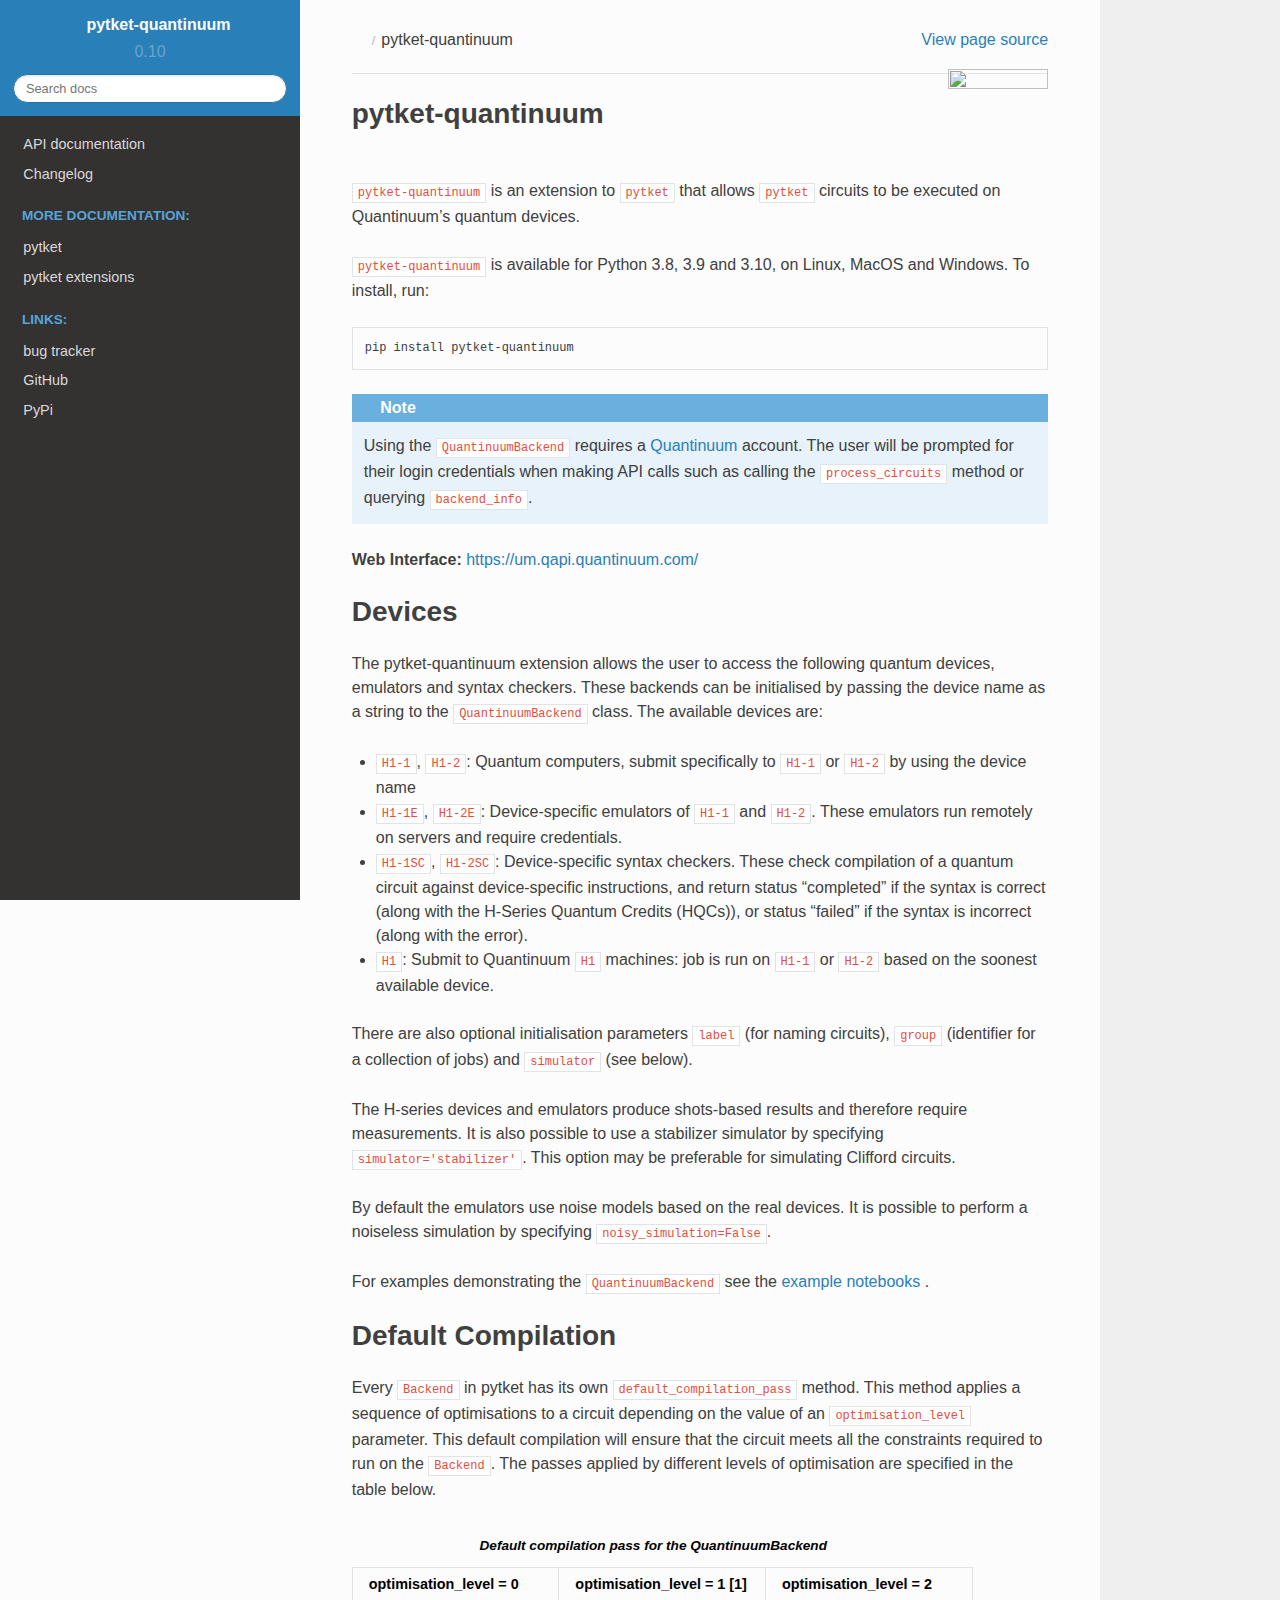
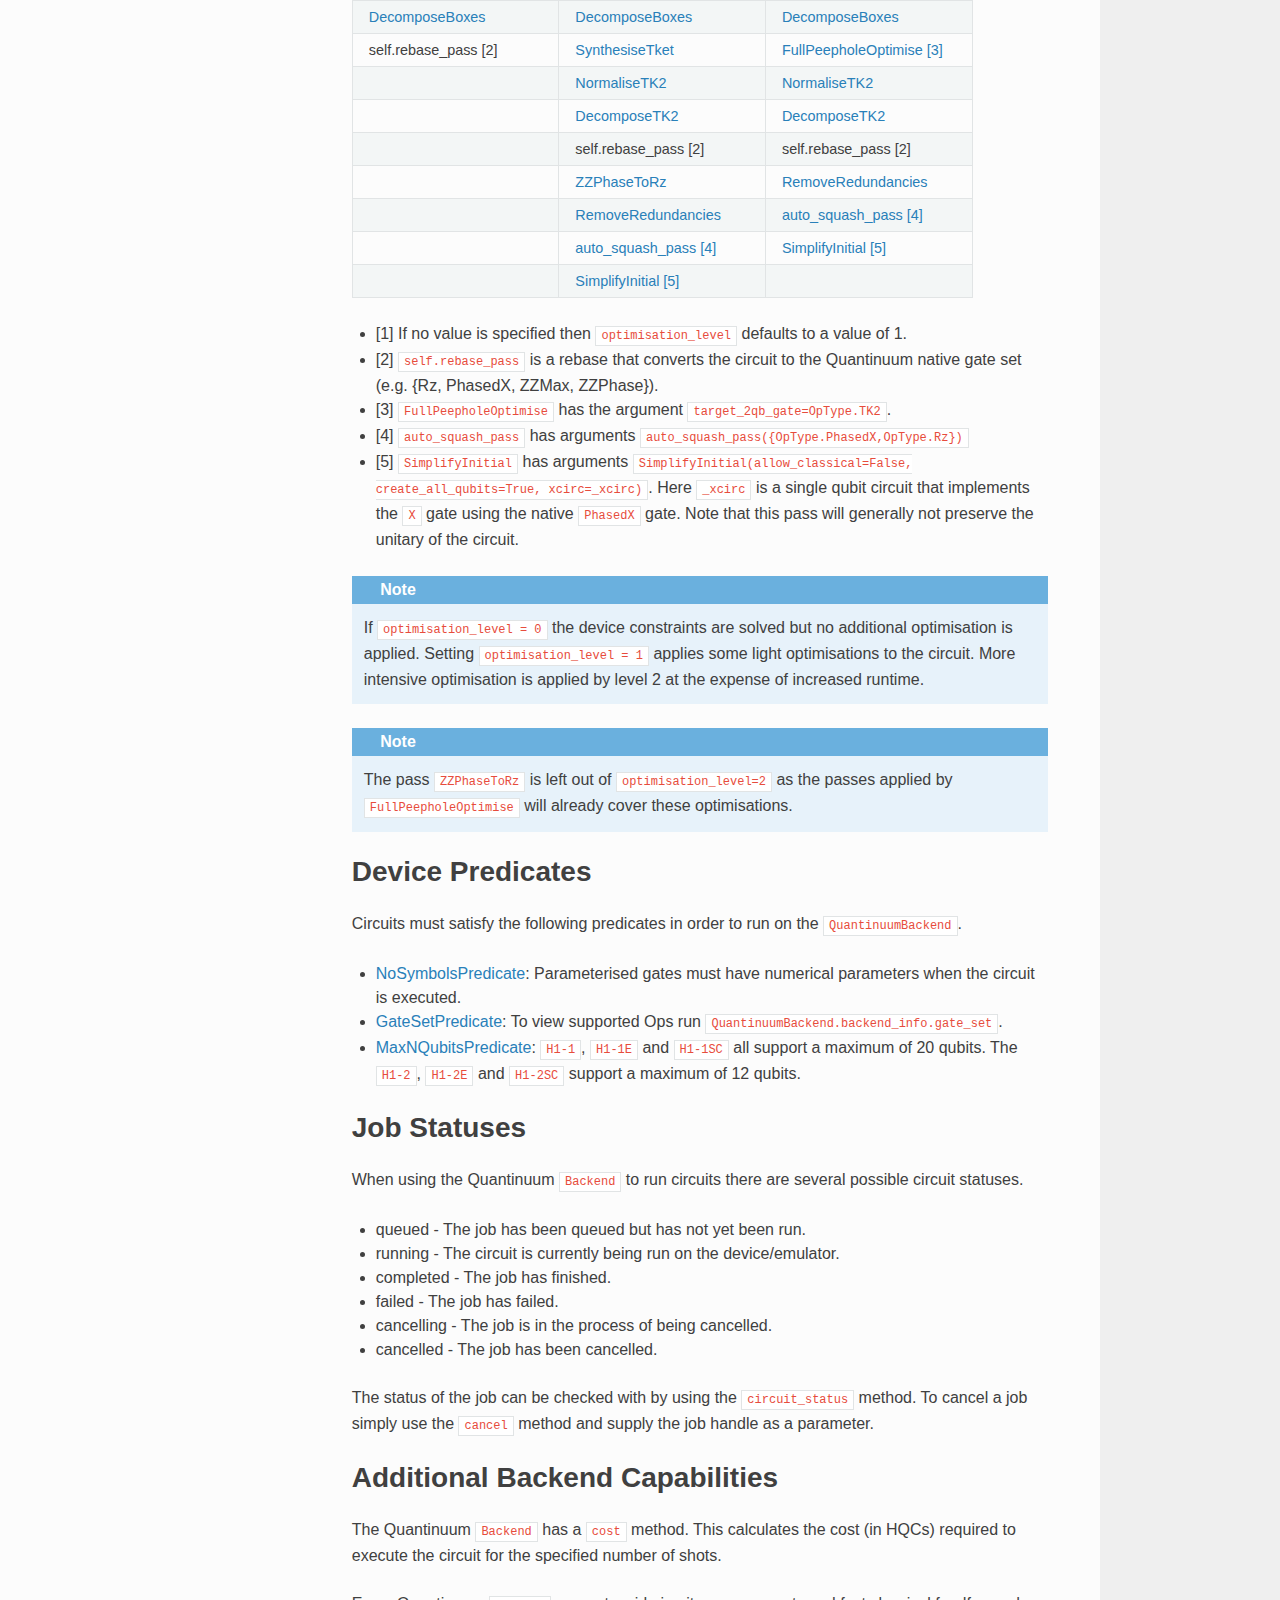
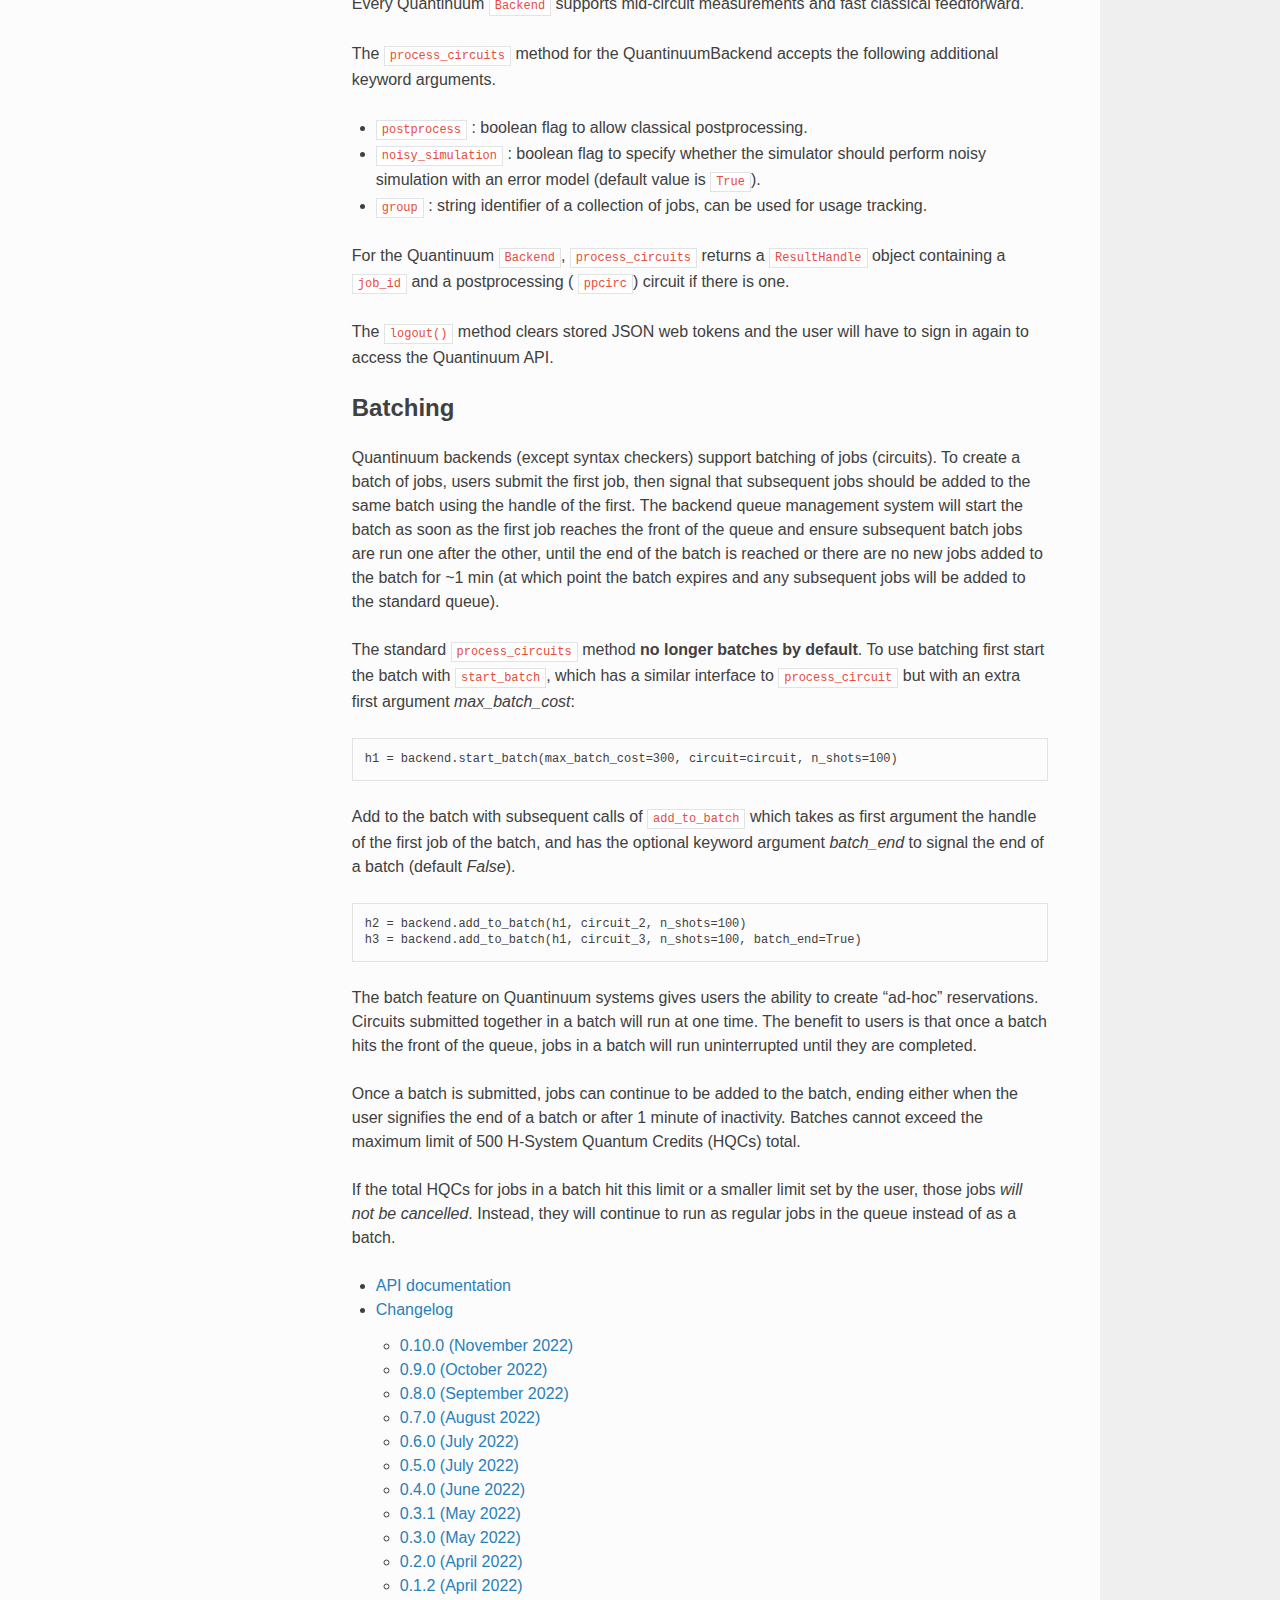
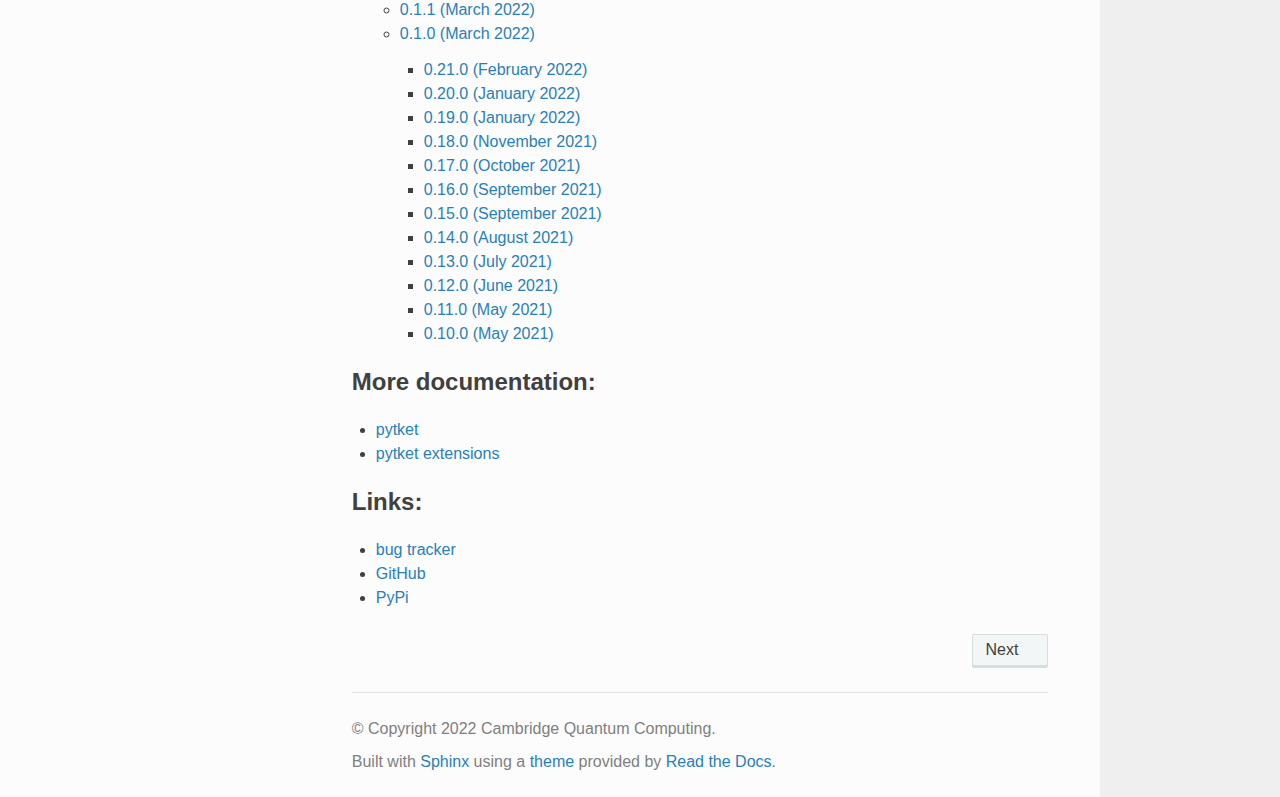
==== docs/api/index.html @ 699b51ad "Add generated documentation." ====
<!DOCTYPE html>
<html class="writer-html5" lang="en" >
<head>
  <meta charset="utf-8" /><meta name="generator" content="Docutils 0.17.1: http://docutils.sourceforge.net/" />

  <meta name="viewport" content="width=device-width, initial-scale=1.0" />
  <title>pytket-quantinuum &mdash; pytket-quantinuum 0.10.0 documentation</title>
      <link rel="stylesheet" href="_static/pygments.css" type="text/css" />
      <link rel="stylesheet" href="_static/css/theme.css" type="text/css" />
  <!--[if lt IE 9]>
    <script src="_static/js/html5shiv.min.js"></script>
  <![endif]-->
  
        <script data-url_root="./" id="documentation_options" src="_static/documentation_options.js"></script>
        <script src="_static/jquery.js"></script>
        <script src="_static/underscore.js"></script>
        <script src="_static/doctools.js"></script>
    <script src="_static/js/theme.js"></script>
    <link rel="index" title="Index" href="genindex.html" />
    <link rel="search" title="Search" href="search.html" />
    <link rel="next" title="API documentation" href="api.html" /> 
</head>

<body class="wy-body-for-nav"> 
  <div class="wy-grid-for-nav">
    <nav data-toggle="wy-nav-shift" class="wy-nav-side">
      <div class="wy-side-scroll">
        <div class="wy-side-nav-search" >
            <a href="#" class="icon icon-home"> pytket-quantinuum
          </a>
              <div class="version">
                0.10
              </div>
<div role="search">
  <form id="rtd-search-form" class="wy-form" action="search.html" method="get">
    <input type="text" name="q" placeholder="Search docs" />
    <input type="hidden" name="check_keywords" value="yes" />
    <input type="hidden" name="area" value="default" />
  </form>
</div>
        </div><div class="wy-menu wy-menu-vertical" data-spy="affix" role="navigation" aria-label="Navigation menu">
              <ul>
<li class="toctree-l1"><a class="reference internal" href="api.html">API documentation</a></li>
<li class="toctree-l1"><a class="reference internal" href="changelog.html">Changelog</a></li>
</ul>
<p class="caption" role="heading"><span class="caption-text">More documentation:</span></p>
<ul>
<li class="toctree-l1"><a class="reference external" href="https://cqcl.github.io/tket/pytket/api/index.html">pytket</a></li>
<li class="toctree-l1"><a class="reference external" href="https://cqcl.github.io/pytket-extensions/api/index.html">pytket extensions</a></li>
</ul>
<p class="caption" role="heading"><span class="caption-text">Links:</span></p>
<ul>
<li class="toctree-l1"><a class="reference external" href="https://github.com/CQCL/pytket-quantinuum/issues">bug tracker</a></li>
<li class="toctree-l1"><a class="reference external" href="https://github.com/CQCL/pytket-quantinuum">GitHub</a></li>
<li class="toctree-l1"><a class="reference external" href="https://pypi.org/project/pytket-quantinuum/">PyPi</a></li>
</ul>

        </div>
      </div>
    </nav>

    <section data-toggle="wy-nav-shift" class="wy-nav-content-wrap"><nav class="wy-nav-top" aria-label="Mobile navigation menu" >
          <i data-toggle="wy-nav-top" class="fa fa-bars"></i>
          <a href="#">pytket-quantinuum</a>
      </nav>

      <div class="wy-nav-content">
        <div class="rst-content">
          <div role="navigation" aria-label="Page navigation">
  <ul class="wy-breadcrumbs">
      <li><a href="#" class="icon icon-home"></a></li>
      <li class="breadcrumb-item active">pytket-quantinuum</li>
      <li class="wy-breadcrumbs-aside">
            <a href="_sources/index.rst.txt" rel="nofollow"> View page source</a>
      </li>
  </ul>
  <hr/>
</div>
          <div role="main" class="document" itemscope="itemscope" itemtype="http://schema.org/Article">
           <div itemprop="articleBody">
             
  <section id="pytket-quantinuum">
<h1>pytket-quantinuum<a class="headerlink" href="#pytket-quantinuum" title="Permalink to this headline"></a></h1>
<embed>
<div style="width:100%; display:flex; align-items:center; justify-content:end; transform: translateY(-85px); margin-bottom: -75px">
    <img src="_images/Quantinuum_logo.png" width="100" height="100"></img>
</div>
</embed><a class="reference internal image-reference" href="_images/Quantinuum_logo.png"><img alt="_images/Quantinuum_logo.png" class="align-right" src="_images/Quantinuum_logo.png" style="width: 0px; height: 0px;" /></a>
<p><code class="docutils literal notranslate"><span class="pre">pytket-quantinuum</span></code> is an extension to <code class="docutils literal notranslate"><span class="pre">pytket</span></code> that allows <code class="docutils literal notranslate"><span class="pre">pytket</span></code> circuits to
be executed on Quantinuum’s quantum devices.</p>
<p><code class="docutils literal notranslate"><span class="pre">pytket-quantinuum</span></code> is available for Python 3.8, 3.9 and 3.10, on Linux, MacOS
and Windows. To install, run:</p>
<div class="highlight-default notranslate"><div class="highlight"><pre><span></span><span class="n">pip</span> <span class="n">install</span> <span class="n">pytket</span><span class="o">-</span><span class="n">quantinuum</span>
</pre></div>
</div>
<div class="admonition note">
<p class="admonition-title">Note</p>
<p>Using the <code class="docutils literal notranslate"><span class="pre">QuantinuumBackend</span></code> requires a <a class="reference external" href="https://www.quantinuum.com/">Quantinuum</a> account.
The user will be prompted for their login credentials when making API calls such as calling the <code class="docutils literal notranslate"><span class="pre">process_circuits</span></code> method or querying <code class="docutils literal notranslate"><span class="pre">backend_info</span></code>.</p>
</div>
<p><strong>Web Interface:</strong>
<a class="reference external" href="https://um.qapi.quantinuum.com/">https://um.qapi.quantinuum.com/</a></p>
</section>
<section id="devices">
<h1>Devices<a class="headerlink" href="#devices" title="Permalink to this headline"></a></h1>
<p>The pytket-quantinuum extension allows the user to access the following quantum devices, emulators and syntax checkers. These backends can be initialised  by passing the device name as a string to the <code class="docutils literal notranslate"><span class="pre">QuantinuumBackend</span></code> class. The available devices are:</p>
<ul class="simple">
<li><p><code class="docutils literal notranslate"><span class="pre">H1-1</span></code>, <code class="docutils literal notranslate"><span class="pre">H1-2</span></code>: Quantum computers, submit specifically to <code class="docutils literal notranslate"><span class="pre">H1-1</span></code> or <code class="docutils literal notranslate"><span class="pre">H1-2</span></code> by using the device name</p></li>
<li><p><code class="docutils literal notranslate"><span class="pre">H1-1E</span></code>, <code class="docutils literal notranslate"><span class="pre">H1-2E</span></code>: Device-specific emulators of <code class="docutils literal notranslate"><span class="pre">H1-1</span></code> and <code class="docutils literal notranslate"><span class="pre">H1-2</span></code>. These emulators run remotely on servers and require credentials.</p></li>
<li><p><code class="docutils literal notranslate"><span class="pre">H1-1SC</span></code>, <code class="docutils literal notranslate"><span class="pre">H1-2SC</span></code>: Device-specific syntax checkers. These check compilation of a quantum circuit against device-specific instructions, and return status “completed” if the syntax is correct (along with the H-Series Quantum Credits (HQCs)), or status “failed” if the syntax is incorrect (along with the error).</p></li>
<li><p><code class="docutils literal notranslate"><span class="pre">H1</span></code>: Submit to Quantinuum <code class="docutils literal notranslate"><span class="pre">H1</span></code> machines: job is run on <code class="docutils literal notranslate"><span class="pre">H1-1</span></code> or <code class="docutils literal notranslate"><span class="pre">H1-2</span></code> based on the soonest available device.</p></li>
</ul>
<p>There are also optional initialisation parameters <code class="docutils literal notranslate"><span class="pre">label</span></code> (for naming circuits), <code class="docutils literal notranslate"><span class="pre">group</span></code> (identifier for a collection of jobs) and <code class="docutils literal notranslate"><span class="pre">simulator</span></code> (see below).</p>
<p>The H-series devices and emulators produce shots-based results and therefore require measurements. It is also possible to use a stabilizer simulator by specifying <code class="docutils literal notranslate"><span class="pre">simulator='stabilizer'</span></code>. This option may be preferable for simulating Clifford circuits.</p>
<p>By default the emulators use noise models based on the real devices. It is possible to perform a noiseless simulation by specifying <code class="docutils literal notranslate"><span class="pre">noisy_simulation=False</span></code>.</p>
<p>For examples demonstrating the <code class="docutils literal notranslate"><span class="pre">QuantinuumBackend</span></code> see the <a class="reference external" href="https://github.com/CQCL/pytket-quantinuum/tree/main/examples">example notebooks</a> .</p>
</section>
<section id="default-compilation">
<h1>Default Compilation<a class="headerlink" href="#default-compilation" title="Permalink to this headline"></a></h1>
<p>Every <code class="docutils literal notranslate"><span class="pre">Backend</span></code> in pytket has its own <code class="docutils literal notranslate"><span class="pre">default_compilation_pass</span></code> method.
This method applies a sequence of optimisations to a circuit depending on the value of an <code class="docutils literal notranslate"><span class="pre">optimisation_level</span></code> parameter.
This default compilation will ensure that the circuit meets all the constraints required to run on the <code class="docutils literal notranslate"><span class="pre">Backend</span></code>.
The passes applied by different levels of optimisation are specified in the table below.</p>
<table class="colwidths-given docutils align-default" id="id8">
<caption><span class="caption-text"><strong>Default compilation pass for the QuantinuumBackend</strong></span><a class="headerlink" href="#id8" title="Permalink to this table"></a></caption>
<colgroup>
<col style="width: 33%" />
<col style="width: 33%" />
<col style="width: 33%" />
</colgroup>
<thead>
<tr class="row-odd"><th class="head"><p>optimisation_level = 0</p></th>
<th class="head"><p>optimisation_level = 1 [1]</p></th>
<th class="head"><p>optimisation_level = 2</p></th>
</tr>
</thead>
<tbody>
<tr class="row-even"><td><p><a class="reference external" href="https://cqcl.github.io/tket/pytket/api/passes.html#pytket.passes.DecomposeBoxes">DecomposeBoxes</a></p></td>
<td><p><a class="reference external" href="https://cqcl.github.io/tket/pytket/api/passes.html#pytket.passes.DecomposeBoxes">DecomposeBoxes</a></p></td>
<td><p><a class="reference external" href="https://cqcl.github.io/tket/pytket/api/passes.html#pytket.passes.DecomposeBoxes">DecomposeBoxes</a></p></td>
</tr>
<tr class="row-odd"><td><p>self.rebase_pass [2]</p></td>
<td><p><a class="reference external" href="https://cqcl.github.io/tket/pytket/api/passes.html#pytket.passes.SynthesiseTket">SynthesiseTket</a></p></td>
<td><p><a class="reference external" href="https://cqcl.github.io/tket/pytket/api/passes.html#pytket.passes.FullPeepholeOptimise">FullPeepholeOptimise [3]</a></p></td>
</tr>
<tr class="row-even"><td></td>
<td><p><a class="reference external" href="https://cqcl.github.io/tket/pytket/api/passes.html#pytket.passes.NormaliseTK2">NormaliseTK2</a></p></td>
<td><p><a class="reference external" href="https://cqcl.github.io/tket/pytket/api/passes.html#pytket.passes.NormaliseTK2">NormaliseTK2</a></p></td>
</tr>
<tr class="row-odd"><td></td>
<td><p><a class="reference external" href="https://cqcl.github.io/tket/pytket/api/passes.html#pytket.passes.DecomposeTK2">DecomposeTK2</a></p></td>
<td><p><a class="reference external" href="https://cqcl.github.io/tket/pytket/api/passes.html#pytket.passes.DecomposeTK2">DecomposeTK2</a></p></td>
</tr>
<tr class="row-even"><td></td>
<td><p>self.rebase_pass [2]</p></td>
<td><p>self.rebase_pass [2]</p></td>
</tr>
<tr class="row-odd"><td></td>
<td><p><a class="reference external" href="https://cqcl.github.io/tket/pytket/api/passes.html#pytket.passes.ZZPhaseToRz">ZZPhaseToRz</a></p></td>
<td><p><a class="reference external" href="https://cqcl.github.io/tket/pytket/api/passes.html#pytket.passes.RemoveRedundancies">RemoveRedundancies</a></p></td>
</tr>
<tr class="row-even"><td></td>
<td><p><a class="reference external" href="https://cqcl.github.io/tket/pytket/api/passes.html#pytket.passes.RemoveRedundancies">RemoveRedundancies</a></p></td>
<td><p><a class="reference external" href="https://cqcl.github.io/tket/pytket/api/passes.html#pytket.passes.auto_rebase.auto_squash_pass">auto_squash_pass [4]</a></p></td>
</tr>
<tr class="row-odd"><td></td>
<td><p><a class="reference external" href="https://cqcl.github.io/tket/pytket/api/passes.html#pytket.passes.auto_rebase.auto_squash_pass">auto_squash_pass [4]</a></p></td>
<td><p><a class="reference external" href="https://cqcl.github.io/tket/pytket/api/passes.html#pytket.passes.SimplifyInitial">SimplifyInitial [5]</a></p></td>
</tr>
<tr class="row-even"><td></td>
<td><p><a class="reference external" href="https://cqcl.github.io/tket/pytket/api/passes.html#pytket.passes.SimplifyInitial">SimplifyInitial [5]</a></p></td>
<td></td>
</tr>
</tbody>
</table>
<ul class="simple">
<li><p>[1] If no value is specified then <code class="docutils literal notranslate"><span class="pre">optimisation_level</span></code> defaults to a value of 1.</p></li>
<li><p>[2] <code class="docutils literal notranslate"><span class="pre">self.rebase_pass</span></code> is a rebase that converts the circuit to the Quantinuum native gate set (e.g. {Rz, PhasedX, ZZMax, ZZPhase}).</p></li>
<li><p>[3] <code class="docutils literal notranslate"><span class="pre">FullPeepholeOptimise</span></code> has the argument <code class="docutils literal notranslate"><span class="pre">target_2qb_gate=OpType.TK2</span></code>.</p></li>
<li><p>[4] <code class="docutils literal notranslate"><span class="pre">auto_squash_pass</span></code> has arguments <code class="docutils literal notranslate"><span class="pre">auto_squash_pass({OpType.PhasedX,OpType.Rz})</span></code></p></li>
<li><p>[5] <code class="docutils literal notranslate"><span class="pre">SimplifyInitial</span></code> has arguments  <code class="docutils literal notranslate"><span class="pre">SimplifyInitial(allow_classical=False,</span> <span class="pre">create_all_qubits=True,</span> <span class="pre">xcirc=_xcirc)</span></code>. Here <code class="docutils literal notranslate"><span class="pre">_xcirc</span></code> is a single qubit circuit that implements the <code class="docutils literal notranslate"><span class="pre">X</span></code> gate using the native <code class="docutils literal notranslate"><span class="pre">PhasedX</span></code> gate. Note that this pass will generally not preserve the unitary of the circuit.</p></li>
</ul>
<div class="admonition note">
<p class="admonition-title">Note</p>
<p>If <code class="docutils literal notranslate"><span class="pre">optimisation_level</span> <span class="pre">=</span> <span class="pre">0</span></code> the device constraints are solved but no additional optimisation is applied. Setting <code class="docutils literal notranslate"><span class="pre">optimisation_level</span> <span class="pre">=</span> <span class="pre">1</span></code> applies some light optimisations to the circuit. More intensive optimisation is applied by level 2 at the expense of increased runtime.</p>
</div>
<div class="admonition note">
<p class="admonition-title">Note</p>
<p>The pass <code class="docutils literal notranslate"><span class="pre">ZZPhaseToRz</span></code> is left out of <code class="docutils literal notranslate"><span class="pre">optimisation_level=2</span></code> as the passes applied by <code class="docutils literal notranslate"><span class="pre">FullPeepholeOptimise</span></code> will already cover these optimisations.</p>
</div>
</section>
<section id="device-predicates">
<h1>Device Predicates<a class="headerlink" href="#device-predicates" title="Permalink to this headline"></a></h1>
<p>Circuits must satisfy the following predicates in order to run on the <code class="docutils literal notranslate"><span class="pre">QuantinuumBackend</span></code>.</p>
<ul class="simple">
<li><p><a class="reference external" href="https://cqcl.github.io/tket/pytket/api/predicates.html#pytket.predicates.NoSymbolsPredicate">NoSymbolsPredicate</a>: Parameterised gates must have numerical parameters when the circuit is executed.</p></li>
<li><p><a class="reference external" href="https://cqcl.github.io/tket/pytket/api/predicates.html#pytket.predicates.GateSetPredicate">GateSetPredicate</a>: To view supported Ops run <code class="docutils literal notranslate"><span class="pre">QuantinuumBackend.backend_info.gate_set</span></code>.</p></li>
<li><p><a class="reference external" href="https://cqcl.github.io/tket/pytket/api/predicates.html#pytket.predicates.MaxNQubitsPredicate">MaxNQubitsPredicate</a>: <code class="docutils literal notranslate"><span class="pre">H1-1</span></code>, <code class="docutils literal notranslate"><span class="pre">H1-1E</span></code> and <code class="docutils literal notranslate"><span class="pre">H1-1SC</span></code> all support a maximum of 20 qubits. The <code class="docutils literal notranslate"><span class="pre">H1-2</span></code>, <code class="docutils literal notranslate"><span class="pre">H1-2E</span></code> and <code class="docutils literal notranslate"><span class="pre">H1-2SC</span></code> support a maximum of 12 qubits.</p></li>
</ul>
</section>
<section id="job-statuses">
<h1>Job Statuses<a class="headerlink" href="#job-statuses" title="Permalink to this headline"></a></h1>
<p>When using the Quantinuum <code class="docutils literal notranslate"><span class="pre">Backend</span></code> to run circuits there are several possible circuit statuses.</p>
<ul class="simple">
<li><p>queued - The job has been queued but has not yet been run.</p></li>
<li><p>running - The circuit is currently being run on the device/emulator.</p></li>
<li><p>completed - The job has finished.</p></li>
<li><p>failed -  The job has failed.</p></li>
<li><p>cancelling - The job is in the process of being cancelled.</p></li>
<li><p>cancelled - The job has been cancelled.</p></li>
</ul>
<p>The status of the job can be checked with by using the <code class="docutils literal notranslate"><span class="pre">circuit_status</span></code> method. To cancel a job simply use the <code class="docutils literal notranslate"><span class="pre">cancel</span></code> method and supply the job handle as a parameter.</p>
</section>
<section id="additional-backend-capabilities">
<h1>Additional Backend Capabilities<a class="headerlink" href="#additional-backend-capabilities" title="Permalink to this headline"></a></h1>
<p>The Quantinuum <code class="docutils literal notranslate"><span class="pre">Backend</span></code> has a <code class="docutils literal notranslate"><span class="pre">cost</span></code> method. This calculates the cost (in HQCs) required to execute the circuit for the specified number of shots.</p>
<p>Every Quantinuum <code class="docutils literal notranslate"><span class="pre">Backend</span></code> supports mid-circuit measurements and fast classical feedforward.</p>
<p>The <code class="docutils literal notranslate"><span class="pre">process_circuits</span></code> method for the QuantinuumBackend accepts the following additional keyword arguments.</p>
<ul class="simple">
<li><p><code class="docutils literal notranslate"><span class="pre">postprocess</span></code> : boolean flag to allow classical postprocessing.</p></li>
<li><p><code class="docutils literal notranslate"><span class="pre">noisy_simulation</span></code> : boolean flag to specify whether the simulator should
perform noisy simulation with an error model (default value is <code class="docutils literal notranslate"><span class="pre">True</span></code>).</p></li>
<li><p><code class="docutils literal notranslate"><span class="pre">group</span></code> : string identifier of a collection of jobs, can be used for usage tracking.</p></li>
</ul>
<p>For the Quantinuum <code class="docutils literal notranslate"><span class="pre">Backend</span></code>, <code class="docutils literal notranslate"><span class="pre">process_circuits</span></code> returns a <code class="docutils literal notranslate"><span class="pre">ResultHandle</span></code> object containing a <code class="docutils literal notranslate"><span class="pre">job_id</span></code> and a postprocessing ( <code class="docutils literal notranslate"><span class="pre">ppcirc</span></code>) circuit if there is one.</p>
<p>The <code class="docutils literal notranslate"><span class="pre">logout()</span></code> method clears stored JSON web tokens and the user will have to sign in again to access the Quantinuum API.</p>
<section id="batching">
<h2>Batching<a class="headerlink" href="#batching" title="Permalink to this headline"></a></h2>
<p>Quantinuum backends (except syntax checkers) support batching of jobs (circuits). To create
a batch of jobs, users submit the first job, then signal that subsequent jobs should
be added to the same batch using the handle of the first. The backend queue
management system will start the batch as soon as the first job reaches the
front of the queue and ensure subsequent batch jobs are run one after the other,
until the end of the batch is reached or there are no new jobs added to the batch
for ~1 min (at which point the batch expires and any subsequent jobs will be
added to the standard queue).</p>
<p>The standard <code class="docutils literal notranslate"><span class="pre">process_circuits</span></code> method <strong>no
longer batches by default</strong>. To use batching first start the batch with
<code class="docutils literal notranslate"><span class="pre">start_batch</span></code>, which has a similar interface to <code class="docutils literal notranslate"><span class="pre">process_circuit</span></code> but with
an extra first argument <cite>max_batch_cost</cite>:</p>
<div class="highlight-default notranslate"><div class="highlight"><pre><span></span><span class="n">h1</span> <span class="o">=</span> <span class="n">backend</span><span class="o">.</span><span class="n">start_batch</span><span class="p">(</span><span class="n">max_batch_cost</span><span class="o">=</span><span class="mi">300</span><span class="p">,</span> <span class="n">circuit</span><span class="o">=</span><span class="n">circuit</span><span class="p">,</span> <span class="n">n_shots</span><span class="o">=</span><span class="mi">100</span><span class="p">)</span>
</pre></div>
</div>
<p>Add to the batch with subsequent calls of <code class="docutils literal notranslate"><span class="pre">add_to_batch</span></code> which takes as first
argument the handle of the first job of the batch, and has the optional keyword
argument <cite>batch_end</cite> to signal the end of a batch (default <cite>False</cite>).</p>
<div class="highlight-default notranslate"><div class="highlight"><pre><span></span><span class="n">h2</span> <span class="o">=</span> <span class="n">backend</span><span class="o">.</span><span class="n">add_to_batch</span><span class="p">(</span><span class="n">h1</span><span class="p">,</span> <span class="n">circuit_2</span><span class="p">,</span> <span class="n">n_shots</span><span class="o">=</span><span class="mi">100</span><span class="p">)</span>
<span class="n">h3</span> <span class="o">=</span> <span class="n">backend</span><span class="o">.</span><span class="n">add_to_batch</span><span class="p">(</span><span class="n">h1</span><span class="p">,</span> <span class="n">circuit_3</span><span class="p">,</span> <span class="n">n_shots</span><span class="o">=</span><span class="mi">100</span><span class="p">,</span> <span class="n">batch_end</span><span class="o">=</span><span class="kc">True</span><span class="p">)</span>
</pre></div>
</div>
<p>The batch feature on Quantinuum systems gives users the ability to create “ad-hoc” reservations. Circuits submitted together in a batch will run at one time. The benefit to users is that once a batch hits the front of the queue, jobs in a batch will run uninterrupted until they are completed.</p>
<p>Once a batch is submitted, jobs can continue to be added to the batch, ending either when the user signifies the end of a batch or after 1 minute of inactivity. Batches cannot exceed the maximum limit of 500 H-System Quantum Credits (HQCs) total.</p>
<p>If the total HQCs for jobs in a batch hit this limit or a smaller limit set by the user, those jobs <em>will not be cancelled</em>. Instead, they will continue to run as regular jobs in the queue instead of as a batch.</p>
<div class="toctree-wrapper compound">
<ul>
<li class="toctree-l1"><a class="reference internal" href="api.html">API documentation</a></li>
<li class="toctree-l1"><a class="reference internal" href="changelog.html">Changelog</a><ul>
<li class="toctree-l2"><a class="reference internal" href="changelog.html#november-2022">0.10.0 (November 2022)</a></li>
<li class="toctree-l2"><a class="reference internal" href="changelog.html#october-2022">0.9.0 (October 2022)</a></li>
<li class="toctree-l2"><a class="reference internal" href="changelog.html#september-2022">0.8.0 (September 2022)</a></li>
<li class="toctree-l2"><a class="reference internal" href="changelog.html#august-2022">0.7.0 (August 2022)</a></li>
<li class="toctree-l2"><a class="reference internal" href="changelog.html#july-2022">0.6.0 (July 2022)</a></li>
<li class="toctree-l2"><a class="reference internal" href="changelog.html#id1">0.5.0 (July 2022)</a></li>
<li class="toctree-l2"><a class="reference internal" href="changelog.html#june-2022">0.4.0 (June 2022)</a></li>
<li class="toctree-l2"><a class="reference internal" href="changelog.html#may-2022">0.3.1 (May 2022)</a></li>
<li class="toctree-l2"><a class="reference internal" href="changelog.html#id2">0.3.0 (May 2022)</a></li>
<li class="toctree-l2"><a class="reference internal" href="changelog.html#april-2022">0.2.0 (April 2022)</a></li>
<li class="toctree-l2"><a class="reference internal" href="changelog.html#id3">0.1.2 (April 2022)</a></li>
<li class="toctree-l2"><a class="reference internal" href="changelog.html#march-2022">0.1.1 (March 2022)</a></li>
<li class="toctree-l2"><a class="reference internal" href="changelog.html#id4">0.1.0 (March 2022)</a><ul>
<li class="toctree-l3"><a class="reference internal" href="changelog.html#february-2022">0.21.0 (February 2022)</a></li>
<li class="toctree-l3"><a class="reference internal" href="changelog.html#january-2022">0.20.0 (January 2022)</a></li>
<li class="toctree-l3"><a class="reference internal" href="changelog.html#id5">0.19.0 (January 2022)</a></li>
<li class="toctree-l3"><a class="reference internal" href="changelog.html#november-2021">0.18.0 (November 2021)</a></li>
<li class="toctree-l3"><a class="reference internal" href="changelog.html#october-2021">0.17.0 (October 2021)</a></li>
<li class="toctree-l3"><a class="reference internal" href="changelog.html#september-2021">0.16.0 (September 2021)</a></li>
<li class="toctree-l3"><a class="reference internal" href="changelog.html#id6">0.15.0 (September 2021)</a></li>
<li class="toctree-l3"><a class="reference internal" href="changelog.html#august-2021">0.14.0 (August 2021)</a></li>
<li class="toctree-l3"><a class="reference internal" href="changelog.html#july-2021">0.13.0 (July 2021)</a></li>
<li class="toctree-l3"><a class="reference internal" href="changelog.html#june-2021">0.12.0 (June 2021)</a></li>
<li class="toctree-l3"><a class="reference internal" href="changelog.html#may-2021">0.11.0 (May 2021)</a></li>
<li class="toctree-l3"><a class="reference internal" href="changelog.html#id7">0.10.0 (May 2021)</a></li>
</ul>
</li>
</ul>
</li>
</ul>
</div>
<div class="toctree-wrapper compound">
<p class="caption" role="heading"><span class="caption-text">More documentation:</span></p>
<ul>
<li class="toctree-l1"><a class="reference external" href="https://cqcl.github.io/tket/pytket/api/index.html">pytket</a></li>
<li class="toctree-l1"><a class="reference external" href="https://cqcl.github.io/pytket-extensions/api/index.html">pytket extensions</a></li>
</ul>
</div>
<div class="toctree-wrapper compound">
<p class="caption" role="heading"><span class="caption-text">Links:</span></p>
<ul>
<li class="toctree-l1"><a class="reference external" href="https://github.com/CQCL/pytket-quantinuum/issues">bug tracker</a></li>
<li class="toctree-l1"><a class="reference external" href="https://github.com/CQCL/pytket-quantinuum">GitHub</a></li>
<li class="toctree-l1"><a class="reference external" href="https://pypi.org/project/pytket-quantinuum/">PyPi</a></li>
</ul>
</div>
</section>
</section>


           </div>
          </div>
          <footer><div class="rst-footer-buttons" role="navigation" aria-label="Footer">
        <a href="api.html" class="btn btn-neutral float-right" title="API documentation" accesskey="n" rel="next">Next <span class="fa fa-arrow-circle-right" aria-hidden="true"></span></a>
    </div>

  <hr/>

  <div role="contentinfo">
    <p>&#169; Copyright 2022 Cambridge Quantum Computing.</p>
  </div>

  Built with <a href="https://www.sphinx-doc.org/">Sphinx</a> using a
    <a href="https://github.com/readthedocs/sphinx_rtd_theme">theme</a>
    provided by <a href="https://readthedocs.org">Read the Docs</a>.
   

</footer>
        </div>
      </div>
    </section>
  </div>
  <script>
      jQuery(function () {
          SphinxRtdTheme.Navigation.enable(true);
      });
  </script> 

</body>
</html>
---- docs/api/_static/css/theme.css ----
html{box-sizing:border-box}*,:after,:before{box-sizing:inherit}article,aside,details,figcaption,figure,footer,header,hgroup,nav,section{display:block}audio,canvas,video{display:inline-block;*display:inline;*zoom:1}[hidden],audio:not([controls]){display:none}*{-webkit-box-sizing:border-box;-moz-box-sizing:border-box;box-sizing:border-box}html{font-size:100%;-webkit-text-size-adjust:100%;-ms-text-size-adjust:100%}body{margin:0}a:active,a:hover{outline:0}abbr[title]{border-bottom:1px dotted}b,strong{font-weight:700}blockquote{margin:0}dfn{font-style:italic}ins{background:#ff9;text-decoration:none}ins,mark{color:#000}mark{background:#ff0;font-style:italic;font-weight:700}.rst-content code,.rst-content tt,code,kbd,pre,samp{font-family:monospace,serif;_font-family:courier new,monospace;font-size:1em}pre{white-space:pre}q{quotes:none}q:after,q:before{content:"";content:none}small{font-size:85%}sub,sup{font-size:75%;line-height:0;position:relative;vertical-align:baseline}sup{top:-.5em}sub{bottom:-.25em}dl,ol,ul{margin:0;padding:0;list-style:none;list-style-image:none}li{list-style:none}dd{margin:0}img{border:0;-ms-interpolation-mode:bicubic;vertical-align:middle;max-width:100%}svg:not(:root){overflow:hidden}figure,form{margin:0}label{cursor:pointer}button,input,select,textarea{font-size:100%;margin:0;vertical-align:baseline;*vertical-align:middle}button,input{line-height:normal}button,input[type=button],input[type=reset],input[type=submit]{cursor:pointer;-webkit-appearance:button;*overflow:visible}button[disabled],input[disabled]{cursor:default}input[type=search]{-webkit-appearance:textfield;-moz-box-sizing:content-box;-webkit-box-sizing:content-box;box-sizing:content-box}textarea{resize:vertical}table{border-collapse:collapse;border-spacing:0}td{vertical-align:top}.chromeframe{margin:.2em 0;background:#ccc;color:#000;padding:.2em 0}.ir{display:block;border:0;text-indent:-999em;overflow:hidden;background-color:transparent;background-repeat:no-repeat;text-align:left;direction:ltr;*line-height:0}.ir br{display:none}.hidden{display:none!important;visibility:hidden}.visuallyhidden{border:0;clip:rect(0 0 0 0);height:1px;margin:-1px;overflow:hidden;padding:0;position:absolute;width:1px}.visuallyhidden.focusable:active,.visuallyhidden.focusable:focus{clip:auto;height:auto;margin:0;overflow:visible;position:static;width:auto}.invisible{visibility:hidden}.relative{position:relative}big,small{font-size:100%}@media print{body,html,section{background:none!important}*{box-shadow:none!important;text-shadow:none!important;filter:none!important;-ms-filter:none!important}a,a:visited{text-decoration:underline}.ir a:after,a[href^="#"]:after,a[href^="javascript:"]:after{content:""}blockquote,pre{page-break-inside:avoid}thead{display:table-header-group}img,tr{page-break-inside:avoid}img{max-width:100%!important}@page{margin:.5cm}.rst-content .toctree-wrapper>p.caption,h2,h3,p{orphans:3;widows:3}.rst-content .toctree-wrapper>p.caption,h2,h3{page-break-after:avoid}}.btn,.fa:before,.icon:before,.rst-content .admonition,.rst-content .admonition-title:before,.rst-content .admonition-todo,.rst-content .attention,.rst-content .caution,.rst-content .code-block-caption .headerlink:before,.rst-content .danger,.rst-content .eqno .headerlink:before,.rst-content .error,.rst-content .hint,.rst-content .important,.rst-content .note,.rst-content .seealso,.rst-content .tip,.rst-content .warning,.rst-content code.download span:first-child:before,.rst-content dl dt .headerlink:before,.rst-content h1 .headerlink:before,.rst-content h2 .headerlink:before,.rst-content h3 .headerlink:before,.rst-content h4 .headerlink:before,.rst-content h5 .headerlink:before,.rst-content h6 .headerlink:before,.rst-content p.caption .headerlink:before,.rst-content p .headerlink:before,.rst-content table>caption .headerlink:before,.rst-content tt.download span:first-child:before,.wy-alert,.wy-dropdown .caret:before,.wy-inline-validate.wy-inline-validate-danger .wy-input-context:before,.wy-inline-validate.wy-inline-validate-info .wy-input-context:before,.wy-inline-validate.wy-inline-validate-success .wy-input-context:before,.wy-inline-validate.wy-inline-validate-warning .wy-input-context:before,.wy-menu-vertical li.current>a button.toctree-expand:before,.wy-menu-vertical li.on a button.toctree-expand:before,.wy-menu-vertical li button.toctree-expand:before,input[type=color],input[type=date],input[type=datetime-local],input[type=datetime],input[type=email],input[type=month],input[type=number],input[type=password],input[type=search],input[type=tel],input[type=text],input[type=time],input[type=url],input[type=week],select,textarea{-webkit-font-smoothing:antialiased}.clearfix{*zoom:1}.clearfix:after,.clearfix:before{display:table;content:""}.clearfix:after{clear:both}/*!
 *  Font Awesome 4.7.0 by @davegandy - http://fontawesome.io - @fontawesome
 *  License - http://fontawesome.io/license (Font: SIL OFL 1.1, CSS: MIT License)
 */@font-face{font-family:FontAwesome;src:url(fonts/fontawesome-webfont.eot?674f50d287a8c48dc19ba404d20fe713);src:url(fonts/fontawesome-webfont.eot?674f50d287a8c48dc19ba404d20fe713?#iefix&v=4.7.0) format("embedded-opentype"),url(fonts/fontawesome-webfont.woff2?af7ae505a9eed503f8b8e6982036873e) format("woff2"),url(fonts/fontawesome-webfont.woff?fee66e712a8a08eef5805a46892932ad) format("woff"),url(fonts/fontawesome-webfont.ttf?b06871f281fee6b241d60582ae9369b9) format("truetype"),url(fonts/fontawesome-webfont.svg?912ec66d7572ff821749319396470bde#fontawesomeregular) format("svg");font-weight:400;font-style:normal}.fa,.icon,.rst-content .admonition-title,.rst-content .code-block-caption .headerlink,.rst-content .eqno .headerlink,.rst-content code.download span:first-child,.rst-content dl dt .headerlink,.rst-content h1 .headerlink,.rst-content h2 .headerlink,.rst-content h3 .headerlink,.rst-content h4 .headerlink,.rst-content h5 .headerlink,.rst-content h6 .headerlink,.rst-content p.caption .headerlink,.rst-content p .headerlink,.rst-content table>caption .headerlink,.rst-content tt.download span:first-child,.wy-menu-vertical li.current>a button.toctree-expand,.wy-menu-vertical li.on a button.toctree-expand,.wy-menu-vertical li button.toctree-expand{display:inline-block;font:normal normal normal 14px/1 FontAwesome;font-size:inherit;text-rendering:auto;-webkit-font-smoothing:antialiased;-moz-osx-font-smoothing:grayscale}.fa-lg{font-size:1.33333em;line-height:.75em;vertical-align:-15%}.fa-2x{font-size:2em}.fa-3x{font-size:3em}.fa-4x{font-size:4em}.fa-5x{font-size:5em}.fa-fw{width:1.28571em;text-align:center}.fa-ul{padding-left:0;margin-left:2.14286em;list-style-type:none}.fa-ul>li{position:relative}.fa-li{position:absolute;left:-2.14286em;width:2.14286em;top:.14286em;text-align:center}.fa-li.fa-lg{left:-1.85714em}.fa-border{padding:.2em .25em .15em;border:.08em solid #eee;border-radius:.1em}.fa-pull-left{float:left}.fa-pull-right{float:right}.fa-pull-left.icon,.fa.fa-pull-left,.rst-content .code-block-caption .fa-pull-left.headerlink,.rst-content .eqno .fa-pull-left.headerlink,.rst-content .fa-pull-left.admonition-title,.rst-content code.download span.fa-pull-left:first-child,.rst-content dl dt .fa-pull-left.headerlink,.rst-content h1 .fa-pull-left.headerlink,.rst-content h2 .fa-pull-left.headerlink,.rst-content h3 .fa-pull-left.headerlink,.rst-content h4 .fa-pull-left.headerlink,.rst-content h5 .fa-pull-left.headerlink,.rst-content h6 .fa-pull-left.headerlink,.rst-content p .fa-pull-left.headerlink,.rst-content table>caption .fa-pull-left.headerlink,.rst-content tt.download span.fa-pull-left:first-child,.wy-menu-vertical li.current>a button.fa-pull-left.toctree-expand,.wy-menu-vertical li.on a button.fa-pull-left.toctree-expand,.wy-menu-vertical li button.fa-pull-left.toctree-expand{margin-right:.3em}.fa-pull-right.icon,.fa.fa-pull-right,.rst-content .code-block-caption .fa-pull-right.headerlink,.rst-content .eqno .fa-pull-right.headerlink,.rst-content .fa-pull-right.admonition-title,.rst-content code.download span.fa-pull-right:first-child,.rst-content dl dt .fa-pull-right.headerlink,.rst-content h1 .fa-pull-right.headerlink,.rst-content h2 .fa-pull-right.headerlink,.rst-content h3 .fa-pull-right.headerlink,.rst-content h4 .fa-pull-right.headerlink,.rst-content h5 .fa-pull-right.headerlink,.rst-content h6 .fa-pull-right.headerlink,.rst-content p .fa-pull-right.headerlink,.rst-content table>caption .fa-pull-right.headerlink,.rst-content tt.download span.fa-pull-right:first-child,.wy-menu-vertical li.current>a button.fa-pull-right.toctree-expand,.wy-menu-vertical li.on a button.fa-pull-right.toctree-expand,.wy-menu-vertical li button.fa-pull-right.toctree-expand{margin-left:.3em}.pull-right{float:right}.pull-left{float:left}.fa.pull-left,.pull-left.icon,.rst-content .code-block-caption .pull-left.headerlink,.rst-content .eqno .pull-left.headerlink,.rst-content .pull-left.admonition-title,.rst-content code.download span.pull-left:first-child,.rst-content dl dt .pull-left.headerlink,.rst-content h1 .pull-left.headerlink,.rst-content h2 .pull-left.headerlink,.rst-content h3 .pull-left.headerlink,.rst-content h4 .pull-left.headerlink,.rst-content h5 .pull-left.headerlink,.rst-content h6 .pull-left.headerlink,.rst-content p .pull-left.headerlink,.rst-content table>caption .pull-left.headerlink,.rst-content tt.download span.pull-left:first-child,.wy-menu-vertical li.current>a button.pull-left.toctree-expand,.wy-menu-vertical li.on a button.pull-left.toctree-expand,.wy-menu-vertical li button.pull-left.toctree-expand{margin-right:.3em}.fa.pull-right,.pull-right.icon,.rst-content .code-block-caption .pull-right.headerlink,.rst-content .eqno .pull-right.headerlink,.rst-content .pull-right.admonition-title,.rst-content code.download span.pull-right:first-child,.rst-content dl dt .pull-right.headerlink,.rst-content h1 .pull-right.headerlink,.rst-content h2 .pull-right.headerlink,.rst-content h3 .pull-right.headerlink,.rst-content h4 .pull-right.headerlink,.rst-content h5 .pull-right.headerlink,.rst-content h6 .pull-right.headerlink,.rst-content p .pull-right.headerlink,.rst-content table>caption .pull-right.headerlink,.rst-content tt.download span.pull-right:first-child,.wy-menu-vertical li.current>a button.pull-right.toctree-expand,.wy-menu-vertical li.on a button.pull-right.toctree-expand,.wy-menu-vertical li button.pull-right.toctree-expand{margin-left:.3em}.fa-spin{-webkit-animation:fa-spin 2s linear infinite;animation:fa-spin 2s linear infinite}.fa-pulse{-webkit-animation:fa-spin 1s steps(8) infinite;animation:fa-spin 1s steps(8) infinite}@-webkit-keyframes fa-spin{0%{-webkit-transform:rotate(0deg);transform:rotate(0deg)}to{-webkit-transform:rotate(359deg);transform:rotate(359deg)}}@keyframes fa-spin{0%{-webkit-transform:rotate(0deg);transform:rotate(0deg)}to{-webkit-transform:rotate(359deg);transform:rotate(359deg)}}.fa-rotate-90{-ms-filter:"progid:DXImageTransform.Microsoft.BasicImage(rotation=1)";-webkit-transform:rotate(90deg);-ms-transform:rotate(90deg);transform:rotate(90deg)}.fa-rotate-180{-ms-filter:"progid:DXImageTransform.Microsoft.BasicImage(rotation=2)";-webkit-transform:rotate(180deg);-ms-transform:rotate(180deg);transform:rotate(180deg)}.fa-rotate-270{-ms-filter:"progid:DXImageTransform.Microsoft.BasicImage(rotation=3)";-webkit-transform:rotate(270deg);-ms-transform:rotate(270deg);transform:rotate(270deg)}.fa-flip-horizontal{-ms-filter:"progid:DXImageTransform.Microsoft.BasicImage(rotation=0, mirror=1)";-webkit-transform:scaleX(-1);-ms-transform:scaleX(-1);transform:scaleX(-1)}.fa-flip-vertical{-ms-filter:"progid:DXImageTransform.Microsoft.BasicImage(rotation=2, mirror=1)";-webkit-transform:scaleY(-1);-ms-transform:scaleY(-1);transform:scaleY(-1)}:root .fa-flip-horizontal,:root .fa-flip-vertical,:root .fa-rotate-90,:root .fa-rotate-180,:root .fa-rotate-270{filter:none}.fa-stack{position:relative;display:inline-block;width:2em;height:2em;line-height:2em;vertical-align:middle}.fa-stack-1x,.fa-stack-2x{position:absolute;left:0;width:100%;text-align:center}.fa-stack-1x{line-height:inherit}.fa-stack-2x{font-size:2em}.fa-inverse{color:#fff}.fa-glass:before{content:""}.fa-music:before{content:""}.fa-search:before,.icon-search:before{content:""}.fa-envelope-o:before{content:""}.fa-heart:before{content:""}.fa-star:before{content:""}.fa-star-o:before{content:""}.fa-user:before{content:""}.fa-film:before{content:""}.fa-th-large:before{content:""}.fa-th:before{content:""}.fa-th-list:before{content:""}.fa-check:before{content:""}.fa-close:before,.fa-remove:before,.fa-times:before{content:""}.fa-search-plus:before{content:""}.fa-search-minus:before{content:""}.fa-power-off:before{content:""}.fa-signal:before{content:""}.fa-cog:before,.fa-gear:before{content:""}.fa-trash-o:before{content:""}.fa-home:before,.icon-home:before{content:""}.fa-file-o:before{content:""}.fa-clock-o:before{content:""}.fa-road:before{content:""}.fa-download:before,.rst-content code.download span:first-child:before,.rst-content tt.download span:first-child:before{content:""}.fa-arrow-circle-o-down:before{content:""}.fa-arrow-circle-o-up:before{content:""}.fa-inbox:before{content:""}.fa-play-circle-o:before{content:""}.fa-repeat:before,.fa-rotate-right:before{content:""}.fa-refresh:before{content:""}.fa-list-alt:before{content:""}.fa-lock:before{content:""}.fa-flag:before{content:""}.fa-headphones:before{content:""}.fa-volume-off:before{content:""}.fa-volume-down:before{content:""}.fa-volume-up:before{content:""}.fa-qrcode:before{content:""}.fa-barcode:before{content:""}.fa-tag:before{content:""}.fa-tags:before{content:""}.fa-book:before,.icon-book:before{content:""}.fa-bookmark:before{content:""}.fa-print:before{content:""}.fa-camera:before{content:""}.fa-font:before{content:""}.fa-bold:before{content:""}.fa-italic:before{content:""}.fa-text-height:before{content:""}.fa-text-width:before{content:""}.fa-align-left:before{content:""}.fa-align-center:before{content:""}.fa-align-right:before{content:""}.fa-align-justify:before{content:""}.fa-list:before{content:""}.fa-dedent:before,.fa-outdent:before{content:""}.fa-indent:before{content:""}.fa-video-camera:before{content:""}.fa-image:before,.fa-photo:before,.fa-picture-o:before{content:""}.fa-pencil:before{content:""}.fa-map-marker:before{content:""}.fa-adjust:before{content:""}.fa-tint:before{content:""}.fa-edit:before,.fa-pencil-square-o:before{content:""}.fa-share-square-o:before{content:""}.fa-check-square-o:before{content:""}.fa-arrows:before{content:""}.fa-step-backward:before{content:""}.fa-fast-backward:before{content:""}.fa-backward:before{content:""}.fa-play:before{content:""}.fa-pause:before{content:""}.fa-stop:before{content:""}.fa-forward:before{content:""}.fa-fast-forward:before{content:""}.fa-step-forward:before{content:""}.fa-eject:before{content:""}.fa-chevron-left:before{content:""}.fa-chevron-right:before{content:""}.fa-plus-circle:before{content:""}.fa-minus-circle:before{content:""}.fa-times-circle:before,.wy-inline-validate.wy-inline-validate-danger .wy-input-context:before{content:""}.fa-check-circle:before,.wy-inline-validate.wy-inline-validate-success .wy-input-context:before{content:""}.fa-question-circle:before{content:""}.fa-info-circle:before{content:""}.fa-crosshairs:before{content:""}.fa-times-circle-o:before{content:""}.fa-check-circle-o:before{content:""}.fa-ban:before{content:""}.fa-arrow-left:before{content:""}.fa-arrow-right:before{content:""}.fa-arrow-up:before{content:""}.fa-arrow-down:before{content:""}.fa-mail-forward:before,.fa-share:before{content:""}.fa-expand:before{content:""}.fa-compress:before{content:""}.fa-plus:before{content:""}.fa-minus:before{content:""}.fa-asterisk:before{content:""}.fa-exclamation-circle:before,.rst-content .admonition-title:before,.wy-inline-validate.wy-inline-validate-info .wy-input-context:before,.wy-inline-validate.wy-inline-validate-warning .wy-input-context:before{content:""}.fa-gift:before{content:""}.fa-leaf:before{content:""}.fa-fire:before,.icon-fire:before{content:""}.fa-eye:before{content:""}.fa-eye-slash:before{content:""}.fa-exclamation-triangle:before,.fa-warning:before{content:""}.fa-plane:before{content:""}.fa-calendar:before{content:""}.fa-random:before{content:""}.fa-comment:before{content:""}.fa-magnet:before{content:""}.fa-chevron-up:before{content:""}.fa-chevron-down:before{content:""}.fa-retweet:before{content:""}.fa-shopping-cart:before{content:""}.fa-folder:before{content:""}.fa-folder-open:before{content:""}.fa-arrows-v:before{content:""}.fa-arrows-h:before{content:""}.fa-bar-chart-o:before,.fa-bar-chart:before{content:""}.fa-twitter-square:before{content:""}.fa-facebook-square:before{content:""}.fa-camera-retro:before{content:""}.fa-key:before{content:""}.fa-cogs:before,.fa-gears:before{content:""}.fa-comments:before{content:""}.fa-thumbs-o-up:before{content:""}.fa-thumbs-o-down:before{content:""}.fa-star-half:before{content:""}.fa-heart-o:before{content:""}.fa-sign-out:before{content:""}.fa-linkedin-square:before{content:""}.fa-thumb-tack:before{content:""}.fa-external-link:before{content:""}.fa-sign-in:before{content:""}.fa-trophy:before{content:""}.fa-github-square:before{content:""}.fa-upload:before{content:""}.fa-lemon-o:before{content:""}.fa-phone:before{content:""}.fa-square-o:before{content:""}.fa-bookmark-o:before{content:""}.fa-phone-square:before{content:""}.fa-twitter:before{content:""}.fa-facebook-f:before,.fa-facebook:before{content:""}.fa-github:before,.icon-github:before{content:""}.fa-unlock:before{content:""}.fa-credit-card:before{content:""}.fa-feed:before,.fa-rss:before{content:""}.fa-hdd-o:before{content:""}.fa-bullhorn:before{content:""}.fa-bell:before{content:""}.fa-certificate:before{content:""}.fa-hand-o-right:before{content:""}.fa-hand-o-left:before{content:""}.fa-hand-o-up:before{content:""}.fa-hand-o-down:before{content:""}.fa-arrow-circle-left:before,.icon-circle-arrow-left:before{content:""}.fa-arrow-circle-right:before,.icon-circle-arrow-right:before{content:""}.fa-arrow-circle-up:before{content:""}.fa-arrow-circle-down:before{content:""}.fa-globe:before{content:""}.fa-wrench:before{content:""}.fa-tasks:before{content:""}.fa-filter:before{content:""}.fa-briefcase:before{content:""}.fa-arrows-alt:before{content:""}.fa-group:before,.fa-users:before{content:""}.fa-chain:before,.fa-link:before,.icon-link:before{content:""}.fa-cloud:before{content:""}.fa-flask:before{content:""}.fa-cut:before,.fa-scissors:before{content:""}.fa-copy:before,.fa-files-o:before{content:""}.fa-paperclip:before{content:""}.fa-floppy-o:before,.fa-save:before{content:""}.fa-square:before{content:""}.fa-bars:before,.fa-navicon:before,.fa-reorder:before{content:""}.fa-list-ul:before{content:""}.fa-list-ol:before{content:""}.fa-strikethrough:before{content:""}.fa-underline:before{content:""}.fa-table:before{content:""}.fa-magic:before{content:""}.fa-truck:before{content:""}.fa-pinterest:before{content:""}.fa-pinterest-square:before{content:""}.fa-google-plus-square:before{content:""}.fa-google-plus:before{content:""}.fa-money:before{content:""}.fa-caret-down:before,.icon-caret-down:before,.wy-dropdown .caret:before{content:""}.fa-caret-up:before{content:""}.fa-caret-left:before{content:""}.fa-caret-right:before{content:""}.fa-columns:before{content:""}.fa-sort:before,.fa-unsorted:before{content:""}.fa-sort-desc:before,.fa-sort-down:before{content:""}.fa-sort-asc:before,.fa-sort-up:before{content:""}.fa-envelope:before{content:""}.fa-linkedin:before{content:""}.fa-rotate-left:before,.fa-undo:before{content:""}.fa-gavel:before,.fa-legal:before{content:""}.fa-dashboard:before,.fa-tachometer:before{content:""}.fa-comment-o:before{content:""}.fa-comments-o:before{content:""}.fa-bolt:before,.fa-flash:before{content:""}.fa-sitemap:before{content:""}.fa-umbrella:before{content:""}.fa-clipboard:before,.fa-paste:before{content:""}.fa-lightbulb-o:before{content:""}.fa-exchange:before{content:""}.fa-cloud-download:before{content:""}.fa-cloud-upload:before{content:""}.fa-user-md:before{content:""}.fa-stethoscope:before{content:""}.fa-suitcase:before{content:""}.fa-bell-o:before{content:""}.fa-coffee:before{content:""}.fa-cutlery:before{content:""}.fa-file-text-o:before{content:""}.fa-building-o:before{content:""}.fa-hospital-o:before{content:""}.fa-ambulance:before{content:""}.fa-medkit:before{content:""}.fa-fighter-jet:before{content:""}.fa-beer:before{content:""}.fa-h-square:before{content:""}.fa-plus-square:before{content:""}.fa-angle-double-left:before{content:""}.fa-angle-double-right:before{content:""}.fa-angle-double-up:before{content:""}.fa-angle-double-down:before{content:""}.fa-angle-left:before{content:""}.fa-angle-right:before{content:""}.fa-angle-up:before{content:""}.fa-angle-down:before{content:""}.fa-desktop:before{content:""}.fa-laptop:before{content:""}.fa-tablet:before{content:""}.fa-mobile-phone:before,.fa-mobile:before{content:""}.fa-circle-o:before{content:""}.fa-quote-left:before{content:""}.fa-quote-right:before{content:""}.fa-spinner:before{content:""}.fa-circle:before{content:""}.fa-mail-reply:before,.fa-reply:before{content:""}.fa-github-alt:before{content:""}.fa-folder-o:before{content:""}.fa-folder-open-o:before{content:""}.fa-smile-o:before{content:""}.fa-frown-o:before{content:""}.fa-meh-o:before{content:""}.fa-gamepad:before{content:""}.fa-keyboard-o:before{content:""}.fa-flag-o:before{content:""}.fa-flag-checkered:before{content:""}.fa-terminal:before{content:""}.fa-code:before{content:""}.fa-mail-reply-all:before,.fa-reply-all:before{content:""}.fa-star-half-empty:before,.fa-star-half-full:before,.fa-star-half-o:before{content:""}.fa-location-arrow:before{content:""}.fa-crop:before{content:""}.fa-code-fork:before{content:""}.fa-chain-broken:before,.fa-unlink:before{content:""}.fa-question:before{content:""}.fa-info:before{content:""}.fa-exclamation:before{content:""}.fa-superscript:before{content:""}.fa-subscript:before{content:""}.fa-eraser:before{content:""}.fa-puzzle-piece:before{content:""}.fa-microphone:before{content:""}.fa-microphone-slash:before{content:""}.fa-shield:before{content:""}.fa-calendar-o:before{content:""}.fa-fire-extinguisher:before{content:""}.fa-rocket:before{content:""}.fa-maxcdn:before{content:""}.fa-chevron-circle-left:before{content:""}.fa-chevron-circle-right:before{content:""}.fa-chevron-circle-up:before{content:""}.fa-chevron-circle-down:before{content:""}.fa-html5:before{content:""}.fa-css3:before{content:""}.fa-anchor:before{content:""}.fa-unlock-alt:before{content:""}.fa-bullseye:before{content:""}.fa-ellipsis-h:before{content:""}.fa-ellipsis-v:before{content:""}.fa-rss-square:before{content:""}.fa-play-circle:before{content:""}.fa-ticket:before{content:""}.fa-minus-square:before{content:""}.fa-minus-square-o:before,.wy-menu-vertical li.current>a button.toctree-expand:before,.wy-menu-vertical li.on a button.toctree-expand:before{content:""}.fa-level-up:before{content:""}.fa-level-down:before{content:""}.fa-check-square:before{content:""}.fa-pencil-square:before{content:""}.fa-external-link-square:before{content:""}.fa-share-square:before{content:""}.fa-compass:before{content:""}.fa-caret-square-o-down:before,.fa-toggle-down:before{content:""}.fa-caret-square-o-up:before,.fa-toggle-up:before{content:""}.fa-caret-square-o-right:before,.fa-toggle-right:before{content:""}.fa-eur:before,.fa-euro:before{content:""}.fa-gbp:before{content:""}.fa-dollar:before,.fa-usd:before{content:""}.fa-inr:before,.fa-rupee:before{content:""}.fa-cny:before,.fa-jpy:before,.fa-rmb:before,.fa-yen:before{content:""}.fa-rouble:before,.fa-rub:before,.fa-ruble:before{content:""}.fa-krw:before,.fa-won:before{content:""}.fa-bitcoin:before,.fa-btc:before{content:""}.fa-file:before{content:""}.fa-file-text:before{content:""}.fa-sort-alpha-asc:before{content:""}.fa-sort-alpha-desc:before{content:""}.fa-sort-amount-asc:before{content:""}.fa-sort-amount-desc:before{content:""}.fa-sort-numeric-asc:before{content:""}.fa-sort-numeric-desc:before{content:""}.fa-thumbs-up:before{content:""}.fa-thumbs-down:before{content:""}.fa-youtube-square:before{content:""}.fa-youtube:before{content:""}.fa-xing:before{content:""}.fa-xing-square:before{content:""}.fa-youtube-play:before{content:""}.fa-dropbox:before{content:""}.fa-stack-overflow:before{content:""}.fa-instagram:before{content:""}.fa-flickr:before{content:""}.fa-adn:before{content:""}.fa-bitbucket:before,.icon-bitbucket:before{content:""}.fa-bitbucket-square:before{content:""}.fa-tumblr:before{content:""}.fa-tumblr-square:before{content:""}.fa-long-arrow-down:before{content:""}.fa-long-arrow-up:before{content:""}.fa-long-arrow-left:before{content:""}.fa-long-arrow-right:before{content:""}.fa-apple:before{content:""}.fa-windows:before{content:""}.fa-android:before{content:""}.fa-linux:before{content:""}.fa-dribbble:before{content:""}.fa-skype:before{content:""}.fa-foursquare:before{content:""}.fa-trello:before{content:""}.fa-female:before{content:""}.fa-male:before{content:""}.fa-gittip:before,.fa-gratipay:before{content:""}.fa-sun-o:before{content:""}.fa-moon-o:before{content:""}.fa-archive:before{content:""}.fa-bug:before{content:""}.fa-vk:before{content:""}.fa-weibo:before{content:""}.fa-renren:before{content:""}.fa-pagelines:before{content:""}.fa-stack-exchange:before{content:""}.fa-arrow-circle-o-right:before{content:""}.fa-arrow-circle-o-left:before{content:""}.fa-caret-square-o-left:before,.fa-toggle-left:before{content:""}.fa-dot-circle-o:before{content:""}.fa-wheelchair:before{content:""}.fa-vimeo-square:before{content:""}.fa-try:before,.fa-turkish-lira:before{content:""}.fa-plus-square-o:before,.wy-menu-vertical li button.toctree-expand:before{content:""}.fa-space-shuttle:before{content:""}.fa-slack:before{content:""}.fa-envelope-square:before{content:""}.fa-wordpress:before{content:""}.fa-openid:before{content:""}.fa-bank:before,.fa-institution:before,.fa-university:before{content:""}.fa-graduation-cap:before,.fa-mortar-board:before{content:""}.fa-yahoo:before{content:""}.fa-google:before{content:""}.fa-reddit:before{content:""}.fa-reddit-square:before{content:""}.fa-stumbleupon-circle:before{content:""}.fa-stumbleupon:before{content:""}.fa-delicious:before{content:""}.fa-digg:before{content:""}.fa-pied-piper-pp:before{content:""}.fa-pied-piper-alt:before{content:""}.fa-drupal:before{content:""}.fa-joomla:before{content:""}.fa-language:before{content:""}.fa-fax:before{content:""}.fa-building:before{content:""}.fa-child:before{content:""}.fa-paw:before{content:""}.fa-spoon:before{content:""}.fa-cube:before{content:""}.fa-cubes:before{content:""}.fa-behance:before{content:""}.fa-behance-square:before{content:""}.fa-steam:before{content:""}.fa-steam-square:before{content:""}.fa-recycle:before{content:""}.fa-automobile:before,.fa-car:before{content:""}.fa-cab:before,.fa-taxi:before{content:""}.fa-tree:before{content:""}.fa-spotify:before{content:""}.fa-deviantart:before{content:""}.fa-soundcloud:before{content:""}.fa-database:before{content:""}.fa-file-pdf-o:before{content:""}.fa-file-word-o:before{content:""}.fa-file-excel-o:before{content:""}.fa-file-powerpoint-o:before{content:""}.fa-file-image-o:before,.fa-file-photo-o:before,.fa-file-picture-o:before{content:""}.fa-file-archive-o:before,.fa-file-zip-o:before{content:""}.fa-file-audio-o:before,.fa-file-sound-o:before{content:""}.fa-file-movie-o:before,.fa-file-video-o:before{content:""}.fa-file-code-o:before{content:""}.fa-vine:before{content:""}.fa-codepen:before{content:""}.fa-jsfiddle:before{content:""}.fa-life-bouy:before,.fa-life-buoy:before,.fa-life-ring:before,.fa-life-saver:before,.fa-support:before{content:""}.fa-circle-o-notch:before{content:""}.fa-ra:before,.fa-rebel:before,.fa-resistance:before{content:""}.fa-empire:before,.fa-ge:before{content:""}.fa-git-square:before{content:""}.fa-git:before{content:""}.fa-hacker-news:before,.fa-y-combinator-square:before,.fa-yc-square:before{content:""}.fa-tencent-weibo:before{content:""}.fa-qq:before{content:""}.fa-wechat:before,.fa-weixin:before{content:""}.fa-paper-plane:before,.fa-send:before{content:""}.fa-paper-plane-o:before,.fa-send-o:before{content:""}.fa-history:before{content:""}.fa-circle-thin:before{content:""}.fa-header:before{content:""}.fa-paragraph:before{content:""}.fa-sliders:before{content:""}.fa-share-alt:before{content:""}.fa-share-alt-square:before{content:""}.fa-bomb:before{content:""}.fa-futbol-o:before,.fa-soccer-ball-o:before{content:""}.fa-tty:before{content:""}.fa-binoculars:before{content:""}.fa-plug:before{content:""}.fa-slideshare:before{content:""}.fa-twitch:before{content:""}.fa-yelp:before{content:""}.fa-newspaper-o:before{content:""}.fa-wifi:before{content:""}.fa-calculator:before{content:""}.fa-paypal:before{content:""}.fa-google-wallet:before{content:""}.fa-cc-visa:before{content:""}.fa-cc-mastercard:before{content:""}.fa-cc-discover:before{content:""}.fa-cc-amex:before{content:""}.fa-cc-paypal:before{content:""}.fa-cc-stripe:before{content:""}.fa-bell-slash:before{content:""}.fa-bell-slash-o:before{content:""}.fa-trash:before{content:""}.fa-copyright:before{content:""}.fa-at:before{content:""}.fa-eyedropper:before{content:""}.fa-paint-brush:before{content:""}.fa-birthday-cake:before{content:""}.fa-area-chart:before{content:""}.fa-pie-chart:before{content:""}.fa-line-chart:before{content:""}.fa-lastfm:before{content:""}.fa-lastfm-square:before{content:""}.fa-toggle-off:before{content:""}.fa-toggle-on:before{content:""}.fa-bicycle:before{content:""}.fa-bus:before{content:""}.fa-ioxhost:before{content:""}.fa-angellist:before{content:""}.fa-cc:before{content:""}.fa-ils:before,.fa-shekel:before,.fa-sheqel:before{content:""}.fa-meanpath:before{content:""}.fa-buysellads:before{content:""}.fa-connectdevelop:before{content:""}.fa-dashcube:before{content:""}.fa-forumbee:before{content:""}.fa-leanpub:before{content:""}.fa-sellsy:before{content:""}.fa-shirtsinbulk:before{content:""}.fa-simplybuilt:before{content:""}.fa-skyatlas:before{content:""}.fa-cart-plus:before{content:""}.fa-cart-arrow-down:before{content:""}.fa-diamond:before{content:""}.fa-ship:before{content:""}.fa-user-secret:before{content:""}.fa-motorcycle:before{content:""}.fa-street-view:before{content:""}.fa-heartbeat:before{content:""}.fa-venus:before{content:""}.fa-mars:before{content:""}.fa-mercury:before{content:""}.fa-intersex:before,.fa-transgender:before{content:""}.fa-transgender-alt:before{content:""}.fa-venus-double:before{content:""}.fa-mars-double:before{content:""}.fa-venus-mars:before{content:""}.fa-mars-stroke:before{content:""}.fa-mars-stroke-v:before{content:""}.fa-mars-stroke-h:before{content:""}.fa-neuter:before{content:""}.fa-genderless:before{content:""}.fa-facebook-official:before{content:""}.fa-pinterest-p:before{content:""}.fa-whatsapp:before{content:""}.fa-server:before{content:""}.fa-user-plus:before{content:""}.fa-user-times:before{content:""}.fa-bed:before,.fa-hotel:before{content:""}.fa-viacoin:before{content:""}.fa-train:before{content:""}.fa-subway:before{content:""}.fa-medium:before{content:""}.fa-y-combinator:before,.fa-yc:before{content:""}.fa-optin-monster:before{content:""}.fa-opencart:before{content:""}.fa-expeditedssl:before{content:""}.fa-battery-4:before,.fa-battery-full:before,.fa-battery:before{content:""}.fa-battery-3:before,.fa-battery-three-quarters:before{content:""}.fa-battery-2:before,.fa-battery-half:before{content:""}.fa-battery-1:before,.fa-battery-quarter:before{content:""}.fa-battery-0:before,.fa-battery-empty:before{content:""}.fa-mouse-pointer:before{content:""}.fa-i-cursor:before{content:""}.fa-object-group:before{content:""}.fa-object-ungroup:before{content:""}.fa-sticky-note:before{content:""}.fa-sticky-note-o:before{content:""}.fa-cc-jcb:before{content:""}.fa-cc-diners-club:before{content:""}.fa-clone:before{content:""}.fa-balance-scale:before{content:""}.fa-hourglass-o:before{content:""}.fa-hourglass-1:before,.fa-hourglass-start:before{content:""}.fa-hourglass-2:before,.fa-hourglass-half:before{content:""}.fa-hourglass-3:before,.fa-hourglass-end:before{content:""}.fa-hourglass:before{content:""}.fa-hand-grab-o:before,.fa-hand-rock-o:before{content:""}.fa-hand-paper-o:before,.fa-hand-stop-o:before{content:""}.fa-hand-scissors-o:before{content:""}.fa-hand-lizard-o:before{content:""}.fa-hand-spock-o:before{content:""}.fa-hand-pointer-o:before{content:""}.fa-hand-peace-o:before{content:""}.fa-trademark:before{content:""}.fa-registered:before{content:""}.fa-creative-commons:before{content:""}.fa-gg:before{content:""}.fa-gg-circle:before{content:""}.fa-tripadvisor:before{content:""}.fa-odnoklassniki:before{content:""}.fa-odnoklassniki-square:before{content:""}.fa-get-pocket:before{content:""}.fa-wikipedia-w:before{content:""}.fa-safari:before{content:""}.fa-chrome:before{content:""}.fa-firefox:before{content:""}.fa-opera:before{content:""}.fa-internet-explorer:before{content:""}.fa-television:before,.fa-tv:before{content:""}.fa-contao:before{content:""}.fa-500px:before{content:""}.fa-amazon:before{content:""}.fa-calendar-plus-o:before{content:""}.fa-calendar-minus-o:before{content:""}.fa-calendar-times-o:before{content:""}.fa-calendar-check-o:before{content:""}.fa-industry:before{content:""}.fa-map-pin:before{content:""}.fa-map-signs:before{content:""}.fa-map-o:before{content:""}.fa-map:before{content:""}.fa-commenting:before{content:""}.fa-commenting-o:before{content:""}.fa-houzz:before{content:""}.fa-vimeo:before{content:""}.fa-black-tie:before{content:""}.fa-fonticons:before{content:""}.fa-reddit-alien:before{content:""}.fa-edge:before{content:""}.fa-credit-card-alt:before{content:""}.fa-codiepie:before{content:""}.fa-modx:before{content:""}.fa-fort-awesome:before{content:""}.fa-usb:before{content:""}.fa-product-hunt:before{content:""}.fa-mixcloud:before{content:""}.fa-scribd:before{content:""}.fa-pause-circle:before{content:""}.fa-pause-circle-o:before{content:""}.fa-stop-circle:before{content:""}.fa-stop-circle-o:before{content:""}.fa-shopping-bag:before{content:""}.fa-shopping-basket:before{content:""}.fa-hashtag:before{content:""}.fa-bluetooth:before{content:""}.fa-bluetooth-b:before{content:""}.fa-percent:before{content:""}.fa-gitlab:before,.icon-gitlab:before{content:""}.fa-wpbeginner:before{content:""}.fa-wpforms:before{content:""}.fa-envira:before{content:""}.fa-universal-access:before{content:""}.fa-wheelchair-alt:before{content:""}.fa-question-circle-o:before{content:""}.fa-blind:before{content:""}.fa-audio-description:before{content:""}.fa-volume-control-phone:before{content:""}.fa-braille:before{content:""}.fa-assistive-listening-systems:before{content:""}.fa-american-sign-language-interpreting:before,.fa-asl-interpreting:before{content:""}.fa-deaf:before,.fa-deafness:before,.fa-hard-of-hearing:before{content:""}.fa-glide:before{content:""}.fa-glide-g:before{content:""}.fa-sign-language:before,.fa-signing:before{content:""}.fa-low-vision:before{content:""}.fa-viadeo:before{content:""}.fa-viadeo-square:before{content:""}.fa-snapchat:before{content:""}.fa-snapchat-ghost:before{content:""}.fa-snapchat-square:before{content:""}.fa-pied-piper:before{content:""}.fa-first-order:before{content:""}.fa-yoast:before{content:""}.fa-themeisle:before{content:""}.fa-google-plus-circle:before,.fa-google-plus-official:before{content:""}.fa-fa:before,.fa-font-awesome:before{content:""}.fa-handshake-o:before{content:""}.fa-envelope-open:before{content:""}.fa-envelope-open-o:before{content:""}.fa-linode:before{content:""}.fa-address-book:before{content:""}.fa-address-book-o:before{content:""}.fa-address-card:before,.fa-vcard:before{content:""}.fa-address-card-o:before,.fa-vcard-o:before{content:""}.fa-user-circle:before{content:""}.fa-user-circle-o:before{content:""}.fa-user-o:before{content:""}.fa-id-badge:before{content:""}.fa-drivers-license:before,.fa-id-card:before{content:""}.fa-drivers-license-o:before,.fa-id-card-o:before{content:""}.fa-quora:before{content:""}.fa-free-code-camp:before{content:""}.fa-telegram:before{content:""}.fa-thermometer-4:before,.fa-thermometer-full:before,.fa-thermometer:before{content:""}.fa-thermometer-3:before,.fa-thermometer-three-quarters:before{content:""}.fa-thermometer-2:before,.fa-thermometer-half:before{content:""}.fa-thermometer-1:before,.fa-thermometer-quarter:before{content:""}.fa-thermometer-0:before,.fa-thermometer-empty:before{content:""}.fa-shower:before{content:""}.fa-bath:before,.fa-bathtub:before,.fa-s15:before{content:""}.fa-podcast:before{content:""}.fa-window-maximize:before{content:""}.fa-window-minimize:before{content:""}.fa-window-restore:before{content:""}.fa-times-rectangle:before,.fa-window-close:before{content:""}.fa-times-rectangle-o:before,.fa-window-close-o:before{content:""}.fa-bandcamp:before{content:""}.fa-grav:before{content:""}.fa-etsy:before{content:""}.fa-imdb:before{content:""}.fa-ravelry:before{content:""}.fa-eercast:before{content:""}.fa-microchip:before{content:""}.fa-snowflake-o:before{content:""}.fa-superpowers:before{content:""}.fa-wpexplorer:before{content:""}.fa-meetup:before{content:""}.sr-only{position:absolute;width:1px;height:1px;padding:0;margin:-1px;overflow:hidden;clip:rect(0,0,0,0);border:0}.sr-only-focusable:active,.sr-only-focusable:focus{position:static;width:auto;height:auto;margin:0;overflow:visible;clip:auto}.fa,.icon,.rst-content .admonition-title,.rst-content .code-block-caption .headerlink,.rst-content .eqno .headerlink,.rst-content code.download span:first-child,.rst-content dl dt .headerlink,.rst-content h1 .headerlink,.rst-content h2 .headerlink,.rst-content h3 .headerlink,.rst-content h4 .headerlink,.rst-content h5 .headerlink,.rst-content h6 .headerlink,.rst-content p.caption .headerlink,.rst-content p .headerlink,.rst-content table>caption .headerlink,.rst-content tt.download span:first-child,.wy-dropdown .caret,.wy-inline-validate.wy-inline-validate-danger .wy-input-context,.wy-inline-validate.wy-inline-validate-info .wy-input-context,.wy-inline-validate.wy-inline-validate-success .wy-input-context,.wy-inline-validate.wy-inline-validate-warning .wy-input-context,.wy-menu-vertical li.current>a button.toctree-expand,.wy-menu-vertical li.on a button.toctree-expand,.wy-menu-vertical li button.toctree-expand{font-family:inherit}.fa:before,.icon:before,.rst-content .admonition-title:before,.rst-content .code-block-caption .headerlink:before,.rst-content .eqno .headerlink:before,.rst-content code.download span:first-child:before,.rst-content dl dt .headerlink:before,.rst-content h1 .headerlink:before,.rst-content h2 .headerlink:before,.rst-content h3 .headerlink:before,.rst-content h4 .headerlink:before,.rst-content h5 .headerlink:before,.rst-content h6 .headerlink:before,.rst-content p.caption .headerlink:before,.rst-content p .headerlink:before,.rst-content table>caption .headerlink:before,.rst-content tt.download span:first-child:before,.wy-dropdown .caret:before,.wy-inline-validate.wy-inline-validate-danger .wy-input-context:before,.wy-inline-validate.wy-inline-validate-info .wy-input-context:before,.wy-inline-validate.wy-inline-validate-success .wy-input-context:before,.wy-inline-validate.wy-inline-validate-warning .wy-input-context:before,.wy-menu-vertical li.current>a button.toctree-expand:before,.wy-menu-vertical li.on a button.toctree-expand:before,.wy-menu-vertical li button.toctree-expand:before{font-family:FontAwesome;display:inline-block;font-style:normal;font-weight:400;line-height:1;text-decoration:inherit}.rst-content .code-block-caption a .headerlink,.rst-content .eqno a .headerlink,.rst-content a .admonition-title,.rst-content code.download a span:first-child,.rst-content dl dt a .headerlink,.rst-content h1 a .headerlink,.rst-content h2 a .headerlink,.rst-content h3 a .headerlink,.rst-content h4 a .headerlink,.rst-content h5 a .headerlink,.rst-content h6 a .headerlink,.rst-content p.caption a .headerlink,.rst-content p a .headerlink,.rst-content table>caption a .headerlink,.rst-content tt.download a span:first-child,.wy-menu-vertical li.current>a button.toctree-expand,.wy-menu-vertical li.on a button.toctree-expand,.wy-menu-vertical li a button.toctree-expand,a .fa,a .icon,a .rst-content .admonition-title,a .rst-content .code-block-caption .headerlink,a .rst-content .eqno .headerlink,a .rst-content code.download span:first-child,a .rst-content dl dt .headerlink,a .rst-content h1 .headerlink,a .rst-content h2 .headerlink,a .rst-content h3 .headerlink,a .rst-content h4 .headerlink,a .rst-content h5 .headerlink,a .rst-content h6 .headerlink,a .rst-content p.caption .headerlink,a .rst-content p .headerlink,a .rst-content table>caption .headerlink,a .rst-content tt.download span:first-child,a .wy-menu-vertical li button.toctree-expand{display:inline-block;text-decoration:inherit}.btn .fa,.btn .icon,.btn .rst-content .admonition-title,.btn .rst-content .code-block-caption .headerlink,.btn .rst-content .eqno .headerlink,.btn .rst-content code.download span:first-child,.btn .rst-content dl dt .headerlink,.btn .rst-content h1 .headerlink,.btn .rst-content h2 .headerlink,.btn .rst-content h3 .headerlink,.btn .rst-content h4 .headerlink,.btn .rst-content h5 .headerlink,.btn .rst-content h6 .headerlink,.btn .rst-content p .headerlink,.btn .rst-content table>caption .headerlink,.btn .rst-content tt.download span:first-child,.btn .wy-menu-vertical li.current>a button.toctree-expand,.btn .wy-menu-vertical li.on a button.toctree-expand,.btn .wy-menu-vertical li button.toctree-expand,.nav .fa,.nav .icon,.nav .rst-content .admonition-title,.nav .rst-content .code-block-caption .headerlink,.nav .rst-content .eqno .headerlink,.nav .rst-content code.download span:first-child,.nav .rst-content dl dt .headerlink,.nav .rst-content h1 .headerlink,.nav .rst-content h2 .headerlink,.nav .rst-content h3 .headerlink,.nav .rst-content h4 .headerlink,.nav .rst-content h5 .headerlink,.nav .rst-content h6 .headerlink,.nav .rst-content p .headerlink,.nav .rst-content table>caption .headerlink,.nav .rst-content tt.download span:first-child,.nav .wy-menu-vertical li.current>a button.toctree-expand,.nav .wy-menu-vertical li.on a button.toctree-expand,.nav .wy-menu-vertical li button.toctree-expand,.rst-content .btn .admonition-title,.rst-content .code-block-caption .btn .headerlink,.rst-content .code-block-caption .nav .headerlink,.rst-content .eqno .btn .headerlink,.rst-content .eqno .nav .headerlink,.rst-content .nav .admonition-title,.rst-content code.download .btn span:first-child,.rst-content code.download .nav span:first-child,.rst-content dl dt .btn .headerlink,.rst-content dl dt .nav .headerlink,.rst-content h1 .btn .headerlink,.rst-content h1 .nav .headerlink,.rst-content h2 .btn .headerlink,.rst-content h2 .nav .headerlink,.rst-content h3 .btn .headerlink,.rst-content h3 .nav .headerlink,.rst-content h4 .btn .headerlink,.rst-content h4 .nav .headerlink,.rst-content h5 .btn .headerlink,.rst-content h5 .nav .headerlink,.rst-content h6 .btn .headerlink,.rst-content h6 .nav .headerlink,.rst-content p .btn .headerlink,.rst-content p .nav .headerlink,.rst-content table>caption .btn .headerlink,.rst-content table>caption .nav .headerlink,.rst-content tt.download .btn span:first-child,.rst-content tt.download .nav span:first-child,.wy-menu-vertical li .btn button.toctree-expand,.wy-menu-vertical li.current>a .btn button.toctree-expand,.wy-menu-vertical li.current>a .nav button.toctree-expand,.wy-menu-vertical li .nav button.toctree-expand,.wy-menu-vertical li.on a .btn button.toctree-expand,.wy-menu-vertical li.on a .nav button.toctree-expand{display:inline}.btn .fa-large.icon,.btn .fa.fa-large,.btn .rst-content .code-block-caption .fa-large.headerlink,.btn .rst-content .eqno .fa-large.headerlink,.btn .rst-content .fa-large.admonition-title,.btn .rst-content code.download span.fa-large:first-child,.btn .rst-content dl dt .fa-large.headerlink,.btn .rst-content h1 .fa-large.headerlink,.btn .rst-content h2 .fa-large.headerlink,.btn .rst-content h3 .fa-large.headerlink,.btn .rst-content h4 .fa-large.headerlink,.btn .rst-content h5 .fa-large.headerlink,.btn .rst-content h6 .fa-large.headerlink,.btn .rst-content p .fa-large.headerlink,.btn .rst-content table>caption .fa-large.headerlink,.btn .rst-content tt.download span.fa-large:first-child,.btn .wy-menu-vertical li button.fa-large.toctree-expand,.nav .fa-large.icon,.nav .fa.fa-large,.nav .rst-content .code-block-caption .fa-large.headerlink,.nav .rst-content .eqno .fa-large.headerlink,.nav .rst-content .fa-large.admonition-title,.nav .rst-content code.download span.fa-large:first-child,.nav .rst-content dl dt .fa-large.headerlink,.nav .rst-content h1 .fa-large.headerlink,.nav .rst-content h2 .fa-large.headerlink,.nav .rst-content h3 .fa-large.headerlink,.nav .rst-content h4 .fa-large.headerlink,.nav .rst-content h5 .fa-large.headerlink,.nav .rst-content h6 .fa-large.headerlink,.nav .rst-content p .fa-large.headerlink,.nav .rst-content table>caption .fa-large.headerlink,.nav .rst-content tt.download span.fa-large:first-child,.nav .wy-menu-vertical li button.fa-large.toctree-expand,.rst-content .btn .fa-large.admonition-title,.rst-content .code-block-caption .btn .fa-large.headerlink,.rst-content .code-block-caption .nav .fa-large.headerlink,.rst-content .eqno .btn .fa-large.headerlink,.rst-content .eqno .nav .fa-large.headerlink,.rst-content .nav .fa-large.admonition-title,.rst-content code.download .btn span.fa-large:first-child,.rst-content code.download .nav span.fa-large:first-child,.rst-content dl dt .btn .fa-large.headerlink,.rst-content dl dt .nav .fa-large.headerlink,.rst-content h1 .btn .fa-large.headerlink,.rst-content h1 .nav .fa-large.headerlink,.rst-content h2 .btn .fa-large.headerlink,.rst-content h2 .nav .fa-large.headerlink,.rst-content h3 .btn .fa-large.headerlink,.rst-content h3 .nav .fa-large.headerlink,.rst-content h4 .btn .fa-large.headerlink,.rst-content h4 .nav .fa-large.headerlink,.rst-content h5 .btn .fa-large.headerlink,.rst-content h5 .nav .fa-large.headerlink,.rst-content h6 .btn .fa-large.headerlink,.rst-content h6 .nav .fa-large.headerlink,.rst-content p .btn .fa-large.headerlink,.rst-content p .nav .fa-large.headerlink,.rst-content table>caption .btn .fa-large.headerlink,.rst-content table>caption .nav .fa-large.headerlink,.rst-content tt.download .btn span.fa-large:first-child,.rst-content tt.download .nav span.fa-large:first-child,.wy-menu-vertical li .btn button.fa-large.toctree-expand,.wy-menu-vertical li .nav button.fa-large.toctree-expand{line-height:.9em}.btn .fa-spin.icon,.btn .fa.fa-spin,.btn .rst-content .code-block-caption .fa-spin.headerlink,.btn .rst-content .eqno .fa-spin.headerlink,.btn .rst-content .fa-spin.admonition-title,.btn .rst-content code.download span.fa-spin:first-child,.btn .rst-content dl dt .fa-spin.headerlink,.btn .rst-content h1 .fa-spin.headerlink,.btn .rst-content h2 .fa-spin.headerlink,.btn .rst-content h3 .fa-spin.headerlink,.btn .rst-content h4 .fa-spin.headerlink,.btn .rst-content h5 .fa-spin.headerlink,.btn .rst-content h6 .fa-spin.headerlink,.btn .rst-content p .fa-spin.headerlink,.btn .rst-content table>caption .fa-spin.headerlink,.btn .rst-content tt.download span.fa-spin:first-child,.btn .wy-menu-vertical li button.fa-spin.toctree-expand,.nav .fa-spin.icon,.nav .fa.fa-spin,.nav .rst-content .code-block-caption .fa-spin.headerlink,.nav .rst-content .eqno .fa-spin.headerlink,.nav .rst-content .fa-spin.admonition-title,.nav .rst-content code.download span.fa-spin:first-child,.nav .rst-content dl dt .fa-spin.headerlink,.nav .rst-content h1 .fa-spin.headerlink,.nav .rst-content h2 .fa-spin.headerlink,.nav .rst-content h3 .fa-spin.headerlink,.nav .rst-content h4 .fa-spin.headerlink,.nav .rst-content h5 .fa-spin.headerlink,.nav .rst-content h6 .fa-spin.headerlink,.nav .rst-content p .fa-spin.headerlink,.nav .rst-content table>caption .fa-spin.headerlink,.nav .rst-content tt.download span.fa-spin:first-child,.nav .wy-menu-vertical li button.fa-spin.toctree-expand,.rst-content .btn .fa-spin.admonition-title,.rst-content .code-block-caption .btn .fa-spin.headerlink,.rst-content .code-block-caption .nav .fa-spin.headerlink,.rst-content .eqno .btn .fa-spin.headerlink,.rst-content .eqno .nav .fa-spin.headerlink,.rst-content .nav .fa-spin.admonition-title,.rst-content code.download .btn span.fa-spin:first-child,.rst-content code.download .nav span.fa-spin:first-child,.rst-content dl dt .btn .fa-spin.headerlink,.rst-content dl dt .nav .fa-spin.headerlink,.rst-content h1 .btn .fa-spin.headerlink,.rst-content h1 .nav .fa-spin.headerlink,.rst-content h2 .btn .fa-spin.headerlink,.rst-content h2 .nav .fa-spin.headerlink,.rst-content h3 .btn .fa-spin.headerlink,.rst-content h3 .nav .fa-spin.headerlink,.rst-content h4 .btn .fa-spin.headerlink,.rst-content h4 .nav .fa-spin.headerlink,.rst-content h5 .btn .fa-spin.headerlink,.rst-content h5 .nav .fa-spin.headerlink,.rst-content h6 .btn .fa-spin.headerlink,.rst-content h6 .nav .fa-spin.headerlink,.rst-content p .btn .fa-spin.headerlink,.rst-content p .nav .fa-spin.headerlink,.rst-content table>caption .btn .fa-spin.headerlink,.rst-content table>caption .nav .fa-spin.headerlink,.rst-content tt.download .btn span.fa-spin:first-child,.rst-content tt.download .nav span.fa-spin:first-child,.wy-menu-vertical li .btn button.fa-spin.toctree-expand,.wy-menu-vertical li .nav button.fa-spin.toctree-expand{display:inline-block}.btn.fa:before,.btn.icon:before,.rst-content .btn.admonition-title:before,.rst-content .code-block-caption .btn.headerlink:before,.rst-content .eqno .btn.headerlink:before,.rst-content code.download span.btn:first-child:before,.rst-content dl dt .btn.headerlink:before,.rst-content h1 .btn.headerlink:before,.rst-content h2 .btn.headerlink:before,.rst-content h3 .btn.headerlink:before,.rst-content h4 .btn.headerlink:before,.rst-content h5 .btn.headerlink:before,.rst-content h6 .btn.headerlink:before,.rst-content p .btn.headerlink:before,.rst-content table>caption .btn.headerlink:before,.rst-content tt.download span.btn:first-child:before,.wy-menu-vertical li button.btn.toctree-expand:before{opacity:.5;-webkit-transition:opacity .05s ease-in;-moz-transition:opacity .05s ease-in;transition:opacity .05s ease-in}.btn.fa:hover:before,.btn.icon:hover:before,.rst-content .btn.admonition-title:hover:before,.rst-content .code-block-caption .btn.headerlink:hover:before,.rst-content .eqno .btn.headerlink:hover:before,.rst-content code.download span.btn:first-child:hover:before,.rst-content dl dt .btn.headerlink:hover:before,.rst-content h1 .btn.headerlink:hover:before,.rst-content h2 .btn.headerlink:hover:before,.rst-content h3 .btn.headerlink:hover:before,.rst-content h4 .btn.headerlink:hover:before,.rst-content h5 .btn.headerlink:hover:before,.rst-content h6 .btn.headerlink:hover:before,.rst-content p .btn.headerlink:hover:before,.rst-content table>caption .btn.headerlink:hover:before,.rst-content tt.download span.btn:first-child:hover:before,.wy-menu-vertical li button.btn.toctree-expand:hover:before{opacity:1}.btn-mini .fa:before,.btn-mini .icon:before,.btn-mini .rst-content .admonition-title:before,.btn-mini .rst-content .code-block-caption .headerlink:before,.btn-mini .rst-content .eqno .headerlink:before,.btn-mini .rst-content code.download span:first-child:before,.btn-mini .rst-content dl dt .headerlink:before,.btn-mini .rst-content h1 .headerlink:before,.btn-mini .rst-content h2 .headerlink:before,.btn-mini .rst-content h3 .headerlink:before,.btn-mini .rst-content h4 .headerlink:before,.btn-mini .rst-content h5 .headerlink:before,.btn-mini .rst-content h6 .headerlink:before,.btn-mini .rst-content p .headerlink:before,.btn-mini .rst-content table>caption .headerlink:before,.btn-mini .rst-content tt.download span:first-child:before,.btn-mini .wy-menu-vertical li button.toctree-expand:before,.rst-content .btn-mini .admonition-title:before,.rst-content .code-block-caption .btn-mini .headerlink:before,.rst-content .eqno .btn-mini .headerlink:before,.rst-content code.download .btn-mini span:first-child:before,.rst-content dl dt .btn-mini .headerlink:before,.rst-content h1 .btn-mini .headerlink:before,.rst-content h2 .btn-mini .headerlink:before,.rst-content h3 .btn-mini .headerlink:before,.rst-content h4 .btn-mini .headerlink:before,.rst-content h5 .btn-mini .headerlink:before,.rst-content h6 .btn-mini .headerlink:before,.rst-content p .btn-mini .headerlink:before,.rst-content table>caption .btn-mini .headerlink:before,.rst-content tt.download .btn-mini span:first-child:before,.wy-menu-vertical li .btn-mini button.toctree-expand:before{font-size:14px;vertical-align:-15%}.rst-content .admonition,.rst-content .admonition-todo,.rst-content .attention,.rst-content .caution,.rst-content .danger,.rst-content .error,.rst-content .hint,.rst-content .important,.rst-content .note,.rst-content .seealso,.rst-content .tip,.rst-content .warning,.wy-alert{padding:12px;line-height:24px;margin-bottom:24px;background:#e7f2fa}.rst-content .admonition-title,.wy-alert-title{font-weight:700;display:block;color:#fff;background:#6ab0de;padding:6px 12px;margin:-12px -12px 12px}.rst-content .danger,.rst-content .error,.rst-content .wy-alert-danger.admonition,.rst-content .wy-alert-danger.admonition-todo,.rst-content .wy-alert-danger.attention,.rst-content .wy-alert-danger.caution,.rst-content .wy-alert-danger.hint,.rst-content .wy-alert-danger.important,.rst-content .wy-alert-danger.note,.rst-content .wy-alert-danger.seealso,.rst-content .wy-alert-danger.tip,.rst-content .wy-alert-danger.warning,.wy-alert.wy-alert-danger{background:#fdf3f2}.rst-content .danger .admonition-title,.rst-content .danger .wy-alert-title,.rst-content .error .admonition-title,.rst-content .error .wy-alert-title,.rst-content .wy-alert-danger.admonition-todo .admonition-title,.rst-content .wy-alert-danger.admonition-todo .wy-alert-title,.rst-content .wy-alert-danger.admonition .admonition-title,.rst-content .wy-alert-danger.admonition .wy-alert-title,.rst-content .wy-alert-danger.attention .admonition-title,.rst-content .wy-alert-danger.attention .wy-alert-title,.rst-content .wy-alert-danger.caution .admonition-title,.rst-content .wy-alert-danger.caution .wy-alert-title,.rst-content .wy-alert-danger.hint .admonition-title,.rst-content .wy-alert-danger.hint .wy-alert-title,.rst-content .wy-alert-danger.important .admonition-title,.rst-content .wy-alert-danger.important .wy-alert-title,.rst-content .wy-alert-danger.note .admonition-title,.rst-content .wy-alert-danger.note .wy-alert-title,.rst-content .wy-alert-danger.seealso .admonition-title,.rst-content .wy-alert-danger.seealso .wy-alert-title,.rst-content .wy-alert-danger.tip .admonition-title,.rst-content .wy-alert-danger.tip .wy-alert-title,.rst-content .wy-alert-danger.warning .admonition-title,.rst-content .wy-alert-danger.warning .wy-alert-title,.rst-content .wy-alert.wy-alert-danger .admonition-title,.wy-alert.wy-alert-danger .rst-content .admonition-title,.wy-alert.wy-alert-danger .wy-alert-title{background:#f29f97}.rst-content .admonition-todo,.rst-content .attention,.rst-content .caution,.rst-content .warning,.rst-content .wy-alert-warning.admonition,.rst-content .wy-alert-warning.danger,.rst-content .wy-alert-warning.error,.rst-content .wy-alert-warning.hint,.rst-content .wy-alert-warning.important,.rst-content .wy-alert-warning.note,.rst-content .wy-alert-warning.seealso,.rst-content .wy-alert-warning.tip,.wy-alert.wy-alert-warning{background:#ffedcc}.rst-content .admonition-todo .admonition-title,.rst-content .admonition-todo .wy-alert-title,.rst-content .attention .admonition-title,.rst-content .attention .wy-alert-title,.rst-content .caution .admonition-title,.rst-content .caution .wy-alert-title,.rst-content .warning .admonition-title,.rst-content .warning .wy-alert-title,.rst-content .wy-alert-warning.admonition .admonition-title,.rst-content .wy-alert-warning.admonition .wy-alert-title,.rst-content .wy-alert-warning.danger .admonition-title,.rst-content .wy-alert-warning.danger .wy-alert-title,.rst-content .wy-alert-warning.error .admonition-title,.rst-content .wy-alert-warning.error .wy-alert-title,.rst-content .wy-alert-warning.hint .admonition-title,.rst-content .wy-alert-warning.hint .wy-alert-title,.rst-content .wy-alert-warning.important .admonition-title,.rst-content .wy-alert-warning.important .wy-alert-title,.rst-content .wy-alert-warning.note .admonition-title,.rst-content .wy-alert-warning.note .wy-alert-title,.rst-content .wy-alert-warning.seealso .admonition-title,.rst-content .wy-alert-warning.seealso .wy-alert-title,.rst-content .wy-alert-warning.tip .admonition-title,.rst-content .wy-alert-warning.tip .wy-alert-title,.rst-content .wy-alert.wy-alert-warning .admonition-title,.wy-alert.wy-alert-warning .rst-content .admonition-title,.wy-alert.wy-alert-warning .wy-alert-title{background:#f0b37e}.rst-content .note,.rst-content .seealso,.rst-content .wy-alert-info.admonition,.rst-content .wy-alert-info.admonition-todo,.rst-content .wy-alert-info.attention,.rst-content .wy-alert-info.caution,.rst-content .wy-alert-info.danger,.rst-content .wy-alert-info.error,.rst-content .wy-alert-info.hint,.rst-content .wy-alert-info.important,.rst-content .wy-alert-info.tip,.rst-content .wy-alert-info.warning,.wy-alert.wy-alert-info{background:#e7f2fa}.rst-content .note .admonition-title,.rst-content .note .wy-alert-title,.rst-content .seealso .admonition-title,.rst-content .seealso .wy-alert-title,.rst-content .wy-alert-info.admonition-todo .admonition-title,.rst-content .wy-alert-info.admonition-todo .wy-alert-title,.rst-content .wy-alert-info.admonition .admonition-title,.rst-content .wy-alert-info.admonition .wy-alert-title,.rst-content .wy-alert-info.attention .admonition-title,.rst-content .wy-alert-info.attention .wy-alert-title,.rst-content .wy-alert-info.caution .admonition-title,.rst-content .wy-alert-info.caution .wy-alert-title,.rst-content .wy-alert-info.danger .admonition-title,.rst-content .wy-alert-info.danger .wy-alert-title,.rst-content .wy-alert-info.error .admonition-title,.rst-content .wy-alert-info.error .wy-alert-title,.rst-content .wy-alert-info.hint .admonition-title,.rst-content .wy-alert-info.hint .wy-alert-title,.rst-content .wy-alert-info.important .admonition-title,.rst-content .wy-alert-info.important .wy-alert-title,.rst-content .wy-alert-info.tip .admonition-title,.rst-content .wy-alert-info.tip .wy-alert-title,.rst-content .wy-alert-info.warning .admonition-title,.rst-content .wy-alert-info.warning .wy-alert-title,.rst-content .wy-alert.wy-alert-info .admonition-title,.wy-alert.wy-alert-info .rst-content .admonition-title,.wy-alert.wy-alert-info .wy-alert-title{background:#6ab0de}.rst-content .hint,.rst-content .important,.rst-content .tip,.rst-content .wy-alert-success.admonition,.rst-content .wy-alert-success.admonition-todo,.rst-content .wy-alert-success.attention,.rst-content .wy-alert-success.caution,.rst-content .wy-alert-success.danger,.rst-content .wy-alert-success.error,.rst-content .wy-alert-success.note,.rst-content .wy-alert-success.seealso,.rst-content .wy-alert-success.warning,.wy-alert.wy-alert-success{background:#dbfaf4}.rst-content .hint .admonition-title,.rst-content .hint .wy-alert-title,.rst-content .important .admonition-title,.rst-content .important .wy-alert-title,.rst-content .tip .admonition-title,.rst-content .tip .wy-alert-title,.rst-content .wy-alert-success.admonition-todo .admonition-title,.rst-content .wy-alert-success.admonition-todo .wy-alert-title,.rst-content .wy-alert-success.admonition .admonition-title,.rst-content .wy-alert-success.admonition .wy-alert-title,.rst-content .wy-alert-success.attention .admonition-title,.rst-content .wy-alert-success.attention .wy-alert-title,.rst-content .wy-alert-success.caution .admonition-title,.rst-content .wy-alert-success.caution .wy-alert-title,.rst-content .wy-alert-success.danger .admonition-title,.rst-content .wy-alert-success.danger .wy-alert-title,.rst-content .wy-alert-success.error .admonition-title,.rst-content .wy-alert-success.error .wy-alert-title,.rst-content .wy-alert-success.note .admonition-title,.rst-content .wy-alert-success.note .wy-alert-title,.rst-content .wy-alert-success.seealso .admonition-title,.rst-content .wy-alert-success.seealso .wy-alert-title,.rst-content .wy-alert-success.warning .admonition-title,.rst-content .wy-alert-success.warning .wy-alert-title,.rst-content .wy-alert.wy-alert-success .admonition-title,.wy-alert.wy-alert-success .rst-content .admonition-title,.wy-alert.wy-alert-success .wy-alert-title{background:#1abc9c}.rst-content .wy-alert-neutral.admonition,.rst-content .wy-alert-neutral.admonition-todo,.rst-content .wy-alert-neutral.attention,.rst-content .wy-alert-neutral.caution,.rst-content .wy-alert-neutral.danger,.rst-content .wy-alert-neutral.error,.rst-content .wy-alert-neutral.hint,.rst-content .wy-alert-neutral.important,.rst-content .wy-alert-neutral.note,.rst-content .wy-alert-neutral.seealso,.rst-content .wy-alert-neutral.tip,.rst-content .wy-alert-neutral.warning,.wy-alert.wy-alert-neutral{background:#f3f6f6}.rst-content .wy-alert-neutral.admonition-todo .admonition-title,.rst-content .wy-alert-neutral.admonition-todo .wy-alert-title,.rst-content .wy-alert-neutral.admonition .admonition-title,.rst-content .wy-alert-neutral.admonition .wy-alert-title,.rst-content .wy-alert-neutral.attention .admonition-title,.rst-content .wy-alert-neutral.attention .wy-alert-title,.rst-content .wy-alert-neutral.caution .admonition-title,.rst-content .wy-alert-neutral.caution .wy-alert-title,.rst-content .wy-alert-neutral.danger .admonition-title,.rst-content .wy-alert-neutral.danger .wy-alert-title,.rst-content .wy-alert-neutral.error .admonition-title,.rst-content .wy-alert-neutral.error .wy-alert-title,.rst-content .wy-alert-neutral.hint .admonition-title,.rst-content .wy-alert-neutral.hint .wy-alert-title,.rst-content .wy-alert-neutral.important .admonition-title,.rst-content .wy-alert-neutral.important .wy-alert-title,.rst-content .wy-alert-neutral.note .admonition-title,.rst-content .wy-alert-neutral.note .wy-alert-title,.rst-content .wy-alert-neutral.seealso .admonition-title,.rst-content .wy-alert-neutral.seealso .wy-alert-title,.rst-content .wy-alert-neutral.tip .admonition-title,.rst-content .wy-alert-neutral.tip .wy-alert-title,.rst-content .wy-alert-neutral.warning .admonition-title,.rst-content .wy-alert-neutral.warning .wy-alert-title,.rst-content .wy-alert.wy-alert-neutral .admonition-title,.wy-alert.wy-alert-neutral .rst-content .admonition-title,.wy-alert.wy-alert-neutral .wy-alert-title{color:#404040;background:#e1e4e5}.rst-content .wy-alert-neutral.admonition-todo a,.rst-content .wy-alert-neutral.admonition a,.rst-content .wy-alert-neutral.attention a,.rst-content .wy-alert-neutral.caution a,.rst-content .wy-alert-neutral.danger a,.rst-content .wy-alert-neutral.error a,.rst-content .wy-alert-neutral.hint a,.rst-content .wy-alert-neutral.important a,.rst-content .wy-alert-neutral.note a,.rst-content .wy-alert-neutral.seealso a,.rst-content .wy-alert-neutral.tip a,.rst-content .wy-alert-neutral.warning a,.wy-alert.wy-alert-neutral a{color:#2980b9}.rst-content .admonition-todo p:last-child,.rst-content .admonition p:last-child,.rst-content .attention p:last-child,.rst-content .caution p:last-child,.rst-content .danger p:last-child,.rst-content .error p:last-child,.rst-content .hint p:last-child,.rst-content .important p:last-child,.rst-content .note p:last-child,.rst-content .seealso p:last-child,.rst-content .tip p:last-child,.rst-content .warning p:last-child,.wy-alert p:last-child{margin-bottom:0}.wy-tray-container{position:fixed;bottom:0;left:0;z-index:600}.wy-tray-container li{display:block;width:300px;background:transparent;color:#fff;text-align:center;box-shadow:0 5px 5px 0 rgba(0,0,0,.1);padding:0 24px;min-width:20%;opacity:0;height:0;line-height:56px;overflow:hidden;-webkit-transition:all .3s ease-in;-moz-transition:all .3s ease-in;transition:all .3s ease-in}.wy-tray-container li.wy-tray-item-success{background:#27ae60}.wy-tray-container li.wy-tray-item-info{background:#2980b9}.wy-tray-container li.wy-tray-item-warning{background:#e67e22}.wy-tray-container li.wy-tray-item-danger{background:#e74c3c}.wy-tray-container li.on{opacity:1;height:56px}@media screen and (max-width:768px){.wy-tray-container{bottom:auto;top:0;width:100%}.wy-tray-container li{width:100%}}button{font-size:100%;margin:0;vertical-align:baseline;*vertical-align:middle;cursor:pointer;line-height:normal;-webkit-appearance:button;*overflow:visible}button::-moz-focus-inner,input::-moz-focus-inner{border:0;padding:0}button[disabled]{cursor:default}.btn{display:inline-block;border-radius:2px;line-height:normal;white-space:nowrap;text-align:center;cursor:pointer;font-size:100%;padding:6px 12px 8px;color:#fff;border:1px solid rgba(0,0,0,.1);background-color:#27ae60;text-decoration:none;font-weight:400;font-family:Lato,proxima-nova,Helvetica Neue,Arial,sans-serif;box-shadow:inset 0 1px 2px -1px hsla(0,0%,100%,.5),inset 0 -2px 0 0 rgba(0,0,0,.1);outline-none:false;vertical-align:middle;*display:inline;zoom:1;-webkit-user-drag:none;-webkit-user-select:none;-moz-user-select:none;-ms-user-select:none;user-select:none;-webkit-transition:all .1s linear;-moz-transition:all .1s linear;transition:all .1s linear}.btn-hover{background:#2e8ece;color:#fff}.btn:hover{background:#2cc36b;color:#fff}.btn:focus{background:#2cc36b;outline:0}.btn:active{box-shadow:inset 0 -1px 0 0 rgba(0,0,0,.05),inset 0 2px 0 0 rgba(0,0,0,.1);padding:8px 12px 6px}.btn:visited{color:#fff}.btn-disabled,.btn-disabled:active,.btn-disabled:focus,.btn-disabled:hover,.btn:disabled{background-image:none;filter:progid:DXImageTransform.Microsoft.gradient(enabled = false);filter:alpha(opacity=40);opacity:.4;cursor:not-allowed;box-shadow:none}.btn::-moz-focus-inner{padding:0;border:0}.btn-small{font-size:80%}.btn-info{background-color:#2980b9!important}.btn-info:hover{background-color:#2e8ece!important}.btn-neutral{background-color:#f3f6f6!important;color:#404040!important}.btn-neutral:hover{background-color:#e5ebeb!important;color:#404040}.btn-neutral:visited{color:#404040!important}.btn-success{background-color:#27ae60!important}.btn-success:hover{background-color:#295!important}.btn-danger{background-color:#e74c3c!important}.btn-danger:hover{background-color:#ea6153!important}.btn-warning{background-color:#e67e22!important}.btn-warning:hover{background-color:#e98b39!important}.btn-invert{background-color:#222}.btn-invert:hover{background-color:#2f2f2f!important}.btn-link{background-color:transparent!important;color:#2980b9;box-shadow:none;border-color:transparent!important}.btn-link:active,.btn-link:hover{background-color:transparent!important;color:#409ad5!important;box-shadow:none}.btn-link:visited{color:#9b59b6}.wy-btn-group .btn,.wy-control .btn{vertical-align:middle}.wy-btn-group{margin-bottom:24px;*zoom:1}.wy-btn-group:after,.wy-btn-group:before{display:table;content:""}.wy-btn-group:after{clear:both}.wy-dropdown{position:relative;display:inline-block}.wy-dropdown-active .wy-dropdown-menu{display:block}.wy-dropdown-menu{position:absolute;left:0;display:none;float:left;top:100%;min-width:100%;background:#fcfcfc;z-index:100;border:1px solid #cfd7dd;box-shadow:0 2px 2px 0 rgba(0,0,0,.1);padding:12px}.wy-dropdown-menu>dd>a{display:block;clear:both;color:#404040;white-space:nowrap;font-size:90%;padding:0 12px;cursor:pointer}.wy-dropdown-menu>dd>a:hover{background:#2980b9;color:#fff}.wy-dropdown-menu>dd.divider{border-top:1px solid #cfd7dd;margin:6px 0}.wy-dropdown-menu>dd.search{padding-bottom:12px}.wy-dropdown-menu>dd.search input[type=search]{width:100%}.wy-dropdown-menu>dd.call-to-action{background:#e3e3e3;text-transform:uppercase;font-weight:500;font-size:80%}.wy-dropdown-menu>dd.call-to-action:hover{background:#e3e3e3}.wy-dropdown-menu>dd.call-to-action .btn{color:#fff}.wy-dropdown.wy-dropdown-up .wy-dropdown-menu{bottom:100%;top:auto;left:auto;right:0}.wy-dropdown.wy-dropdown-bubble .wy-dropdown-menu{background:#fcfcfc;margin-top:2px}.wy-dropdown.wy-dropdown-bubble .wy-dropdown-menu a{padding:6px 12px}.wy-dropdown.wy-dropdown-bubble .wy-dropdown-menu a:hover{background:#2980b9;color:#fff}.wy-dropdown.wy-dropdown-left .wy-dropdown-menu{right:0;left:auto;text-align:right}.wy-dropdown-arrow:before{content:" ";border-bottom:5px solid #f5f5f5;border-left:5px solid transparent;border-right:5px solid transparent;position:absolute;display:block;top:-4px;left:50%;margin-left:-3px}.wy-dropdown-arrow.wy-dropdown-arrow-left:before{left:11px}.wy-form-stacked select{display:block}.wy-form-aligned .wy-help-inline,.wy-form-aligned input,.wy-form-aligned label,.wy-form-aligned select,.wy-form-aligned textarea{display:inline-block;*display:inline;*zoom:1;vertical-align:middle}.wy-form-aligned .wy-control-group>label{display:inline-block;vertical-align:middle;width:10em;margin:6px 12px 0 0;float:left}.wy-form-aligned .wy-control{float:left}.wy-form-aligned .wy-control label{display:block}.wy-form-aligned .wy-control select{margin-top:6px}fieldset{margin:0}fieldset,legend{border:0;padding:0}legend{width:100%;white-space:normal;margin-bottom:24px;font-size:150%;*margin-left:-7px}label,legend{display:block}label{margin:0 0 .3125em;color:#333;font-size:90%}input,select,textarea{font-size:100%;margin:0;vertical-align:baseline;*vertical-align:middle}.wy-control-group{margin-bottom:24px;max-width:1200px;margin-left:auto;margin-right:auto;*zoom:1}.wy-control-group:after,.wy-control-group:before{display:table;content:""}.wy-control-group:after{clear:both}.wy-control-group.wy-control-group-required>label:after{content:" *";color:#e74c3c}.wy-control-group .wy-form-full,.wy-control-group .wy-form-halves,.wy-control-group .wy-form-thirds{padding-bottom:12px}.wy-control-group .wy-form-full input[type=color],.wy-control-group .wy-form-full input[type=date],.wy-control-group .wy-form-full input[type=datetime-local],.wy-control-group .wy-form-full input[type=datetime],.wy-control-group .wy-form-full input[type=email],.wy-control-group .wy-form-full input[type=month],.wy-control-group .wy-form-full input[type=number],.wy-control-group .wy-form-full input[type=password],.wy-control-group .wy-form-full input[type=search],.wy-control-group .wy-form-full input[type=tel],.wy-control-group .wy-form-full input[type=text],.wy-control-group .wy-form-full input[type=time],.wy-control-group .wy-form-full input[type=url],.wy-control-group .wy-form-full input[type=week],.wy-control-group .wy-form-full select,.wy-control-group .wy-form-halves input[type=color],.wy-control-group .wy-form-halves input[type=date],.wy-control-group .wy-form-halves input[type=datetime-local],.wy-control-group .wy-form-halves input[type=datetime],.wy-control-group .wy-form-halves input[type=email],.wy-control-group .wy-form-halves input[type=month],.wy-control-group .wy-form-halves input[type=number],.wy-control-group .wy-form-halves input[type=password],.wy-control-group .wy-form-halves input[type=search],.wy-control-group .wy-form-halves input[type=tel],.wy-control-group .wy-form-halves input[type=text],.wy-control-group .wy-form-halves input[type=time],.wy-control-group .wy-form-halves input[type=url],.wy-control-group .wy-form-halves input[type=week],.wy-control-group .wy-form-halves select,.wy-control-group .wy-form-thirds input[type=color],.wy-control-group .wy-form-thirds input[type=date],.wy-control-group .wy-form-thirds input[type=datetime-local],.wy-control-group .wy-form-thirds input[type=datetime],.wy-control-group .wy-form-thirds input[type=email],.wy-control-group .wy-form-thirds input[type=month],.wy-control-group .wy-form-thirds input[type=number],.wy-control-group .wy-form-thirds input[type=password],.wy-control-group .wy-form-thirds input[type=search],.wy-control-group .wy-form-thirds input[type=tel],.wy-control-group .wy-form-thirds input[type=text],.wy-control-group .wy-form-thirds input[type=time],.wy-control-group .wy-form-thirds input[type=url],.wy-control-group .wy-form-thirds input[type=week],.wy-control-group .wy-form-thirds select{width:100%}.wy-control-group .wy-form-full{float:left;display:block;width:100%;margin-right:0}.wy-control-group .wy-form-full:last-child{margin-right:0}.wy-control-group .wy-form-halves{float:left;display:block;margin-right:2.35765%;width:48.82117%}.wy-control-group .wy-form-halves:last-child,.wy-control-group .wy-form-halves:nth-of-type(2n){margin-right:0}.wy-control-group .wy-form-halves:nth-of-type(odd){clear:left}.wy-control-group .wy-form-thirds{float:left;display:block;margin-right:2.35765%;width:31.76157%}.wy-control-group .wy-form-thirds:last-child,.wy-control-group .wy-form-thirds:nth-of-type(3n){margin-right:0}.wy-control-group .wy-form-thirds:nth-of-type(3n+1){clear:left}.wy-control-group.wy-control-group-no-input .wy-control,.wy-control-no-input{margin:6px 0 0;font-size:90%}.wy-control-no-input{display:inline-block}.wy-control-group.fluid-input input[type=color],.wy-control-group.fluid-input input[type=date],.wy-control-group.fluid-input input[type=datetime-local],.wy-control-group.fluid-input input[type=datetime],.wy-control-group.fluid-input input[type=email],.wy-control-group.fluid-input input[type=month],.wy-control-group.fluid-input input[type=number],.wy-control-group.fluid-input input[type=password],.wy-control-group.fluid-input input[type=search],.wy-control-group.fluid-input input[type=tel],.wy-control-group.fluid-input input[type=text],.wy-control-group.fluid-input input[type=time],.wy-control-group.fluid-input input[type=url],.wy-control-group.fluid-input input[type=week]{width:100%}.wy-form-message-inline{padding-left:.3em;color:#666;font-size:90%}.wy-form-message{display:block;color:#999;font-size:70%;margin-top:.3125em;font-style:italic}.wy-form-message p{font-size:inherit;font-style:italic;margin-bottom:6px}.wy-form-message p:last-child{margin-bottom:0}input{line-height:normal}input[type=button],input[type=reset],input[type=submit]{-webkit-appearance:button;cursor:pointer;font-family:Lato,proxima-nova,Helvetica Neue,Arial,sans-serif;*overflow:visible}input[type=color],input[type=date],input[type=datetime-local],input[type=datetime],input[type=email],input[type=month],input[type=number],input[type=password],input[type=search],input[type=tel],input[type=text],input[type=time],input[type=url],input[type=week]{-webkit-appearance:none;padding:6px;display:inline-block;border:1px solid #ccc;font-size:80%;font-family:Lato,proxima-nova,Helvetica Neue,Arial,sans-serif;box-shadow:inset 0 1px 3px #ddd;border-radius:0;-webkit-transition:border .3s linear;-moz-transition:border .3s linear;transition:border .3s linear}input[type=datetime-local]{padding:.34375em .625em}input[disabled]{cursor:default}input[type=checkbox],input[type=radio]{padding:0;margin-right:.3125em;*height:13px;*width:13px}input[type=checkbox],input[type=radio],input[type=search]{-webkit-box-sizing:border-box;-moz-box-sizing:border-box;box-sizing:border-box}input[type=search]::-webkit-search-cancel-button,input[type=search]::-webkit-search-decoration{-webkit-appearance:none}input[type=color]:focus,input[type=date]:focus,input[type=datetime-local]:focus,input[type=datetime]:focus,input[type=email]:focus,input[type=month]:focus,input[type=number]:focus,input[type=password]:focus,input[type=search]:focus,input[type=tel]:focus,input[type=text]:focus,input[type=time]:focus,input[type=url]:focus,input[type=week]:focus{outline:0;outline:thin dotted\9;border-color:#333}input.no-focus:focus{border-color:#ccc!important}input[type=checkbox]:focus,input[type=file]:focus,input[type=radio]:focus{outline:thin dotted #333;outline:1px auto #129fea}input[type=color][disabled],input[type=date][disabled],input[type=datetime-local][disabled],input[type=datetime][disabled],input[type=email][disabled],input[type=month][disabled],input[type=number][disabled],input[type=password][disabled],input[type=search][disabled],input[type=tel][disabled],input[type=text][disabled],input[type=time][disabled],input[type=url][disabled],input[type=week][disabled]{cursor:not-allowed;background-color:#fafafa}input:focus:invalid,select:focus:invalid,textarea:focus:invalid{color:#e74c3c;border:1px solid #e74c3c}input:focus:invalid:focus,select:focus:invalid:focus,textarea:focus:invalid:focus{border-color:#e74c3c}input[type=checkbox]:focus:invalid:focus,input[type=file]:focus:invalid:focus,input[type=radio]:focus:invalid:focus{outline-color:#e74c3c}input.wy-input-large{padding:12px;font-size:100%}textarea{overflow:auto;vertical-align:top;width:100%;font-family:Lato,proxima-nova,Helvetica Neue,Arial,sans-serif}select,textarea{padding:.5em .625em;display:inline-block;border:1px solid #ccc;font-size:80%;box-shadow:inset 0 1px 3px #ddd;-webkit-transition:border .3s linear;-moz-transition:border .3s linear;transition:border .3s linear}select{border:1px solid #ccc;background-color:#fff}select[multiple]{height:auto}select:focus,textarea:focus{outline:0}input[readonly],select[disabled],select[readonly],textarea[disabled],textarea[readonly]{cursor:not-allowed;background-color:#fafafa}input[type=checkbox][disabled],input[type=radio][disabled]{cursor:not-allowed}.wy-checkbox,.wy-radio{margin:6px 0;color:#404040;display:block}.wy-checkbox input,.wy-radio input{vertical-align:baseline}.wy-form-message-inline{display:inline-block;*display:inline;*zoom:1;vertical-align:middle}.wy-input-prefix,.wy-input-suffix{white-space:nowrap;padding:6px}.wy-input-prefix .wy-input-context,.wy-input-suffix .wy-input-context{line-height:27px;padding:0 8px;display:inline-block;font-size:80%;background-color:#f3f6f6;border:1px solid #ccc;color:#999}.wy-input-suffix .wy-input-context{border-left:0}.wy-input-prefix .wy-input-context{border-right:0}.wy-switch{position:relative;display:block;height:24px;margin-top:12px;cursor:pointer}.wy-switch:before{left:0;top:0;width:36px;height:12px;background:#ccc}.wy-switch:after,.wy-switch:before{position:absolute;content:"";display:block;border-radius:4px;-webkit-transition:all .2s ease-in-out;-moz-transition:all .2s ease-in-out;transition:all .2s ease-in-out}.wy-switch:after{width:18px;height:18px;background:#999;left:-3px;top:-3px}.wy-switch span{position:absolute;left:48px;display:block;font-size:12px;color:#ccc;line-height:1}.wy-switch.active:before{background:#1e8449}.wy-switch.active:after{left:24px;background:#27ae60}.wy-switch.disabled{cursor:not-allowed;opacity:.8}.wy-control-group.wy-control-group-error .wy-form-message,.wy-control-group.wy-control-group-error>label{color:#e74c3c}.wy-control-group.wy-control-group-error input[type=color],.wy-control-group.wy-control-group-error input[type=date],.wy-control-group.wy-control-group-error input[type=datetime-local],.wy-control-group.wy-control-group-error input[type=datetime],.wy-control-group.wy-control-group-error input[type=email],.wy-control-group.wy-control-group-error input[type=month],.wy-control-group.wy-control-group-error input[type=number],.wy-control-group.wy-control-group-error input[type=password],.wy-control-group.wy-control-group-error input[type=search],.wy-control-group.wy-control-group-error input[type=tel],.wy-control-group.wy-control-group-error input[type=text],.wy-control-group.wy-control-group-error input[type=time],.wy-control-group.wy-control-group-error input[type=url],.wy-control-group.wy-control-group-error input[type=week],.wy-control-group.wy-control-group-error textarea{border:1px solid #e74c3c}.wy-inline-validate{white-space:nowrap}.wy-inline-validate .wy-input-context{padding:.5em .625em;display:inline-block;font-size:80%}.wy-inline-validate.wy-inline-validate-success .wy-input-context{color:#27ae60}.wy-inline-validate.wy-inline-validate-danger .wy-input-context{color:#e74c3c}.wy-inline-validate.wy-inline-validate-warning .wy-input-context{color:#e67e22}.wy-inline-validate.wy-inline-validate-info .wy-input-context{color:#2980b9}.rotate-90{-webkit-transform:rotate(90deg);-moz-transform:rotate(90deg);-ms-transform:rotate(90deg);-o-transform:rotate(90deg);transform:rotate(90deg)}.rotate-180{-webkit-transform:rotate(180deg);-moz-transform:rotate(180deg);-ms-transform:rotate(180deg);-o-transform:rotate(180deg);transform:rotate(180deg)}.rotate-270{-webkit-transform:rotate(270deg);-moz-transform:rotate(270deg);-ms-transform:rotate(270deg);-o-transform:rotate(270deg);transform:rotate(270deg)}.mirror{-webkit-transform:scaleX(-1);-moz-transform:scaleX(-1);-ms-transform:scaleX(-1);-o-transform:scaleX(-1);transform:scaleX(-1)}.mirror.rotate-90{-webkit-transform:scaleX(-1) rotate(90deg);-moz-transform:scaleX(-1) rotate(90deg);-ms-transform:scaleX(-1) rotate(90deg);-o-transform:scaleX(-1) rotate(90deg);transform:scaleX(-1) rotate(90deg)}.mirror.rotate-180{-webkit-transform:scaleX(-1) rotate(180deg);-moz-transform:scaleX(-1) rotate(180deg);-ms-transform:scaleX(-1) rotate(180deg);-o-transform:scaleX(-1) rotate(180deg);transform:scaleX(-1) rotate(180deg)}.mirror.rotate-270{-webkit-transform:scaleX(-1) rotate(270deg);-moz-transform:scaleX(-1) rotate(270deg);-ms-transform:scaleX(-1) rotate(270deg);-o-transform:scaleX(-1) rotate(270deg);transform:scaleX(-1) rotate(270deg)}@media only screen and (max-width:480px){.wy-form button[type=submit]{margin:.7em 0 0}.wy-form input[type=color],.wy-form input[type=date],.wy-form input[type=datetime-local],.wy-form input[type=datetime],.wy-form input[type=email],.wy-form input[type=month],.wy-form input[type=number],.wy-form input[type=password],.wy-form input[type=search],.wy-form input[type=tel],.wy-form input[type=text],.wy-form input[type=time],.wy-form input[type=url],.wy-form input[type=week],.wy-form label{margin-bottom:.3em;display:block}.wy-form input[type=color],.wy-form input[type=date],.wy-form input[type=datetime-local],.wy-form input[type=datetime],.wy-form input[type=email],.wy-form input[type=month],.wy-form input[type=number],.wy-form input[type=password],.wy-form input[type=search],.wy-form input[type=tel],.wy-form input[type=time],.wy-form input[type=url],.wy-form input[type=week]{margin-bottom:0}.wy-form-aligned .wy-control-group label{margin-bottom:.3em;text-align:left;display:block;width:100%}.wy-form-aligned .wy-control{margin:1.5em 0 0}.wy-form-message,.wy-form-message-inline,.wy-form .wy-help-inline{display:block;font-size:80%;padding:6px 0}}@media screen and (max-width:768px){.tablet-hide{display:none}}@media screen and (max-width:480px){.mobile-hide{display:none}}.float-left{float:left}.float-right{float:right}.full-width{width:100%}.rst-content table.docutils,.rst-content table.field-list,.wy-table{border-collapse:collapse;border-spacing:0;empty-cells:show;margin-bottom:24px}.rst-content table.docutils caption,.rst-content table.field-list caption,.wy-table caption{color:#000;font:italic 85%/1 arial,sans-serif;padding:1em 0;text-align:center}.rst-content table.docutils td,.rst-content table.docutils th,.rst-content table.field-list td,.rst-content table.field-list th,.wy-table td,.wy-table th{font-size:90%;margin:0;overflow:visible;padding:8px 16px}.rst-content table.docutils td:first-child,.rst-content table.docutils th:first-child,.rst-content table.field-list td:first-child,.rst-content table.field-list th:first-child,.wy-table td:first-child,.wy-table th:first-child{border-left-width:0}.rst-content table.docutils thead,.rst-content table.field-list thead,.wy-table thead{color:#000;text-align:left;vertical-align:bottom;white-space:nowrap}.rst-content table.docutils thead th,.rst-content table.field-list thead th,.wy-table thead th{font-weight:700;border-bottom:2px solid #e1e4e5}.rst-content table.docutils td,.rst-content table.field-list td,.wy-table td{background-color:transparent;vertical-align:middle}.rst-content table.docutils td p,.rst-content table.field-list td p,.wy-table td p{line-height:18px}.rst-content table.docutils td p:last-child,.rst-content table.field-list td p:last-child,.wy-table td p:last-child{margin-bottom:0}.rst-content table.docutils .wy-table-cell-min,.rst-content table.field-list .wy-table-cell-min,.wy-table .wy-table-cell-min{width:1%;padding-right:0}.rst-content table.docutils .wy-table-cell-min input[type=checkbox],.rst-content table.field-list .wy-table-cell-min input[type=checkbox],.wy-table .wy-table-cell-min input[type=checkbox]{margin:0}.wy-table-secondary{color:grey;font-size:90%}.wy-table-tertiary{color:grey;font-size:80%}.rst-content table.docutils:not(.field-list) tr:nth-child(2n-1) td,.wy-table-backed,.wy-table-odd td,.wy-table-striped tr:nth-child(2n-1) td{background-color:#f3f6f6}.rst-content table.docutils,.wy-table-bordered-all{border:1px solid #e1e4e5}.rst-content table.docutils td,.wy-table-bordered-all td{border-bottom:1px solid #e1e4e5;border-left:1px solid #e1e4e5}.rst-content table.docutils tbody>tr:last-child td,.wy-table-bordered-all tbody>tr:last-child td{border-bottom-width:0}.wy-table-bordered{border:1px solid #e1e4e5}.wy-table-bordered-rows td{border-bottom:1px solid #e1e4e5}.wy-table-bordered-rows tbody>tr:last-child td{border-bottom-width:0}.wy-table-horizontal td,.wy-table-horizontal th{border-width:0 0 1px;border-bottom:1px solid #e1e4e5}.wy-table-horizontal tbody>tr:last-child td{border-bottom-width:0}.wy-table-responsive{margin-bottom:24px;max-width:100%;overflow:auto}.wy-table-responsive table{margin-bottom:0!important}.wy-table-responsive table td,.wy-table-responsive table th{white-space:nowrap}a{color:#2980b9;text-decoration:none;cursor:pointer}a:hover{color:#3091d1}a:visited{color:#9b59b6}html{height:100%}body,html{overflow-x:hidden}body{font-family:Lato,proxima-nova,Helvetica Neue,Arial,sans-serif;font-weight:400;color:#404040;min-height:100%;background:#edf0f2}.wy-text-left{text-align:left}.wy-text-center{text-align:center}.wy-text-right{text-align:right}.wy-text-large{font-size:120%}.wy-text-normal{font-size:100%}.wy-text-small,small{font-size:80%}.wy-text-strike{text-decoration:line-through}.wy-text-warning{color:#e67e22!important}a.wy-text-warning:hover{color:#eb9950!important}.wy-text-info{color:#2980b9!important}a.wy-text-info:hover{color:#409ad5!important}.wy-text-success{color:#27ae60!important}a.wy-text-success:hover{color:#36d278!important}.wy-text-danger{color:#e74c3c!important}a.wy-text-danger:hover{color:#ed7669!important}.wy-text-neutral{color:#404040!important}a.wy-text-neutral:hover{color:#595959!important}.rst-content .toctree-wrapper>p.caption,h1,h2,h3,h4,h5,h6,legend{margin-top:0;font-weight:700;font-family:Roboto Slab,ff-tisa-web-pro,Georgia,Arial,sans-serif}p{line-height:24px;font-size:16px;margin:0 0 24px}h1{font-size:175%}.rst-content .toctree-wrapper>p.caption,h2{font-size:150%}h3{font-size:125%}h4{font-size:115%}h5{font-size:110%}h6{font-size:100%}hr{display:block;height:1px;border:0;border-top:1px solid #e1e4e5;margin:24px 0;padding:0}.rst-content code,.rst-content tt,code{white-space:nowrap;max-width:100%;background:#fff;border:1px solid #e1e4e5;font-size:75%;padding:0 5px;font-family:SFMono-Regular,Menlo,Monaco,Consolas,Liberation Mono,Courier New,Courier,monospace;color:#e74c3c;overflow-x:auto}.rst-content tt.code-large,code.code-large{font-size:90%}.rst-content .section ul,.rst-content .toctree-wrapper ul,.rst-content section ul,.wy-plain-list-disc,article ul{list-style:disc;line-height:24px;margin-bottom:24px}.rst-content .section ul li,.rst-content .toctree-wrapper ul li,.rst-content section ul li,.wy-plain-list-disc li,article ul li{list-style:disc;margin-left:24px}.rst-content .section ul li p:last-child,.rst-content .section ul li ul,.rst-content .toctree-wrapper ul li p:last-child,.rst-content .toctree-wrapper ul li ul,.rst-content section ul li p:last-child,.rst-content section ul li ul,.wy-plain-list-disc li p:last-child,.wy-plain-list-disc li ul,article ul li p:last-child,article ul li ul{margin-bottom:0}.rst-content .section ul li li,.rst-content .toctree-wrapper ul li li,.rst-content section ul li li,.wy-plain-list-disc li li,article ul li li{list-style:circle}.rst-content .section ul li li li,.rst-content .toctree-wrapper ul li li li,.rst-content section ul li li li,.wy-plain-list-disc li li li,article ul li li li{list-style:square}.rst-content .section ul li ol li,.rst-content .toctree-wrapper ul li ol li,.rst-content section ul li ol li,.wy-plain-list-disc li ol li,article ul li ol li{list-style:decimal}.rst-content .section ol,.rst-content .section ol.arabic,.rst-content .toctree-wrapper ol,.rst-content .toctree-wrapper ol.arabic,.rst-content section ol,.rst-content section ol.arabic,.wy-plain-list-decimal,article ol{list-style:decimal;line-height:24px;margin-bottom:24px}.rst-content .section ol.arabic li,.rst-content .section ol li,.rst-content .toctree-wrapper ol.arabic li,.rst-content .toctree-wrapper ol li,.rst-content section ol.arabic li,.rst-content section ol li,.wy-plain-list-decimal li,article ol li{list-style:decimal;margin-left:24px}.rst-content .section ol.arabic li ul,.rst-content .section ol li p:last-child,.rst-content .section ol li ul,.rst-content .toctree-wrapper ol.arabic li ul,.rst-content .toctree-wrapper ol li p:last-child,.rst-content .toctree-wrapper ol li ul,.rst-content section ol.arabic li ul,.rst-content section ol li p:last-child,.rst-content section ol li ul,.wy-plain-list-decimal li p:last-child,.wy-plain-list-decimal li ul,article ol li p:last-child,article ol li ul{margin-bottom:0}.rst-content .section ol.arabic li ul li,.rst-content .section ol li ul li,.rst-content .toctree-wrapper ol.arabic li ul li,.rst-content .toctree-wrapper ol li ul li,.rst-content section ol.arabic li ul li,.rst-content section ol li ul li,.wy-plain-list-decimal li ul li,article ol li ul li{list-style:disc}.wy-breadcrumbs{*zoom:1}.wy-breadcrumbs:after,.wy-breadcrumbs:before{display:table;content:""}.wy-breadcrumbs:after{clear:both}.wy-breadcrumbs>li{display:inline-block;padding-top:5px}.wy-breadcrumbs>li.wy-breadcrumbs-aside{float:right}.rst-content .wy-breadcrumbs>li code,.rst-content .wy-breadcrumbs>li tt,.wy-breadcrumbs>li .rst-content tt,.wy-breadcrumbs>li code{all:inherit;color:inherit}.breadcrumb-item:before{content:"/";color:#bbb;font-size:13px;padding:0 6px 0 3px}.wy-breadcrumbs-extra{margin-bottom:0;color:#b3b3b3;font-size:80%;display:inline-block}@media screen and (max-width:480px){.wy-breadcrumbs-extra,.wy-breadcrumbs li.wy-breadcrumbs-aside{display:none}}@media print{.wy-breadcrumbs li.wy-breadcrumbs-aside{display:none}}html{font-size:16px}.wy-affix{position:fixed;top:1.618em}.wy-menu a:hover{text-decoration:none}.wy-menu-horiz{*zoom:1}.wy-menu-horiz:after,.wy-menu-horiz:before{display:table;content:""}.wy-menu-horiz:after{clear:both}.wy-menu-horiz li,.wy-menu-horiz ul{display:inline-block}.wy-menu-horiz li:hover{background:hsla(0,0%,100%,.1)}.wy-menu-horiz li.divide-left{border-left:1px solid #404040}.wy-menu-horiz li.divide-right{border-right:1px solid #404040}.wy-menu-horiz a{height:32px;display:inline-block;line-height:32px;padding:0 16px}.wy-menu-vertical{width:300px}.wy-menu-vertical header,.wy-menu-vertical p.caption{color:#55a5d9;height:32px;line-height:32px;padding:0 1.618em;margin:12px 0 0;display:block;font-weight:700;text-transform:uppercase;font-size:85%;white-space:nowrap}.wy-menu-vertical ul{margin-bottom:0}.wy-menu-vertical li.divide-top{border-top:1px solid #404040}.wy-menu-vertical li.divide-bottom{border-bottom:1px solid #404040}.wy-menu-vertical li.current{background:#e3e3e3}.wy-menu-vertical li.current a{color:grey;border-right:1px solid #c9c9c9;padding:.4045em 2.427em}.wy-menu-vertical li.current a:hover{background:#d6d6d6}.rst-content .wy-menu-vertical li tt,.wy-menu-vertical li .rst-content tt,.wy-menu-vertical li code{border:none;background:inherit;color:inherit;padding-left:0;padding-right:0}.wy-menu-vertical li button.toctree-expand{display:block;float:left;margin-left:-1.2em;line-height:18px;color:#4d4d4d;border:none;background:none;padding:0}.wy-menu-vertical li.current>a,.wy-menu-vertical li.on a{color:#404040;font-weight:700;position:relative;background:#fcfcfc;border:none;padding:.4045em 1.618em}.wy-menu-vertical li.current>a:hover,.wy-menu-vertical li.on a:hover{background:#fcfcfc}.wy-menu-vertical li.current>a:hover button.toctree-expand,.wy-menu-vertical li.on a:hover button.toctree-expand{color:grey}.wy-menu-vertical li.current>a button.toctree-expand,.wy-menu-vertical li.on a button.toctree-expand{display:block;line-height:18px;color:#333}.wy-menu-vertical li.toctree-l1.current>a{border-bottom:1px solid #c9c9c9;border-top:1px solid #c9c9c9}.wy-menu-vertical .toctree-l1.current .toctree-l2>ul,.wy-menu-vertical .toctree-l2.current .toctree-l3>ul,.wy-menu-vertical .toctree-l3.current .toctree-l4>ul,.wy-menu-vertical .toctree-l4.current .toctree-l5>ul,.wy-menu-vertical .toctree-l5.current .toctree-l6>ul,.wy-menu-vertical .toctree-l6.current .toctree-l7>ul,.wy-menu-vertical .toctree-l7.current .toctree-l8>ul,.wy-menu-vertical .toctree-l8.current .toctree-l9>ul,.wy-menu-vertical .toctree-l9.current .toctree-l10>ul,.wy-menu-vertical .toctree-l10.current .toctree-l11>ul{display:none}.wy-menu-vertical .toctree-l1.current .current.toctree-l2>ul,.wy-menu-vertical .toctree-l2.current .current.toctree-l3>ul,.wy-menu-vertical .toctree-l3.current .current.toctree-l4>ul,.wy-menu-vertical .toctree-l4.current .current.toctree-l5>ul,.wy-menu-vertical .toctree-l5.current .current.toctree-l6>ul,.wy-menu-vertical .toctree-l6.current .current.toctree-l7>ul,.wy-menu-vertical .toctree-l7.current .current.toctree-l8>ul,.wy-menu-vertical .toctree-l8.current .current.toctree-l9>ul,.wy-menu-vertical .toctree-l9.current .current.toctree-l10>ul,.wy-menu-vertical .toctree-l10.current .current.toctree-l11>ul{display:block}.wy-menu-vertical li.toctree-l3,.wy-menu-vertical li.toctree-l4{font-size:.9em}.wy-menu-vertical li.toctree-l2 a,.wy-menu-vertical li.toctree-l3 a,.wy-menu-vertical li.toctree-l4 a,.wy-menu-vertical li.toctree-l5 a,.wy-menu-vertical li.toctree-l6 a,.wy-menu-vertical li.toctree-l7 a,.wy-menu-vertical li.toctree-l8 a,.wy-menu-vertical li.toctree-l9 a,.wy-menu-vertical li.toctree-l10 a{color:#404040}.wy-menu-vertical li.toctree-l2 a:hover button.toctree-expand,.wy-menu-vertical li.toctree-l3 a:hover button.toctree-expand,.wy-menu-vertical li.toctree-l4 a:hover button.toctree-expand,.wy-menu-vertical li.toctree-l5 a:hover button.toctree-expand,.wy-menu-vertical li.toctree-l6 a:hover button.toctree-expand,.wy-menu-vertical li.toctree-l7 a:hover button.toctree-expand,.wy-menu-vertical li.toctree-l8 a:hover button.toctree-expand,.wy-menu-vertical li.toctree-l9 a:hover button.toctree-expand,.wy-menu-vertical li.toctree-l10 a:hover button.toctree-expand{color:grey}.wy-menu-vertical li.toctree-l2.current li.toctree-l3>a,.wy-menu-vertical li.toctree-l3.current li.toctree-l4>a,.wy-menu-vertical li.toctree-l4.current li.toctree-l5>a,.wy-menu-vertical li.toctree-l5.current li.toctree-l6>a,.wy-menu-vertical li.toctree-l6.current li.toctree-l7>a,.wy-menu-vertical li.toctree-l7.current li.toctree-l8>a,.wy-menu-vertical li.toctree-l8.current li.toctree-l9>a,.wy-menu-vertical li.toctree-l9.current li.toctree-l10>a,.wy-menu-vertical li.toctree-l10.current li.toctree-l11>a{display:block}.wy-menu-vertical li.toctree-l2.current>a{padding:.4045em 2.427em}.wy-menu-vertical li.toctree-l2.current li.toctree-l3>a{padding:.4045em 1.618em .4045em 4.045em}.wy-menu-vertical li.toctree-l3.current>a{padding:.4045em 4.045em}.wy-menu-vertical li.toctree-l3.current li.toctree-l4>a{padding:.4045em 1.618em .4045em 5.663em}.wy-menu-vertical li.toctree-l4.current>a{padding:.4045em 5.663em}.wy-menu-vertical li.toctree-l4.current li.toctree-l5>a{padding:.4045em 1.618em .4045em 7.281em}.wy-menu-vertical li.toctree-l5.current>a{padding:.4045em 7.281em}.wy-menu-vertical li.toctree-l5.current li.toctree-l6>a{padding:.4045em 1.618em .4045em 8.899em}.wy-menu-vertical li.toctree-l6.current>a{padding:.4045em 8.899em}.wy-menu-vertical li.toctree-l6.current li.toctree-l7>a{padding:.4045em 1.618em .4045em 10.517em}.wy-menu-vertical li.toctree-l7.current>a{padding:.4045em 10.517em}.wy-menu-vertical li.toctree-l7.current li.toctree-l8>a{padding:.4045em 1.618em .4045em 12.135em}.wy-menu-vertical li.toctree-l8.current>a{padding:.4045em 12.135em}.wy-menu-vertical li.toctree-l8.current li.toctree-l9>a{padding:.4045em 1.618em .4045em 13.753em}.wy-menu-vertical li.toctree-l9.current>a{padding:.4045em 13.753em}.wy-menu-vertical li.toctree-l9.current li.toctree-l10>a{padding:.4045em 1.618em .4045em 15.371em}.wy-menu-vertical li.toctree-l10.current>a{padding:.4045em 15.371em}.wy-menu-vertical li.toctree-l10.current li.toctree-l11>a{padding:.4045em 1.618em .4045em 16.989em}.wy-menu-vertical li.toctree-l2.current>a,.wy-menu-vertical li.toctree-l2.current li.toctree-l3>a{background:#c9c9c9}.wy-menu-vertical li.toctree-l2 button.toctree-expand{color:#a3a3a3}.wy-menu-vertical li.toctree-l3.current>a,.wy-menu-vertical li.toctree-l3.current li.toctree-l4>a{background:#bdbdbd}.wy-menu-vertical li.toctree-l3 button.toctree-expand{color:#969696}.wy-menu-vertical li.current ul{display:block}.wy-menu-vertical li ul{margin-bottom:0;display:none}.wy-menu-vertical li ul li a{margin-bottom:0;color:#d9d9d9;font-weight:400}.wy-menu-vertical a{line-height:18px;padding:.4045em 1.618em;display:block;position:relative;font-size:90%;color:#d9d9d9}.wy-menu-vertical a:hover{background-color:#4e4a4a;cursor:pointer}.wy-menu-vertical a:hover button.toctree-expand{color:#d9d9d9}.wy-menu-vertical a:active{background-color:#2980b9;cursor:pointer;color:#fff}.wy-menu-vertical a:active button.toctree-expand{color:#fff}.wy-side-nav-search{display:block;width:300px;padding:.809em;margin-bottom:.809em;z-index:200;background-color:#2980b9;text-align:center;color:#fcfcfc}.wy-side-nav-search input[type=text]{width:100%;border-radius:50px;padding:6px 12px;border-color:#2472a4}.wy-side-nav-search img{display:block;margin:auto auto .809em;height:45px;width:45px;background-color:#2980b9;padding:5px;border-radius:100%}.wy-side-nav-search .wy-dropdown>a,.wy-side-nav-search>a{color:#fcfcfc;font-size:100%;font-weight:700;display:inline-block;padding:4px 6px;margin-bottom:.809em;max-width:100%}.wy-side-nav-search .wy-dropdown>a:hover,.wy-side-nav-search>a:hover{background:hsla(0,0%,100%,.1)}.wy-side-nav-search .wy-dropdown>a img.logo,.wy-side-nav-search>a img.logo{display:block;margin:0 auto;height:auto;width:auto;border-radius:0;max-width:100%;background:transparent}.wy-side-nav-search .wy-dropdown>a.icon img.logo,.wy-side-nav-search>a.icon img.logo{margin-top:.85em}.wy-side-nav-search>div.version{margin-top:-.4045em;margin-bottom:.809em;font-weight:400;color:hsla(0,0%,100%,.3)}.wy-nav .wy-menu-vertical header{color:#2980b9}.wy-nav .wy-menu-vertical a{color:#b3b3b3}.wy-nav .wy-menu-vertical a:hover{background-color:#2980b9;color:#fff}[data-menu-wrap]{-webkit-transition:all .2s ease-in;-moz-transition:all .2s ease-in;transition:all .2s ease-in;position:absolute;opacity:1;width:100%;opacity:0}[data-menu-wrap].move-center{left:0;right:auto;opacity:1}[data-menu-wrap].move-left{right:auto;left:-100%;opacity:0}[data-menu-wrap].move-right{right:-100%;left:auto;opacity:0}.wy-body-for-nav{background:#fcfcfc}.wy-grid-for-nav{position:absolute;width:100%;height:100%}.wy-nav-side{position:fixed;top:0;bottom:0;left:0;padding-bottom:2em;width:300px;overflow-x:hidden;overflow-y:hidden;min-height:100%;color:#9b9b9b;background:#343131;z-index:200}.wy-side-scroll{width:320px;position:relative;overflow-x:hidden;overflow-y:scroll;height:100%}.wy-nav-top{display:none;background:#2980b9;color:#fff;padding:.4045em .809em;position:relative;line-height:50px;text-align:center;font-size:100%;*zoom:1}.wy-nav-top:after,.wy-nav-top:before{display:table;content:""}.wy-nav-top:after{clear:both}.wy-nav-top a{color:#fff;font-weight:700}.wy-nav-top img{margin-right:12px;height:45px;width:45px;background-color:#2980b9;padding:5px;border-radius:100%}.wy-nav-top i{font-size:30px;float:left;cursor:pointer;padding-top:inherit}.wy-nav-content-wrap{margin-left:300px;background:#fcfcfc;min-height:100%}.wy-nav-content{padding:1.618em 3.236em;height:100%;max-width:800px;margin:auto}.wy-body-mask{position:fixed;width:100%;height:100%;background:rgba(0,0,0,.2);display:none;z-index:499}.wy-body-mask.on{display:block}footer{color:grey}footer p{margin-bottom:12px}.rst-content footer span.commit tt,footer span.commit .rst-content tt,footer span.commit code{padding:0;font-family:SFMono-Regular,Menlo,Monaco,Consolas,Liberation Mono,Courier New,Courier,monospace;font-size:1em;background:none;border:none;color:grey}.rst-footer-buttons{*zoom:1}.rst-footer-buttons:after,.rst-footer-buttons:before{width:100%;display:table;content:""}.rst-footer-buttons:after{clear:both}.rst-breadcrumbs-buttons{margin-top:12px;*zoom:1}.rst-breadcrumbs-buttons:after,.rst-breadcrumbs-buttons:before{display:table;content:""}.rst-breadcrumbs-buttons:after{clear:both}#search-results .search li{margin-bottom:24px;border-bottom:1px solid #e1e4e5;padding-bottom:24px}#search-results .search li:first-child{border-top:1px solid #e1e4e5;padding-top:24px}#search-results .search li a{font-size:120%;margin-bottom:12px;display:inline-block}#search-results .context{color:grey;font-size:90%}.genindextable li>ul{margin-left:24px}@media screen and (max-width:768px){.wy-body-for-nav{background:#fcfcfc}.wy-nav-top{display:block}.wy-nav-side{left:-300px}.wy-nav-side.shift{width:85%;left:0}.wy-menu.wy-menu-vertical,.wy-side-nav-search,.wy-side-scroll{width:auto}.wy-nav-content-wrap{margin-left:0}.wy-nav-content-wrap .wy-nav-content{padding:1.618em}.wy-nav-content-wrap.shift{position:fixed;min-width:100%;left:85%;top:0;height:100%;overflow:hidden}}@media screen and (min-width:1100px){.wy-nav-content-wrap{background:rgba(0,0,0,.05)}.wy-nav-content{margin:0;background:#fcfcfc}}@media print{.rst-versions,.wy-nav-side,footer{display:none}.wy-nav-content-wrap{margin-left:0}}.rst-versions{position:fixed;bottom:0;left:0;width:300px;color:#fcfcfc;background:#1f1d1d;font-family:Lato,proxima-nova,Helvetica Neue,Arial,sans-serif;z-index:400}.rst-versions a{color:#2980b9;text-decoration:none}.rst-versions .rst-badge-small{display:none}.rst-versions .rst-current-version{padding:12px;background-color:#272525;display:block;text-align:right;font-size:90%;cursor:pointer;color:#27ae60;*zoom:1}.rst-versions .rst-current-version:after,.rst-versions .rst-current-version:before{display:table;content:""}.rst-versions .rst-current-version:after{clear:both}.rst-content .code-block-caption .rst-versions .rst-current-version .headerlink,.rst-content .eqno .rst-versions .rst-current-version .headerlink,.rst-content .rst-versions .rst-current-version .admonition-title,.rst-content code.download .rst-versions .rst-current-version span:first-child,.rst-content dl dt .rst-versions .rst-current-version .headerlink,.rst-content h1 .rst-versions .rst-current-version .headerlink,.rst-content h2 .rst-versions .rst-current-version .headerlink,.rst-content h3 .rst-versions .rst-current-version .headerlink,.rst-content h4 .rst-versions .rst-current-version .headerlink,.rst-content h5 .rst-versions .rst-current-version .headerlink,.rst-content h6 .rst-versions .rst-current-version .headerlink,.rst-content p .rst-versions .rst-current-version .headerlink,.rst-content table>caption .rst-versions .rst-current-version .headerlink,.rst-content tt.download .rst-versions .rst-current-version span:first-child,.rst-versions .rst-current-version .fa,.rst-versions .rst-current-version .icon,.rst-versions .rst-current-version .rst-content .admonition-title,.rst-versions .rst-current-version .rst-content .code-block-caption .headerlink,.rst-versions .rst-current-version .rst-content .eqno .headerlink,.rst-versions .rst-current-version .rst-content code.download span:first-child,.rst-versions .rst-current-version .rst-content dl dt .headerlink,.rst-versions .rst-current-version .rst-content h1 .headerlink,.rst-versions .rst-current-version .rst-content h2 .headerlink,.rst-versions .rst-current-version .rst-content h3 .headerlink,.rst-versions .rst-current-version .rst-content h4 .headerlink,.rst-versions .rst-current-version .rst-content h5 .headerlink,.rst-versions .rst-current-version .rst-content h6 .headerlink,.rst-versions .rst-current-version .rst-content p .headerlink,.rst-versions .rst-current-version .rst-content table>caption .headerlink,.rst-versions .rst-current-version .rst-content tt.download span:first-child,.rst-versions .rst-current-version .wy-menu-vertical li button.toctree-expand,.wy-menu-vertical li .rst-versions .rst-current-version button.toctree-expand{color:#fcfcfc}.rst-versions .rst-current-version .fa-book,.rst-versions .rst-current-version .icon-book{float:left}.rst-versions .rst-current-version.rst-out-of-date{background-color:#e74c3c;color:#fff}.rst-versions .rst-current-version.rst-active-old-version{background-color:#f1c40f;color:#000}.rst-versions.shift-up{height:auto;max-height:100%;overflow-y:scroll}.rst-versions.shift-up .rst-other-versions{display:block}.rst-versions .rst-other-versions{font-size:90%;padding:12px;color:grey;display:none}.rst-versions .rst-other-versions hr{display:block;height:1px;border:0;margin:20px 0;padding:0;border-top:1px solid #413d3d}.rst-versions .rst-other-versions dd{display:inline-block;margin:0}.rst-versions .rst-other-versions dd a{display:inline-block;padding:6px;color:#fcfcfc}.rst-versions.rst-badge{width:auto;bottom:20px;right:20px;left:auto;border:none;max-width:300px;max-height:90%}.rst-versions.rst-badge .fa-book,.rst-versions.rst-badge .icon-book{float:none;line-height:30px}.rst-versions.rst-badge.shift-up .rst-current-version{text-align:right}.rst-versions.rst-badge.shift-up .rst-current-version .fa-book,.rst-versions.rst-badge.shift-up .rst-current-version .icon-book{float:left}.rst-versions.rst-badge>.rst-current-version{width:auto;height:30px;line-height:30px;padding:0 6px;display:block;text-align:center}@media screen and (max-width:768px){.rst-versions{width:85%;display:none}.rst-versions.shift{display:block}}.rst-content .toctree-wrapper>p.caption,.rst-content h1,.rst-content h2,.rst-content h3,.rst-content h4,.rst-content h5,.rst-content h6{margin-bottom:24px}.rst-content img{max-width:100%;height:auto}.rst-content div.figure,.rst-content figure{margin-bottom:24px}.rst-content div.figure .caption-text,.rst-content figure .caption-text{font-style:italic}.rst-content div.figure p:last-child.caption,.rst-content figure p:last-child.caption{margin-bottom:0}.rst-content div.figure.align-center,.rst-content figure.align-center{text-align:center}.rst-content .section>a>img,.rst-content .section>img,.rst-content section>a>img,.rst-content section>img{margin-bottom:24px}.rst-content abbr[title]{text-decoration:none}.rst-content.style-external-links a.reference.external:after{font-family:FontAwesome;content:"\f08e";color:#b3b3b3;vertical-align:super;font-size:60%;margin:0 .2em}.rst-content blockquote{margin-left:24px;line-height:24px;margin-bottom:24px}.rst-content pre.literal-block{white-space:pre;margin:0;padding:12px;font-family:SFMono-Regular,Menlo,Monaco,Consolas,Liberation Mono,Courier New,Courier,monospace;display:block;overflow:auto}.rst-content div[class^=highlight],.rst-content pre.literal-block{border:1px solid #e1e4e5;overflow-x:auto;margin:1px 0 24px}.rst-content div[class^=highlight] div[class^=highlight],.rst-content pre.literal-block div[class^=highlight]{padding:0;border:none;margin:0}.rst-content div[class^=highlight] td.code{width:100%}.rst-content .linenodiv pre{border-right:1px solid #e6e9ea;margin:0;padding:12px;font-family:SFMono-Regular,Menlo,Monaco,Consolas,Liberation Mono,Courier New,Courier,monospace;user-select:none;pointer-events:none}.rst-content div[class^=highlight] pre{white-space:pre;margin:0;padding:12px;display:block;overflow:auto}.rst-content div[class^=highlight] pre .hll{display:block;margin:0 -12px;padding:0 12px}.rst-content .linenodiv pre,.rst-content div[class^=highlight] pre,.rst-content pre.literal-block{font-family:SFMono-Regular,Menlo,Monaco,Consolas,Liberation Mono,Courier New,Courier,monospace;font-size:12px;line-height:1.4}.rst-content div.highlight .gp,.rst-content div.highlight span.linenos{user-select:none;pointer-events:none}.rst-content div.highlight span.linenos{display:inline-block;padding-left:0;padding-right:12px;margin-right:12px;border-right:1px solid #e6e9ea}.rst-content .code-block-caption{font-style:italic;font-size:85%;line-height:1;padding:1em 0;text-align:center}@media print{.rst-content .codeblock,.rst-content div[class^=highlight],.rst-content div[class^=highlight] pre{white-space:pre-wrap}}.rst-content .admonition,.rst-content .admonition-todo,.rst-content .attention,.rst-content .caution,.rst-content .danger,.rst-content .error,.rst-content .hint,.rst-content .important,.rst-content .note,.rst-content .seealso,.rst-content .tip,.rst-content .warning{clear:both}.rst-content .admonition-todo .last,.rst-content .admonition-todo>:last-child,.rst-content .admonition .last,.rst-content .admonition>:last-child,.rst-content .attention .last,.rst-content .attention>:last-child,.rst-content .caution .last,.rst-content .caution>:last-child,.rst-content .danger .last,.rst-content .danger>:last-child,.rst-content .error .last,.rst-content .error>:last-child,.rst-content .hint .last,.rst-content .hint>:last-child,.rst-content .important .last,.rst-content .important>:last-child,.rst-content .note .last,.rst-content .note>:last-child,.rst-content .seealso .last,.rst-content .seealso>:last-child,.rst-content .tip .last,.rst-content .tip>:last-child,.rst-content .warning .last,.rst-content .warning>:last-child{margin-bottom:0}.rst-content .admonition-title:before{margin-right:4px}.rst-content .admonition table{border-color:rgba(0,0,0,.1)}.rst-content .admonition table td,.rst-content .admonition table th{background:transparent!important;border-color:rgba(0,0,0,.1)!important}.rst-content .section ol.loweralpha,.rst-content .section ol.loweralpha>li,.rst-content .toctree-wrapper ol.loweralpha,.rst-content .toctree-wrapper ol.loweralpha>li,.rst-content section ol.loweralpha,.rst-content section ol.loweralpha>li{list-style:lower-alpha}.rst-content .section ol.upperalpha,.rst-content .section ol.upperalpha>li,.rst-content .toctree-wrapper ol.upperalpha,.rst-content .toctree-wrapper ol.upperalpha>li,.rst-content section ol.upperalpha,.rst-content section ol.upperalpha>li{list-style:upper-alpha}.rst-content .section ol li>*,.rst-content .section ul li>*,.rst-content .toctree-wrapper ol li>*,.rst-content .toctree-wrapper ul li>*,.rst-content section ol li>*,.rst-content section ul li>*{margin-top:12px;margin-bottom:12px}.rst-content .section ol li>:first-child,.rst-content .section ul li>:first-child,.rst-content .toctree-wrapper ol li>:first-child,.rst-content .toctree-wrapper ul li>:first-child,.rst-content section ol li>:first-child,.rst-content section ul li>:first-child{margin-top:0}.rst-content .section ol li>p,.rst-content .section ol li>p:last-child,.rst-content .section ul li>p,.rst-content .section ul li>p:last-child,.rst-content .toctree-wrapper ol li>p,.rst-content .toctree-wrapper ol li>p:last-child,.rst-content .toctree-wrapper ul li>p,.rst-content .toctree-wrapper ul li>p:last-child,.rst-content section ol li>p,.rst-content section ol li>p:last-child,.rst-content section ul li>p,.rst-content section ul li>p:last-child{margin-bottom:12px}.rst-content .section ol li>p:only-child,.rst-content .section ol li>p:only-child:last-child,.rst-content .section ul li>p:only-child,.rst-content .section ul li>p:only-child:last-child,.rst-content .toctree-wrapper ol li>p:only-child,.rst-content .toctree-wrapper ol li>p:only-child:last-child,.rst-content .toctree-wrapper ul li>p:only-child,.rst-content .toctree-wrapper ul li>p:only-child:last-child,.rst-content section ol li>p:only-child,.rst-content section ol li>p:only-child:last-child,.rst-content section ul li>p:only-child,.rst-content section ul li>p:only-child:last-child{margin-bottom:0}.rst-content .section ol li>ol,.rst-content .section ol li>ul,.rst-content .section ul li>ol,.rst-content .section ul li>ul,.rst-content .toctree-wrapper ol li>ol,.rst-content .toctree-wrapper ol li>ul,.rst-content .toctree-wrapper ul li>ol,.rst-content .toctree-wrapper ul li>ul,.rst-content section ol li>ol,.rst-content section ol li>ul,.rst-content section ul li>ol,.rst-content section ul li>ul{margin-bottom:12px}.rst-content .section ol.simple li>*,.rst-content .section ol.simple li ol,.rst-content .section ol.simple li ul,.rst-content .section ul.simple li>*,.rst-content .section ul.simple li ol,.rst-content .section ul.simple li ul,.rst-content .toctree-wrapper ol.simple li>*,.rst-content .toctree-wrapper ol.simple li ol,.rst-content .toctree-wrapper ol.simple li ul,.rst-content .toctree-wrapper ul.simple li>*,.rst-content .toctree-wrapper ul.simple li ol,.rst-content .toctree-wrapper ul.simple li ul,.rst-content section ol.simple li>*,.rst-content section ol.simple li ol,.rst-content section ol.simple li ul,.rst-content section ul.simple li>*,.rst-content section ul.simple li ol,.rst-content section ul.simple li ul{margin-top:0;margin-bottom:0}.rst-content .line-block{margin-left:0;margin-bottom:24px;line-height:24px}.rst-content .line-block .line-block{margin-left:24px;margin-bottom:0}.rst-content .topic-title{font-weight:700;margin-bottom:12px}.rst-content .toc-backref{color:#404040}.rst-content .align-right{float:right;margin:0 0 24px 24px}.rst-content .align-left{float:left;margin:0 24px 24px 0}.rst-content .align-center{margin:auto}.rst-content .align-center:not(table){display:block}.rst-content .code-block-caption .headerlink,.rst-content .eqno .headerlink,.rst-content .toctree-wrapper>p.caption .headerlink,.rst-content dl dt .headerlink,.rst-content h1 .headerlink,.rst-content h2 .headerlink,.rst-content h3 .headerlink,.rst-content h4 .headerlink,.rst-content h5 .headerlink,.rst-content h6 .headerlink,.rst-content p.caption .headerlink,.rst-content p .headerlink,.rst-content table>caption .headerlink{opacity:0;font-size:14px;font-family:FontAwesome;margin-left:.5em}.rst-content .code-block-caption .headerlink:focus,.rst-content .code-block-caption:hover .headerlink,.rst-content .eqno .headerlink:focus,.rst-content .eqno:hover .headerlink,.rst-content .toctree-wrapper>p.caption .headerlink:focus,.rst-content .toctree-wrapper>p.caption:hover .headerlink,.rst-content dl dt .headerlink:focus,.rst-content dl dt:hover .headerlink,.rst-content h1 .headerlink:focus,.rst-content h1:hover .headerlink,.rst-content h2 .headerlink:focus,.rst-content h2:hover .headerlink,.rst-content h3 .headerlink:focus,.rst-content h3:hover .headerlink,.rst-content h4 .headerlink:focus,.rst-content h4:hover .headerlink,.rst-content h5 .headerlink:focus,.rst-content h5:hover .headerlink,.rst-content h6 .headerlink:focus,.rst-content h6:hover .headerlink,.rst-content p.caption .headerlink:focus,.rst-content p.caption:hover .headerlink,.rst-content p .headerlink:focus,.rst-content p:hover .headerlink,.rst-content table>caption .headerlink:focus,.rst-content table>caption:hover .headerlink{opacity:1}.rst-content p a{overflow-wrap:anywhere}.rst-content .wy-table td p,.rst-content .wy-table td ul,.rst-content .wy-table th p,.rst-content .wy-table th ul,.rst-content table.docutils td p,.rst-content table.docutils td ul,.rst-content table.docutils th p,.rst-content table.docutils th ul,.rst-content table.field-list td p,.rst-content table.field-list td ul,.rst-content table.field-list th p,.rst-content table.field-list th ul{font-size:inherit}.rst-content .btn:focus{outline:2px solid}.rst-content table>caption .headerlink:after{font-size:12px}.rst-content .centered{text-align:center}.rst-content .sidebar{float:right;width:40%;display:block;margin:0 0 24px 24px;padding:24px;background:#f3f6f6;border:1px solid #e1e4e5}.rst-content .sidebar dl,.rst-content .sidebar p,.rst-content .sidebar ul{font-size:90%}.rst-content .sidebar .last,.rst-content .sidebar>:last-child{margin-bottom:0}.rst-content .sidebar .sidebar-title{display:block;font-family:Roboto Slab,ff-tisa-web-pro,Georgia,Arial,sans-serif;font-weight:700;background:#e1e4e5;padding:6px 12px;margin:-24px -24px 24px;font-size:100%}.rst-content .highlighted{background:#f1c40f;box-shadow:0 0 0 2px #f1c40f;display:inline;font-weight:700}.rst-content .citation-reference,.rst-content .footnote-reference{vertical-align:baseline;position:relative;top:-.4em;line-height:0;font-size:90%}.rst-content .hlist{width:100%}.rst-content dl dt span.classifier:before{content:" : "}.rst-content dl dt span.classifier-delimiter{display:none!important}html.writer-html4 .rst-content table.docutils.citation,html.writer-html4 .rst-content table.docutils.footnote{background:none;border:none}html.writer-html4 .rst-content table.docutils.citation td,html.writer-html4 .rst-content table.docutils.citation tr,html.writer-html4 .rst-content table.docutils.footnote td,html.writer-html4 .rst-content table.docutils.footnote tr{border:none;background-color:transparent!important;white-space:normal}html.writer-html4 .rst-content table.docutils.citation td.label,html.writer-html4 .rst-content table.docutils.footnote td.label{padding-left:0;padding-right:0;vertical-align:top}html.writer-html5 .rst-content dl.citation,html.writer-html5 .rst-content dl.field-list,html.writer-html5 .rst-content dl.footnote{display:grid;grid-template-columns:max-content auto}html.writer-html5 .rst-content dl.citation>dt,html.writer-html5 .rst-content dl.field-list>dt,html.writer-html5 .rst-content dl.footnote>dt{padding-left:1rem}html.writer-html5 .rst-content dl.citation>dt:after,html.writer-html5 .rst-content dl.field-list>dt:after,html.writer-html5 .rst-content dl.footnote>dt:after{content:":"}html.writer-html5 .rst-content dl.citation>dd,html.writer-html5 .rst-content dl.citation>dt,html.writer-html5 .rst-content dl.field-list>dd,html.writer-html5 .rst-content dl.field-list>dt,html.writer-html5 .rst-content dl.footnote>dd,html.writer-html5 .rst-content dl.footnote>dt{margin-bottom:0}html.writer-html5 .rst-content dl.citation,html.writer-html5 .rst-content dl.footnote{font-size:.9rem}html.writer-html5 .rst-content dl.citation>dt,html.writer-html5 .rst-content dl.footnote>dt{margin:0 .5rem .5rem 0;line-height:1.2rem;word-break:break-all;font-weight:400}html.writer-html5 .rst-content dl.citation>dt>span.brackets,html.writer-html5 .rst-content dl.footnote>dt>span.brackets{margin-right:.5rem}html.writer-html5 .rst-content dl.citation>dt>span.brackets:before,html.writer-html5 .rst-content dl.footnote>dt>span.brackets:before{content:"["}html.writer-html5 .rst-content dl.citation>dt>span.brackets:after,html.writer-html5 .rst-content dl.footnote>dt>span.brackets:after{content:"]"}html.writer-html5 .rst-content dl.citation>dt>span.fn-backref,html.writer-html5 .rst-content dl.footnote>dt>span.fn-backref{font-style:italic}html.writer-html5 .rst-content dl.citation>dd,html.writer-html5 .rst-content dl.footnote>dd{margin:0 0 .5rem;line-height:1.2rem}html.writer-html5 .rst-content dl.citation>dd p,html.writer-html5 .rst-content dl.footnote>dd p,html.writer-html5 .rst-content dl.option-list kbd{font-size:.9rem}.rst-content dl.citation,.rst-content table.docutils.footnote,html.writer-html4 .rst-content table.docutils.citation,html.writer-html5 .rst-content dl.footnote{color:grey}.rst-content dl.citation code,.rst-content dl.citation tt,.rst-content table.docutils.footnote code,.rst-content table.docutils.footnote tt,html.writer-html4 .rst-content table.docutils.citation code,html.writer-html4 .rst-content table.docutils.citation tt,html.writer-html5 .rst-content dl.footnote code,html.writer-html5 .rst-content dl.footnote tt{color:#555}.rst-content .wy-table-responsive.citation,.rst-content .wy-table-responsive.footnote{margin-bottom:0}.rst-content .wy-table-responsive.citation+:not(.citation),.rst-content .wy-table-responsive.footnote+:not(.footnote){margin-top:24px}.rst-content .wy-table-responsive.citation:last-child,.rst-content .wy-table-responsive.footnote:last-child{margin-bottom:24px}.rst-content table.docutils th{border-color:#e1e4e5}html.writer-html5 .rst-content table.docutils th{border:1px solid #e1e4e5}html.writer-html5 .rst-content table.docutils td>p,html.writer-html5 .rst-content table.docutils th>p{line-height:1rem;margin-bottom:0;font-size:.9rem}.rst-content table.docutils td .last,.rst-content table.docutils td .last>:last-child{margin-bottom:0}.rst-content table.field-list,.rst-content table.field-list td{border:none}.rst-content table.field-list td p{line-height:inherit}.rst-content table.field-list td>strong{display:inline-block}.rst-content table.field-list .field-name{padding-right:10px;text-align:left;white-space:nowrap}.rst-content table.field-list .field-body{text-align:left}.rst-content code,.rst-content tt{color:#000;font-family:SFMono-Regular,Menlo,Monaco,Consolas,Liberation Mono,Courier New,Courier,monospace;padding:2px 5px}.rst-content code big,.rst-content code em,.rst-content tt big,.rst-content tt em{font-size:100%!important;line-height:normal}.rst-content code.literal,.rst-content tt.literal{color:#e74c3c;white-space:normal}.rst-content code.xref,.rst-content tt.xref,a .rst-content code,a .rst-content tt{font-weight:700;color:#404040}.rst-content kbd,.rst-content pre,.rst-content samp{font-family:SFMono-Regular,Menlo,Monaco,Consolas,Liberation Mono,Courier New,Courier,monospace}.rst-content a code,.rst-content a tt{color:#2980b9}.rst-content dl{margin-bottom:24px}.rst-content dl dt{font-weight:700;margin-bottom:12px}.rst-content dl ol,.rst-content dl p,.rst-content dl table,.rst-content dl ul{margin-bottom:12px}.rst-content dl dd{margin:0 0 12px 24px;line-height:24px}.rst-content dl dd>ol:last-child,.rst-content dl dd>p:last-child,.rst-content dl dd>table:last-child,.rst-content dl dd>ul:last-child{margin-bottom:0}html.writer-html4 .rst-content dl:not(.docutils),html.writer-html5 .rst-content dl[class]:not(.option-list):not(.field-list):not(.footnote):not(.citation):not(.glossary):not(.simple){margin-bottom:24px}html.writer-html4 .rst-content dl:not(.docutils)>dt,html.writer-html5 .rst-content dl[class]:not(.option-list):not(.field-list):not(.footnote):not(.citation):not(.glossary):not(.simple)>dt{display:table;margin:6px 0;font-size:90%;line-height:normal;background:#e7f2fa;color:#2980b9;border-top:3px solid #6ab0de;padding:6px;position:relative}html.writer-html4 .rst-content dl:not(.docutils)>dt:before,html.writer-html5 .rst-content dl[class]:not(.option-list):not(.field-list):not(.footnote):not(.citation):not(.glossary):not(.simple)>dt:before{color:#6ab0de}html.writer-html4 .rst-content dl:not(.docutils)>dt .headerlink,html.writer-html5 .rst-content dl[class]:not(.option-list):not(.field-list):not(.footnote):not(.citation):not(.glossary):not(.simple)>dt .headerlink{color:#404040;font-size:100%!important}html.writer-html4 .rst-content dl:not(.docutils) dl:not(.option-list):not(.field-list):not(.footnote):not(.citation):not(.glossary):not(.simple)>dt,html.writer-html5 .rst-content dl[class]:not(.option-list):not(.field-list):not(.footnote):not(.citation):not(.glossary):not(.simple) dl:not(.option-list):not(.field-list):not(.footnote):not(.citation):not(.glossary):not(.simple)>dt{margin-bottom:6px;border:none;border-left:3px solid #ccc;background:#f0f0f0;color:#555}html.writer-html4 .rst-content dl:not(.docutils) dl:not(.option-list):not(.field-list):not(.footnote):not(.citation):not(.glossary):not(.simple)>dt .headerlink,html.writer-html5 .rst-content dl[class]:not(.option-list):not(.field-list):not(.footnote):not(.citation):not(.glossary):not(.simple) dl:not(.option-list):not(.field-list):not(.footnote):not(.citation):not(.glossary):not(.simple)>dt .headerlink{color:#404040;font-size:100%!important}html.writer-html4 .rst-content dl:not(.docutils)>dt:first-child,html.writer-html5 .rst-content dl[class]:not(.option-list):not(.field-list):not(.footnote):not(.citation):not(.glossary):not(.simple)>dt:first-child{margin-top:0}html.writer-html4 .rst-content dl:not(.docutils) code.descclassname,html.writer-html4 .rst-content dl:not(.docutils) code.descname,html.writer-html4 .rst-content dl:not(.docutils) tt.descclassname,html.writer-html4 .rst-content dl:not(.docutils) tt.descname,html.writer-html5 .rst-content dl[class]:not(.option-list):not(.field-list):not(.footnote):not(.citation):not(.glossary):not(.simple) code.descclassname,html.writer-html5 .rst-content dl[class]:not(.option-list):not(.field-list):not(.footnote):not(.citation):not(.glossary):not(.simple) code.descname,html.writer-html5 .rst-content dl[class]:not(.option-list):not(.field-list):not(.footnote):not(.citation):not(.glossary):not(.simple) tt.descclassname,html.writer-html5 .rst-content dl[class]:not(.option-list):not(.field-list):not(.footnote):not(.citation):not(.glossary):not(.simple) tt.descname{background-color:transparent;border:none;padding:0;font-size:100%!important}html.writer-html4 .rst-content dl:not(.docutils) code.descname,html.writer-html4 .rst-content dl:not(.docutils) tt.descname,html.writer-html5 .rst-content dl[class]:not(.option-list):not(.field-list):not(.footnote):not(.citation):not(.glossary):not(.simple) code.descname,html.writer-html5 .rst-content dl[class]:not(.option-list):not(.field-list):not(.footnote):not(.citation):not(.glossary):not(.simple) tt.descname{font-weight:700}html.writer-html4 .rst-content dl:not(.docutils) .optional,html.writer-html5 .rst-content dl[class]:not(.option-list):not(.field-list):not(.footnote):not(.citation):not(.glossary):not(.simple) .optional{display:inline-block;padding:0 4px;color:#000;font-weight:700}html.writer-html4 .rst-content dl:not(.docutils) .property,html.writer-html5 .rst-content dl[class]:not(.option-list):not(.field-list):not(.footnote):not(.citation):not(.glossary):not(.simple) .property{display:inline-block;padding-right:8px;max-width:100%}html.writer-html4 .rst-content dl:not(.docutils) .k,html.writer-html5 .rst-content dl[class]:not(.option-list):not(.field-list):not(.footnote):not(.citation):not(.glossary):not(.simple) .k{font-style:italic}html.writer-html4 .rst-content dl:not(.docutils) .descclassname,html.writer-html4 .rst-content dl:not(.docutils) .descname,html.writer-html4 .rst-content dl:not(.docutils) .sig-name,html.writer-html5 .rst-content dl[class]:not(.option-list):not(.field-list):not(.footnote):not(.citation):not(.glossary):not(.simple) .descclassname,html.writer-html5 .rst-content dl[class]:not(.option-list):not(.field-list):not(.footnote):not(.citation):not(.glossary):not(.simple) .descname,html.writer-html5 .rst-content dl[class]:not(.option-list):not(.field-list):not(.footnote):not(.citation):not(.glossary):not(.simple) .sig-name{font-family:SFMono-Regular,Menlo,Monaco,Consolas,Liberation Mono,Courier New,Courier,monospace;color:#000}.rst-content .viewcode-back,.rst-content .viewcode-link{display:inline-block;color:#27ae60;font-size:80%;padding-left:24px}.rst-content .viewcode-back{display:block;float:right}.rst-content p.rubric{margin-bottom:12px;font-weight:700}.rst-content code.download,.rst-content tt.download{background:inherit;padding:inherit;font-weight:400;font-family:inherit;font-size:inherit;color:inherit;border:inherit;white-space:inherit}.rst-content code.download span:first-child,.rst-content tt.download span:first-child{-webkit-font-smoothing:subpixel-antialiased}.rst-content code.download span:first-child:before,.rst-content tt.download span:first-child:before{margin-right:4px}.rst-content .guilabel{border:1px solid #7fbbe3;background:#e7f2fa;font-size:80%;font-weight:700;border-radius:4px;padding:2.4px 6px;margin:auto 2px}.rst-content :not(dl.option-list)>:not(dt):not(kbd):not(.kbd)>.kbd,.rst-content :not(dl.option-list)>:not(dt):not(kbd):not(.kbd)>kbd{color:inherit;font-size:80%;background-color:#fff;border:1px solid #a6a6a6;border-radius:4px;box-shadow:0 2px grey;padding:2.4px 6px;margin:auto 0}.rst-content .versionmodified{font-style:italic}@media screen and (max-width:480px){.rst-content .sidebar{width:100%}}span[id*=MathJax-Span]{color:#404040}.math{text-align:center}@font-face{font-family:Lato;src:url(fonts/lato-normal.woff2?bd03a2cc277bbbc338d464e679fe9942) format("woff2"),url(fonts/lato-normal.woff?27bd77b9162d388cb8d4c4217c7c5e2a) format("woff");font-weight:400;font-style:normal;font-display:block}@font-face{font-family:Lato;src:url(fonts/lato-bold.woff2?cccb897485813c7c256901dbca54ecf2) format("woff2"),url(fonts/lato-bold.woff?d878b6c29b10beca227e9eef4246111b) format("woff");font-weight:700;font-style:normal;font-display:block}@font-face{font-family:Lato;src:url(fonts/lato-bold-italic.woff2?0b6bb6725576b072c5d0b02ecdd1900d) format("woff2"),url(fonts/lato-bold-italic.woff?9c7e4e9eb485b4a121c760e61bc3707c) format("woff");font-weight:700;font-style:italic;font-display:block}@font-face{font-family:Lato;src:url(fonts/lato-normal-italic.woff2?4eb103b4d12be57cb1d040ed5e162e9d) format("woff2"),url(fonts/lato-normal-italic.woff?f28f2d6482446544ef1ea1ccc6dd5892) format("woff");font-weight:400;font-style:italic;font-display:block}@font-face{font-family:Roboto Slab;font-style:normal;font-weight:400;src:url(fonts/Roboto-Slab-Regular.woff2?7abf5b8d04d26a2cafea937019bca958) format("woff2"),url(fonts/Roboto-Slab-Regular.woff?c1be9284088d487c5e3ff0a10a92e58c) format("woff");font-display:block}@font-face{font-family:Roboto Slab;font-style:normal;font-weight:700;src:url(fonts/Roboto-Slab-Bold.woff2?9984f4a9bda09be08e83f2506954adbe) format("woff2"),url(fonts/Roboto-Slab-Bold.woff?bed5564a116b05148e3b3bea6fb1162a) format("woff");font-display:block}
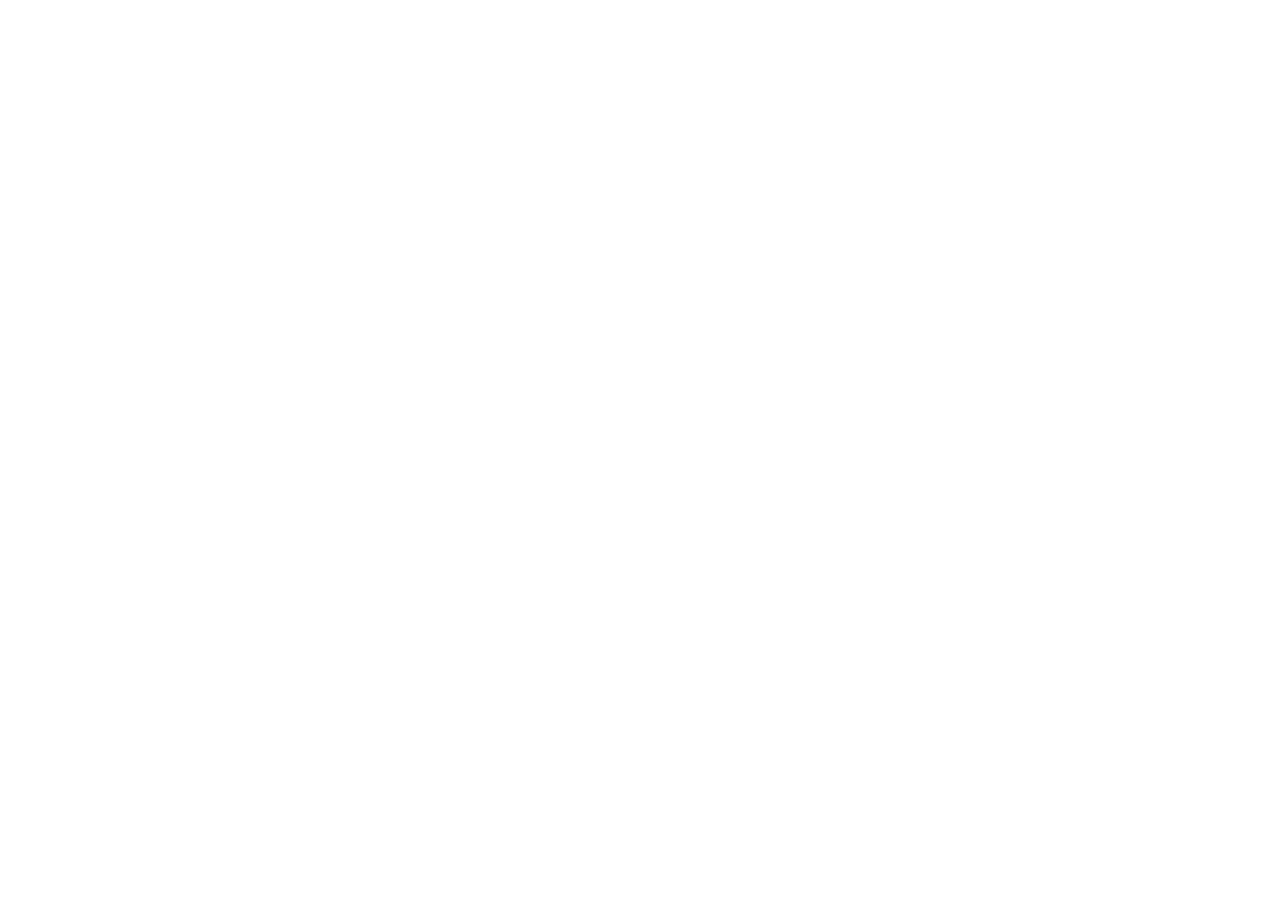
==== commit 5e6be61f: "add api dir forwarding" ====
--- a/docs/api/index.html
+++ b/docs/api/index.html
@@ -1,337 +1,18 @@
 <!DOCTYPE html>
-<html class="writer-html5" lang="en" >
-<head>
-  <meta charset="utf-8" /><meta name="generator" content="Docutils 0.17.1: http://docutils.sourceforge.net/" />
+<html>
+  <head>
+    <meta charset="utf-8"/>
+    <meta http-equiv="refresh" content="0; https://tket.quantinuum.com/extensions/pytket-quantinuum/"/>
+    <script type="text/javascript">
+      window.location.href = "https://tket.quantinuum.com/extensions/pytket-quantinuum/"
+    </script>
+    <title>pytket API docs have moved to tket.quantinuum.com</title>
+  </head>
+  <body>
+    <p>
+      If you are not redirected automatically, follow
+      <a href="https://tket.quantinuum.com/extensions/pytket-quantinuum/">this link</a>.
+    </p>
+  </body>
+</html>
 
-  <meta name="viewport" content="width=device-width, initial-scale=1.0" />
-  <title>pytket-quantinuum &mdash; pytket-quantinuum 0.10.0 documentation</title>
-      <link rel="stylesheet" href="_static/pygments.css" type="text/css" />
-      <link rel="stylesheet" href="_static/css/theme.css" type="text/css" />
-  <!--[if lt IE 9]>
-    <script src="_static/js/html5shiv.min.js"></script>
-  <![endif]-->
-  
-        <script data-url_root="./" id="documentation_options" src="_static/documentation_options.js"></script>
-        <script src="_static/jquery.js"></script>
-        <script src="_static/underscore.js"></script>
-        <script src="_static/doctools.js"></script>
-    <script src="_static/js/theme.js"></script>
-    <link rel="index" title="Index" href="genindex.html" />
-    <link rel="search" title="Search" href="search.html" />
-    <link rel="next" title="API documentation" href="api.html" /> 
-</head>
-
-<body class="wy-body-for-nav"> 
-  <div class="wy-grid-for-nav">
-    <nav data-toggle="wy-nav-shift" class="wy-nav-side">
-      <div class="wy-side-scroll">
-        <div class="wy-side-nav-search" >
-            <a href="#" class="icon icon-home"> pytket-quantinuum
-          </a>
-              <div class="version">
-                0.10
-              </div>
-<div role="search">
-  <form id="rtd-search-form" class="wy-form" action="search.html" method="get">
-    <input type="text" name="q" placeholder="Search docs" />
-    <input type="hidden" name="check_keywords" value="yes" />
-    <input type="hidden" name="area" value="default" />
-  </form>
-</div>
-        </div><div class="wy-menu wy-menu-vertical" data-spy="affix" role="navigation" aria-label="Navigation menu">
-              <ul>
-<li class="toctree-l1"><a class="reference internal" href="api.html">API documentation</a></li>
-<li class="toctree-l1"><a class="reference internal" href="changelog.html">Changelog</a></li>
-</ul>
-<p class="caption" role="heading"><span class="caption-text">More documentation:</span></p>
-<ul>
-<li class="toctree-l1"><a class="reference external" href="https://cqcl.github.io/tket/pytket/api/index.html">pytket</a></li>
-<li class="toctree-l1"><a class="reference external" href="https://cqcl.github.io/pytket-extensions/api/index.html">pytket extensions</a></li>
-</ul>
-<p class="caption" role="heading"><span class="caption-text">Links:</span></p>
-<ul>
-<li class="toctree-l1"><a class="reference external" href="https://github.com/CQCL/pytket-quantinuum/issues">bug tracker</a></li>
-<li class="toctree-l1"><a class="reference external" href="https://github.com/CQCL/pytket-quantinuum">GitHub</a></li>
-<li class="toctree-l1"><a class="reference external" href="https://pypi.org/project/pytket-quantinuum/">PyPi</a></li>
-</ul>
-
-        </div>
-      </div>
-    </nav>
-
-    <section data-toggle="wy-nav-shift" class="wy-nav-content-wrap"><nav class="wy-nav-top" aria-label="Mobile navigation menu" >
-          <i data-toggle="wy-nav-top" class="fa fa-bars"></i>
-          <a href="#">pytket-quantinuum</a>
-      </nav>
-
-      <div class="wy-nav-content">
-        <div class="rst-content">
-          <div role="navigation" aria-label="Page navigation">
-  <ul class="wy-breadcrumbs">
-      <li><a href="#" class="icon icon-home"></a></li>
-      <li class="breadcrumb-item active">pytket-quantinuum</li>
-      <li class="wy-breadcrumbs-aside">
-            <a href="_sources/index.rst.txt" rel="nofollow"> View page source</a>
-      </li>
-  </ul>
-  <hr/>
-</div>
-          <div role="main" class="document" itemscope="itemscope" itemtype="http://schema.org/Article">
-           <div itemprop="articleBody">
-             
-  <section id="pytket-quantinuum">
-<h1>pytket-quantinuum<a class="headerlink" href="#pytket-quantinuum" title="Permalink to this headline"></a></h1>
-<embed>
-<div style="width:100%; display:flex; align-items:center; justify-content:end; transform: translateY(-85px); margin-bottom: -75px">
-    <img src="_images/Quantinuum_logo.png" width="100" height="100"></img>
-</div>
-</embed><a class="reference internal image-reference" href="_images/Quantinuum_logo.png"><img alt="_images/Quantinuum_logo.png" class="align-right" src="_images/Quantinuum_logo.png" style="width: 0px; height: 0px;" /></a>
-<p><code class="docutils literal notranslate"><span class="pre">pytket-quantinuum</span></code> is an extension to <code class="docutils literal notranslate"><span class="pre">pytket</span></code> that allows <code class="docutils literal notranslate"><span class="pre">pytket</span></code> circuits to
-be executed on Quantinuum’s quantum devices.</p>
-<p><code class="docutils literal notranslate"><span class="pre">pytket-quantinuum</span></code> is available for Python 3.8, 3.9 and 3.10, on Linux, MacOS
-and Windows. To install, run:</p>
-<div class="highlight-default notranslate"><div class="highlight"><pre><span></span><span class="n">pip</span> <span class="n">install</span> <span class="n">pytket</span><span class="o">-</span><span class="n">quantinuum</span>
-</pre></div>
-</div>
-<div class="admonition note">
-<p class="admonition-title">Note</p>
-<p>Using the <code class="docutils literal notranslate"><span class="pre">QuantinuumBackend</span></code> requires a <a class="reference external" href="https://www.quantinuum.com/">Quantinuum</a> account.
-The user will be prompted for their login credentials when making API calls such as calling the <code class="docutils literal notranslate"><span class="pre">process_circuits</span></code> method or querying <code class="docutils literal notranslate"><span class="pre">backend_info</span></code>.</p>
-</div>
-<p><strong>Web Interface:</strong>
-<a class="reference external" href="https://um.qapi.quantinuum.com/">https://um.qapi.quantinuum.com/</a></p>
-</section>
-<section id="devices">
-<h1>Devices<a class="headerlink" href="#devices" title="Permalink to this headline"></a></h1>
-<p>The pytket-quantinuum extension allows the user to access the following quantum devices, emulators and syntax checkers. These backends can be initialised  by passing the device name as a string to the <code class="docutils literal notranslate"><span class="pre">QuantinuumBackend</span></code> class. The available devices are:</p>
-<ul class="simple">
-<li><p><code class="docutils literal notranslate"><span class="pre">H1-1</span></code>, <code class="docutils literal notranslate"><span class="pre">H1-2</span></code>: Quantum computers, submit specifically to <code class="docutils literal notranslate"><span class="pre">H1-1</span></code> or <code class="docutils literal notranslate"><span class="pre">H1-2</span></code> by using the device name</p></li>
-<li><p><code class="docutils literal notranslate"><span class="pre">H1-1E</span></code>, <code class="docutils literal notranslate"><span class="pre">H1-2E</span></code>: Device-specific emulators of <code class="docutils literal notranslate"><span class="pre">H1-1</span></code> and <code class="docutils literal notranslate"><span class="pre">H1-2</span></code>. These emulators run remotely on servers and require credentials.</p></li>
-<li><p><code class="docutils literal notranslate"><span class="pre">H1-1SC</span></code>, <code class="docutils literal notranslate"><span class="pre">H1-2SC</span></code>: Device-specific syntax checkers. These check compilation of a quantum circuit against device-specific instructions, and return status “completed” if the syntax is correct (along with the H-Series Quantum Credits (HQCs)), or status “failed” if the syntax is incorrect (along with the error).</p></li>
-<li><p><code class="docutils literal notranslate"><span class="pre">H1</span></code>: Submit to Quantinuum <code class="docutils literal notranslate"><span class="pre">H1</span></code> machines: job is run on <code class="docutils literal notranslate"><span class="pre">H1-1</span></code> or <code class="docutils literal notranslate"><span class="pre">H1-2</span></code> based on the soonest available device.</p></li>
-</ul>
-<p>There are also optional initialisation parameters <code class="docutils literal notranslate"><span class="pre">label</span></code> (for naming circuits), <code class="docutils literal notranslate"><span class="pre">group</span></code> (identifier for a collection of jobs) and <code class="docutils literal notranslate"><span class="pre">simulator</span></code> (see below).</p>
-<p>The H-series devices and emulators produce shots-based results and therefore require measurements. It is also possible to use a stabilizer simulator by specifying <code class="docutils literal notranslate"><span class="pre">simulator='stabilizer'</span></code>. This option may be preferable for simulating Clifford circuits.</p>
-<p>By default the emulators use noise models based on the real devices. It is possible to perform a noiseless simulation by specifying <code class="docutils literal notranslate"><span class="pre">noisy_simulation=False</span></code>.</p>
-<p>For examples demonstrating the <code class="docutils literal notranslate"><span class="pre">QuantinuumBackend</span></code> see the <a class="reference external" href="https://github.com/CQCL/pytket-quantinuum/tree/main/examples">example notebooks</a> .</p>
-</section>
-<section id="default-compilation">
-<h1>Default Compilation<a class="headerlink" href="#default-compilation" title="Permalink to this headline"></a></h1>
-<p>Every <code class="docutils literal notranslate"><span class="pre">Backend</span></code> in pytket has its own <code class="docutils literal notranslate"><span class="pre">default_compilation_pass</span></code> method.
-This method applies a sequence of optimisations to a circuit depending on the value of an <code class="docutils literal notranslate"><span class="pre">optimisation_level</span></code> parameter.
-This default compilation will ensure that the circuit meets all the constraints required to run on the <code class="docutils literal notranslate"><span class="pre">Backend</span></code>.
-The passes applied by different levels of optimisation are specified in the table below.</p>
-<table class="colwidths-given docutils align-default" id="id8">
-<caption><span class="caption-text"><strong>Default compilation pass for the QuantinuumBackend</strong></span><a class="headerlink" href="#id8" title="Permalink to this table"></a></caption>
-<colgroup>
-<col style="width: 33%" />
-<col style="width: 33%" />
-<col style="width: 33%" />
-</colgroup>
-<thead>
-<tr class="row-odd"><th class="head"><p>optimisation_level = 0</p></th>
-<th class="head"><p>optimisation_level = 1 [1]</p></th>
-<th class="head"><p>optimisation_level = 2</p></th>
-</tr>
-</thead>
-<tbody>
-<tr class="row-even"><td><p><a class="reference external" href="https://cqcl.github.io/tket/pytket/api/passes.html#pytket.passes.DecomposeBoxes">DecomposeBoxes</a></p></td>
-<td><p><a class="reference external" href="https://cqcl.github.io/tket/pytket/api/passes.html#pytket.passes.DecomposeBoxes">DecomposeBoxes</a></p></td>
-<td><p><a class="reference external" href="https://cqcl.github.io/tket/pytket/api/passes.html#pytket.passes.DecomposeBoxes">DecomposeBoxes</a></p></td>
-</tr>
-<tr class="row-odd"><td><p>self.rebase_pass [2]</p></td>
-<td><p><a class="reference external" href="https://cqcl.github.io/tket/pytket/api/passes.html#pytket.passes.SynthesiseTket">SynthesiseTket</a></p></td>
-<td><p><a class="reference external" href="https://cqcl.github.io/tket/pytket/api/passes.html#pytket.passes.FullPeepholeOptimise">FullPeepholeOptimise [3]</a></p></td>
-</tr>
-<tr class="row-even"><td></td>
-<td><p><a class="reference external" href="https://cqcl.github.io/tket/pytket/api/passes.html#pytket.passes.NormaliseTK2">NormaliseTK2</a></p></td>
-<td><p><a class="reference external" href="https://cqcl.github.io/tket/pytket/api/passes.html#pytket.passes.NormaliseTK2">NormaliseTK2</a></p></td>
-</tr>
-<tr class="row-odd"><td></td>
-<td><p><a class="reference external" href="https://cqcl.github.io/tket/pytket/api/passes.html#pytket.passes.DecomposeTK2">DecomposeTK2</a></p></td>
-<td><p><a class="reference external" href="https://cqcl.github.io/tket/pytket/api/passes.html#pytket.passes.DecomposeTK2">DecomposeTK2</a></p></td>
-</tr>
-<tr class="row-even"><td></td>
-<td><p>self.rebase_pass [2]</p></td>
-<td><p>self.rebase_pass [2]</p></td>
-</tr>
-<tr class="row-odd"><td></td>
-<td><p><a class="reference external" href="https://cqcl.github.io/tket/pytket/api/passes.html#pytket.passes.ZZPhaseToRz">ZZPhaseToRz</a></p></td>
-<td><p><a class="reference external" href="https://cqcl.github.io/tket/pytket/api/passes.html#pytket.passes.RemoveRedundancies">RemoveRedundancies</a></p></td>
-</tr>
-<tr class="row-even"><td></td>
-<td><p><a class="reference external" href="https://cqcl.github.io/tket/pytket/api/passes.html#pytket.passes.RemoveRedundancies">RemoveRedundancies</a></p></td>
-<td><p><a class="reference external" href="https://cqcl.github.io/tket/pytket/api/passes.html#pytket.passes.auto_rebase.auto_squash_pass">auto_squash_pass [4]</a></p></td>
-</tr>
-<tr class="row-odd"><td></td>
-<td><p><a class="reference external" href="https://cqcl.github.io/tket/pytket/api/passes.html#pytket.passes.auto_rebase.auto_squash_pass">auto_squash_pass [4]</a></p></td>
-<td><p><a class="reference external" href="https://cqcl.github.io/tket/pytket/api/passes.html#pytket.passes.SimplifyInitial">SimplifyInitial [5]</a></p></td>
-</tr>
-<tr class="row-even"><td></td>
-<td><p><a class="reference external" href="https://cqcl.github.io/tket/pytket/api/passes.html#pytket.passes.SimplifyInitial">SimplifyInitial [5]</a></p></td>
-<td></td>
-</tr>
-</tbody>
-</table>
-<ul class="simple">
-<li><p>[1] If no value is specified then <code class="docutils literal notranslate"><span class="pre">optimisation_level</span></code> defaults to a value of 1.</p></li>
-<li><p>[2] <code class="docutils literal notranslate"><span class="pre">self.rebase_pass</span></code> is a rebase that converts the circuit to the Quantinuum native gate set (e.g. {Rz, PhasedX, ZZMax, ZZPhase}).</p></li>
-<li><p>[3] <code class="docutils literal notranslate"><span class="pre">FullPeepholeOptimise</span></code> has the argument <code class="docutils literal notranslate"><span class="pre">target_2qb_gate=OpType.TK2</span></code>.</p></li>
-<li><p>[4] <code class="docutils literal notranslate"><span class="pre">auto_squash_pass</span></code> has arguments <code class="docutils literal notranslate"><span class="pre">auto_squash_pass({OpType.PhasedX,OpType.Rz})</span></code></p></li>
-<li><p>[5] <code class="docutils literal notranslate"><span class="pre">SimplifyInitial</span></code> has arguments  <code class="docutils literal notranslate"><span class="pre">SimplifyInitial(allow_classical=False,</span> <span class="pre">create_all_qubits=True,</span> <span class="pre">xcirc=_xcirc)</span></code>. Here <code class="docutils literal notranslate"><span class="pre">_xcirc</span></code> is a single qubit circuit that implements the <code class="docutils literal notranslate"><span class="pre">X</span></code> gate using the native <code class="docutils literal notranslate"><span class="pre">PhasedX</span></code> gate. Note that this pass will generally not preserve the unitary of the circuit.</p></li>
-</ul>
-<div class="admonition note">
-<p class="admonition-title">Note</p>
-<p>If <code class="docutils literal notranslate"><span class="pre">optimisation_level</span> <span class="pre">=</span> <span class="pre">0</span></code> the device constraints are solved but no additional optimisation is applied. Setting <code class="docutils literal notranslate"><span class="pre">optimisation_level</span> <span class="pre">=</span> <span class="pre">1</span></code> applies some light optimisations to the circuit. More intensive optimisation is applied by level 2 at the expense of increased runtime.</p>
-</div>
-<div class="admonition note">
-<p class="admonition-title">Note</p>
-<p>The pass <code class="docutils literal notranslate"><span class="pre">ZZPhaseToRz</span></code> is left out of <code class="docutils literal notranslate"><span class="pre">optimisation_level=2</span></code> as the passes applied by <code class="docutils literal notranslate"><span class="pre">FullPeepholeOptimise</span></code> will already cover these optimisations.</p>
-</div>
-</section>
-<section id="device-predicates">
-<h1>Device Predicates<a class="headerlink" href="#device-predicates" title="Permalink to this headline"></a></h1>
-<p>Circuits must satisfy the following predicates in order to run on the <code class="docutils literal notranslate"><span class="pre">QuantinuumBackend</span></code>.</p>
-<ul class="simple">
-<li><p><a class="reference external" href="https://cqcl.github.io/tket/pytket/api/predicates.html#pytket.predicates.NoSymbolsPredicate">NoSymbolsPredicate</a>: Parameterised gates must have numerical parameters when the circuit is executed.</p></li>
-<li><p><a class="reference external" href="https://cqcl.github.io/tket/pytket/api/predicates.html#pytket.predicates.GateSetPredicate">GateSetPredicate</a>: To view supported Ops run <code class="docutils literal notranslate"><span class="pre">QuantinuumBackend.backend_info.gate_set</span></code>.</p></li>
-<li><p><a class="reference external" href="https://cqcl.github.io/tket/pytket/api/predicates.html#pytket.predicates.MaxNQubitsPredicate">MaxNQubitsPredicate</a>: <code class="docutils literal notranslate"><span class="pre">H1-1</span></code>, <code class="docutils literal notranslate"><span class="pre">H1-1E</span></code> and <code class="docutils literal notranslate"><span class="pre">H1-1SC</span></code> all support a maximum of 20 qubits. The <code class="docutils literal notranslate"><span class="pre">H1-2</span></code>, <code class="docutils literal notranslate"><span class="pre">H1-2E</span></code> and <code class="docutils literal notranslate"><span class="pre">H1-2SC</span></code> support a maximum of 12 qubits.</p></li>
-</ul>
-</section>
-<section id="job-statuses">
-<h1>Job Statuses<a class="headerlink" href="#job-statuses" title="Permalink to this headline"></a></h1>
-<p>When using the Quantinuum <code class="docutils literal notranslate"><span class="pre">Backend</span></code> to run circuits there are several possible circuit statuses.</p>
-<ul class="simple">
-<li><p>queued - The job has been queued but has not yet been run.</p></li>
-<li><p>running - The circuit is currently being run on the device/emulator.</p></li>
-<li><p>completed - The job has finished.</p></li>
-<li><p>failed -  The job has failed.</p></li>
-<li><p>cancelling - The job is in the process of being cancelled.</p></li>
-<li><p>cancelled - The job has been cancelled.</p></li>
-</ul>
-<p>The status of the job can be checked with by using the <code class="docutils literal notranslate"><span class="pre">circuit_status</span></code> method. To cancel a job simply use the <code class="docutils literal notranslate"><span class="pre">cancel</span></code> method and supply the job handle as a parameter.</p>
-</section>
-<section id="additional-backend-capabilities">
-<h1>Additional Backend Capabilities<a class="headerlink" href="#additional-backend-capabilities" title="Permalink to this headline"></a></h1>
-<p>The Quantinuum <code class="docutils literal notranslate"><span class="pre">Backend</span></code> has a <code class="docutils literal notranslate"><span class="pre">cost</span></code> method. This calculates the cost (in HQCs) required to execute the circuit for the specified number of shots.</p>
-<p>Every Quantinuum <code class="docutils literal notranslate"><span class="pre">Backend</span></code> supports mid-circuit measurements and fast classical feedforward.</p>
-<p>The <code class="docutils literal notranslate"><span class="pre">process_circuits</span></code> method for the QuantinuumBackend accepts the following additional keyword arguments.</p>
-<ul class="simple">
-<li><p><code class="docutils literal notranslate"><span class="pre">postprocess</span></code> : boolean flag to allow classical postprocessing.</p></li>
-<li><p><code class="docutils literal notranslate"><span class="pre">noisy_simulation</span></code> : boolean flag to specify whether the simulator should
-perform noisy simulation with an error model (default value is <code class="docutils literal notranslate"><span class="pre">True</span></code>).</p></li>
-<li><p><code class="docutils literal notranslate"><span class="pre">group</span></code> : string identifier of a collection of jobs, can be used for usage tracking.</p></li>
-</ul>
-<p>For the Quantinuum <code class="docutils literal notranslate"><span class="pre">Backend</span></code>, <code class="docutils literal notranslate"><span class="pre">process_circuits</span></code> returns a <code class="docutils literal notranslate"><span class="pre">ResultHandle</span></code> object containing a <code class="docutils literal notranslate"><span class="pre">job_id</span></code> and a postprocessing ( <code class="docutils literal notranslate"><span class="pre">ppcirc</span></code>) circuit if there is one.</p>
-<p>The <code class="docutils literal notranslate"><span class="pre">logout()</span></code> method clears stored JSON web tokens and the user will have to sign in again to access the Quantinuum API.</p>
-<section id="batching">
-<h2>Batching<a class="headerlink" href="#batching" title="Permalink to this headline"></a></h2>
-<p>Quantinuum backends (except syntax checkers) support batching of jobs (circuits). To create
-a batch of jobs, users submit the first job, then signal that subsequent jobs should
-be added to the same batch using the handle of the first. The backend queue
-management system will start the batch as soon as the first job reaches the
-front of the queue and ensure subsequent batch jobs are run one after the other,
-until the end of the batch is reached or there are no new jobs added to the batch
-for ~1 min (at which point the batch expires and any subsequent jobs will be
-added to the standard queue).</p>
-<p>The standard <code class="docutils literal notranslate"><span class="pre">process_circuits</span></code> method <strong>no
-longer batches by default</strong>. To use batching first start the batch with
-<code class="docutils literal notranslate"><span class="pre">start_batch</span></code>, which has a similar interface to <code class="docutils literal notranslate"><span class="pre">process_circuit</span></code> but with
-an extra first argument <cite>max_batch_cost</cite>:</p>
-<div class="highlight-default notranslate"><div class="highlight"><pre><span></span><span class="n">h1</span> <span class="o">=</span> <span class="n">backend</span><span class="o">.</span><span class="n">start_batch</span><span class="p">(</span><span class="n">max_batch_cost</span><span class="o">=</span><span class="mi">300</span><span class="p">,</span> <span class="n">circuit</span><span class="o">=</span><span class="n">circuit</span><span class="p">,</span> <span class="n">n_shots</span><span class="o">=</span><span class="mi">100</span><span class="p">)</span>
-</pre></div>
-</div>
-<p>Add to the batch with subsequent calls of <code class="docutils literal notranslate"><span class="pre">add_to_batch</span></code> which takes as first
-argument the handle of the first job of the batch, and has the optional keyword
-argument <cite>batch_end</cite> to signal the end of a batch (default <cite>False</cite>).</p>
-<div class="highlight-default notranslate"><div class="highlight"><pre><span></span><span class="n">h2</span> <span class="o">=</span> <span class="n">backend</span><span class="o">.</span><span class="n">add_to_batch</span><span class="p">(</span><span class="n">h1</span><span class="p">,</span> <span class="n">circuit_2</span><span class="p">,</span> <span class="n">n_shots</span><span class="o">=</span><span class="mi">100</span><span class="p">)</span>
-<span class="n">h3</span> <span class="o">=</span> <span class="n">backend</span><span class="o">.</span><span class="n">add_to_batch</span><span class="p">(</span><span class="n">h1</span><span class="p">,</span> <span class="n">circuit_3</span><span class="p">,</span> <span class="n">n_shots</span><span class="o">=</span><span class="mi">100</span><span class="p">,</span> <span class="n">batch_end</span><span class="o">=</span><span class="kc">True</span><span class="p">)</span>
-</pre></div>
-</div>
-<p>The batch feature on Quantinuum systems gives users the ability to create “ad-hoc” reservations. Circuits submitted together in a batch will run at one time. The benefit to users is that once a batch hits the front of the queue, jobs in a batch will run uninterrupted until they are completed.</p>
-<p>Once a batch is submitted, jobs can continue to be added to the batch, ending either when the user signifies the end of a batch or after 1 minute of inactivity. Batches cannot exceed the maximum limit of 500 H-System Quantum Credits (HQCs) total.</p>
-<p>If the total HQCs for jobs in a batch hit this limit or a smaller limit set by the user, those jobs <em>will not be cancelled</em>. Instead, they will continue to run as regular jobs in the queue instead of as a batch.</p>
-<div class="toctree-wrapper compound">
-<ul>
-<li class="toctree-l1"><a class="reference internal" href="api.html">API documentation</a></li>
-<li class="toctree-l1"><a class="reference internal" href="changelog.html">Changelog</a><ul>
-<li class="toctree-l2"><a class="reference internal" href="changelog.html#november-2022">0.10.0 (November 2022)</a></li>
-<li class="toctree-l2"><a class="reference internal" href="changelog.html#october-2022">0.9.0 (October 2022)</a></li>
-<li class="toctree-l2"><a class="reference internal" href="changelog.html#september-2022">0.8.0 (September 2022)</a></li>
-<li class="toctree-l2"><a class="reference internal" href="changelog.html#august-2022">0.7.0 (August 2022)</a></li>
-<li class="toctree-l2"><a class="reference internal" href="changelog.html#july-2022">0.6.0 (July 2022)</a></li>
-<li class="toctree-l2"><a class="reference internal" href="changelog.html#id1">0.5.0 (July 2022)</a></li>
-<li class="toctree-l2"><a class="reference internal" href="changelog.html#june-2022">0.4.0 (June 2022)</a></li>
-<li class="toctree-l2"><a class="reference internal" href="changelog.html#may-2022">0.3.1 (May 2022)</a></li>
-<li class="toctree-l2"><a class="reference internal" href="changelog.html#id2">0.3.0 (May 2022)</a></li>
-<li class="toctree-l2"><a class="reference internal" href="changelog.html#april-2022">0.2.0 (April 2022)</a></li>
-<li class="toctree-l2"><a class="reference internal" href="changelog.html#id3">0.1.2 (April 2022)</a></li>
-<li class="toctree-l2"><a class="reference internal" href="changelog.html#march-2022">0.1.1 (March 2022)</a></li>
-<li class="toctree-l2"><a class="reference internal" href="changelog.html#id4">0.1.0 (March 2022)</a><ul>
-<li class="toctree-l3"><a class="reference internal" href="changelog.html#february-2022">0.21.0 (February 2022)</a></li>
-<li class="toctree-l3"><a class="reference internal" href="changelog.html#january-2022">0.20.0 (January 2022)</a></li>
-<li class="toctree-l3"><a class="reference internal" href="changelog.html#id5">0.19.0 (January 2022)</a></li>
-<li class="toctree-l3"><a class="reference internal" href="changelog.html#november-2021">0.18.0 (November 2021)</a></li>
-<li class="toctree-l3"><a class="reference internal" href="changelog.html#october-2021">0.17.0 (October 2021)</a></li>
-<li class="toctree-l3"><a class="reference internal" href="changelog.html#september-2021">0.16.0 (September 2021)</a></li>
-<li class="toctree-l3"><a class="reference internal" href="changelog.html#id6">0.15.0 (September 2021)</a></li>
-<li class="toctree-l3"><a class="reference internal" href="changelog.html#august-2021">0.14.0 (August 2021)</a></li>
-<li class="toctree-l3"><a class="reference internal" href="changelog.html#july-2021">0.13.0 (July 2021)</a></li>
-<li class="toctree-l3"><a class="reference internal" href="changelog.html#june-2021">0.12.0 (June 2021)</a></li>
-<li class="toctree-l3"><a class="reference internal" href="changelog.html#may-2021">0.11.0 (May 2021)</a></li>
-<li class="toctree-l3"><a class="reference internal" href="changelog.html#id7">0.10.0 (May 2021)</a></li>
-</ul>
-</li>
-</ul>
-</li>
-</ul>
-</div>
-<div class="toctree-wrapper compound">
-<p class="caption" role="heading"><span class="caption-text">More documentation:</span></p>
-<ul>
-<li class="toctree-l1"><a class="reference external" href="https://cqcl.github.io/tket/pytket/api/index.html">pytket</a></li>
-<li class="toctree-l1"><a class="reference external" href="https://cqcl.github.io/pytket-extensions/api/index.html">pytket extensions</a></li>
-</ul>
-</div>
-<div class="toctree-wrapper compound">
-<p class="caption" role="heading"><span class="caption-text">Links:</span></p>
-<ul>
-<li class="toctree-l1"><a class="reference external" href="https://github.com/CQCL/pytket-quantinuum/issues">bug tracker</a></li>
-<li class="toctree-l1"><a class="reference external" href="https://github.com/CQCL/pytket-quantinuum">GitHub</a></li>
-<li class="toctree-l1"><a class="reference external" href="https://pypi.org/project/pytket-quantinuum/">PyPi</a></li>
-</ul>
-</div>
-</section>
-</section>
-
-
-           </div>
-          </div>
-          <footer><div class="rst-footer-buttons" role="navigation" aria-label="Footer">
-        <a href="api.html" class="btn btn-neutral float-right" title="API documentation" accesskey="n" rel="next">Next <span class="fa fa-arrow-circle-right" aria-hidden="true"></span></a>
-    </div>
-
-  <hr/>
-
-  <div role="contentinfo">
-    <p>&#169; Copyright 2022 Cambridge Quantum Computing.</p>
-  </div>
-
-  Built with <a href="https://www.sphinx-doc.org/">Sphinx</a> using a
-    <a href="https://github.com/readthedocs/sphinx_rtd_theme">theme</a>
-    provided by <a href="https://readthedocs.org">Read the Docs</a>.
-   
-
-</footer>
-        </div>
-      </div>
-    </section>
-  </div>
-  <script>
-      jQuery(function () {
-          SphinxRtdTheme.Navigation.enable(true);
-      });
-  </script> 
-
-</body>
-</html>